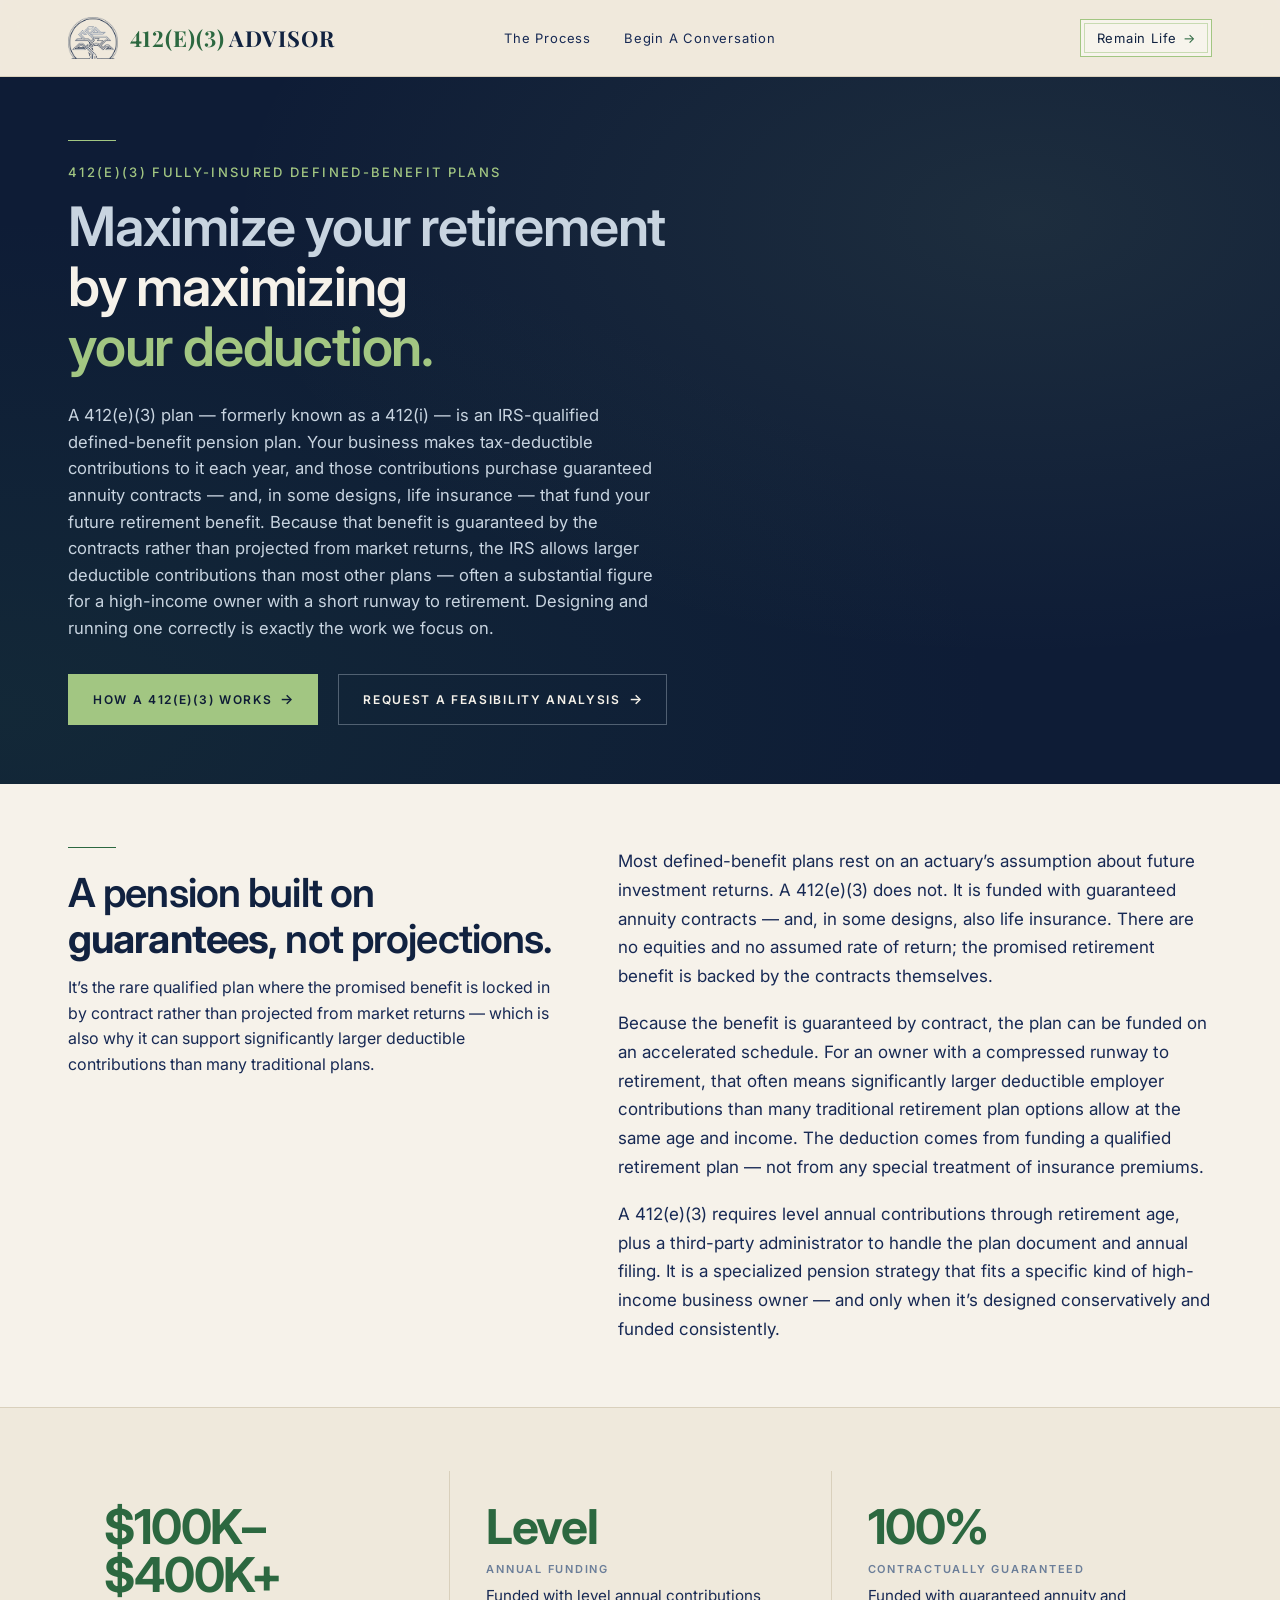
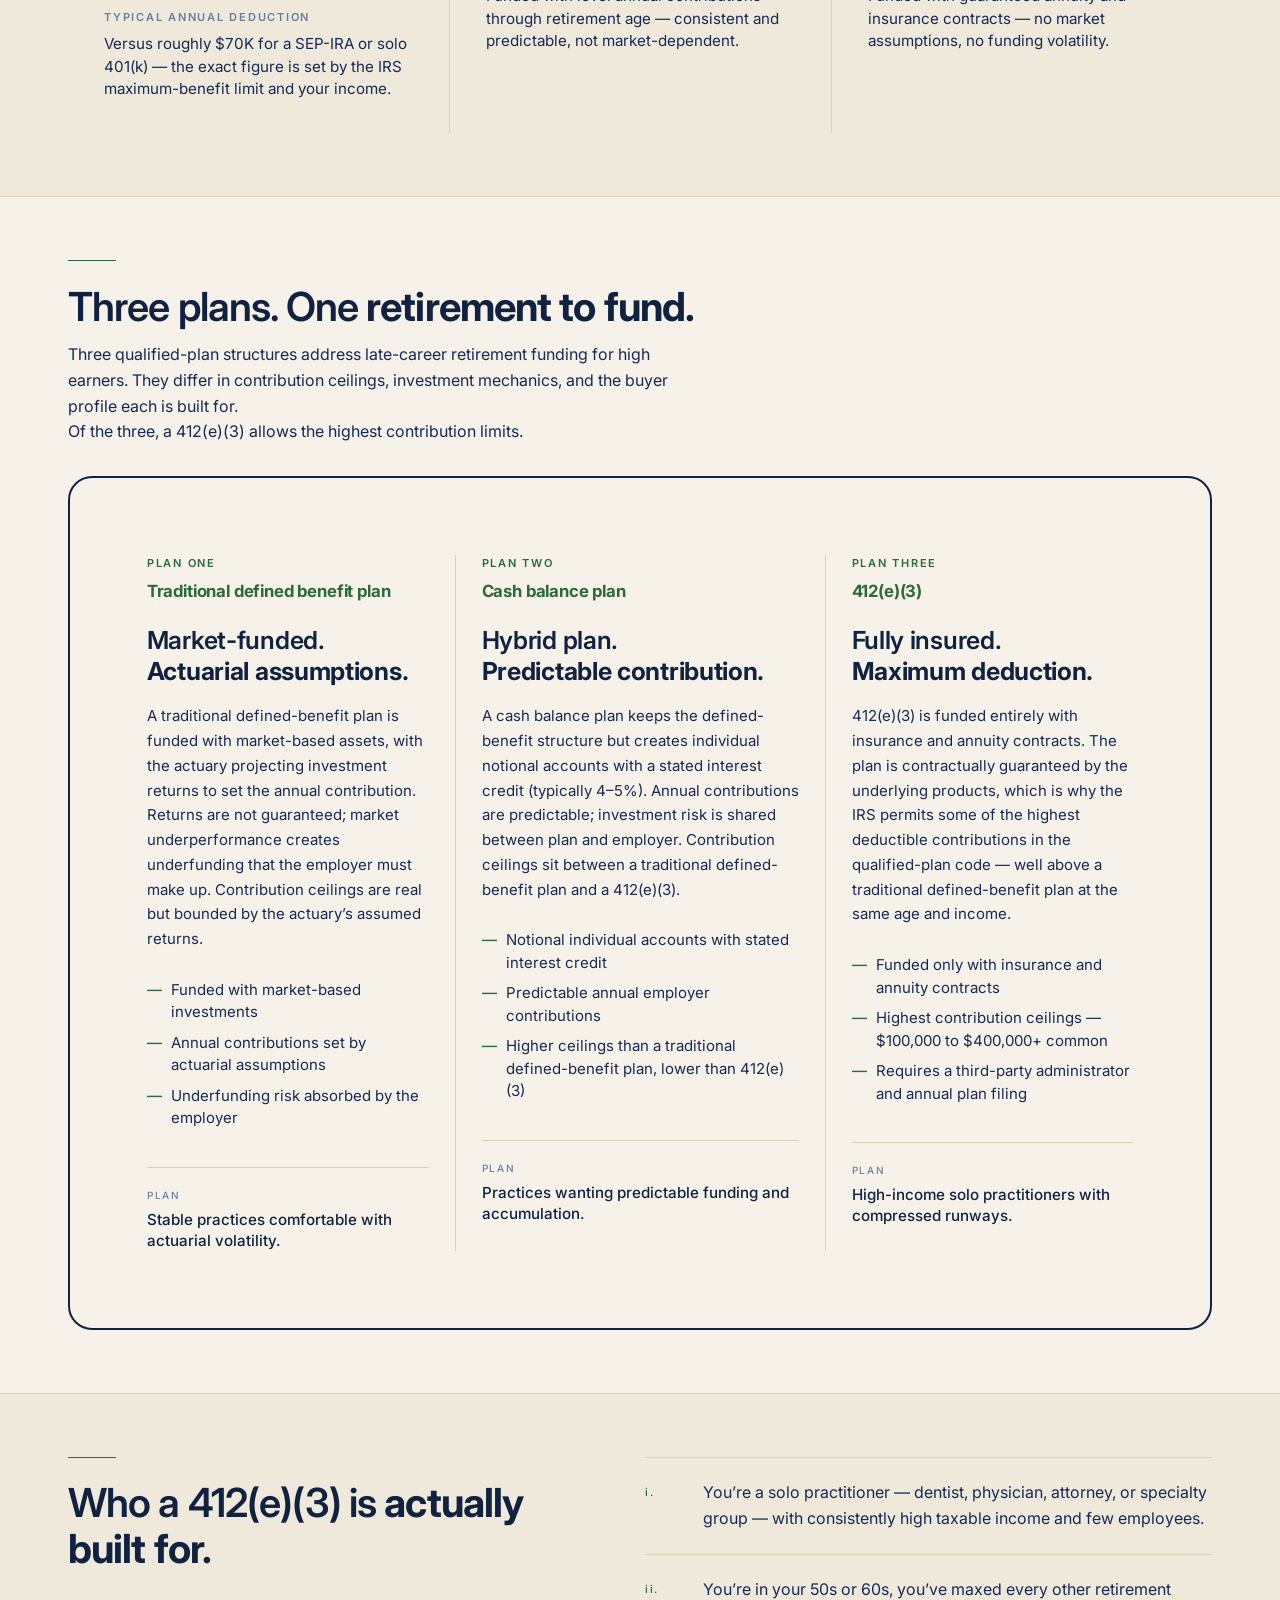
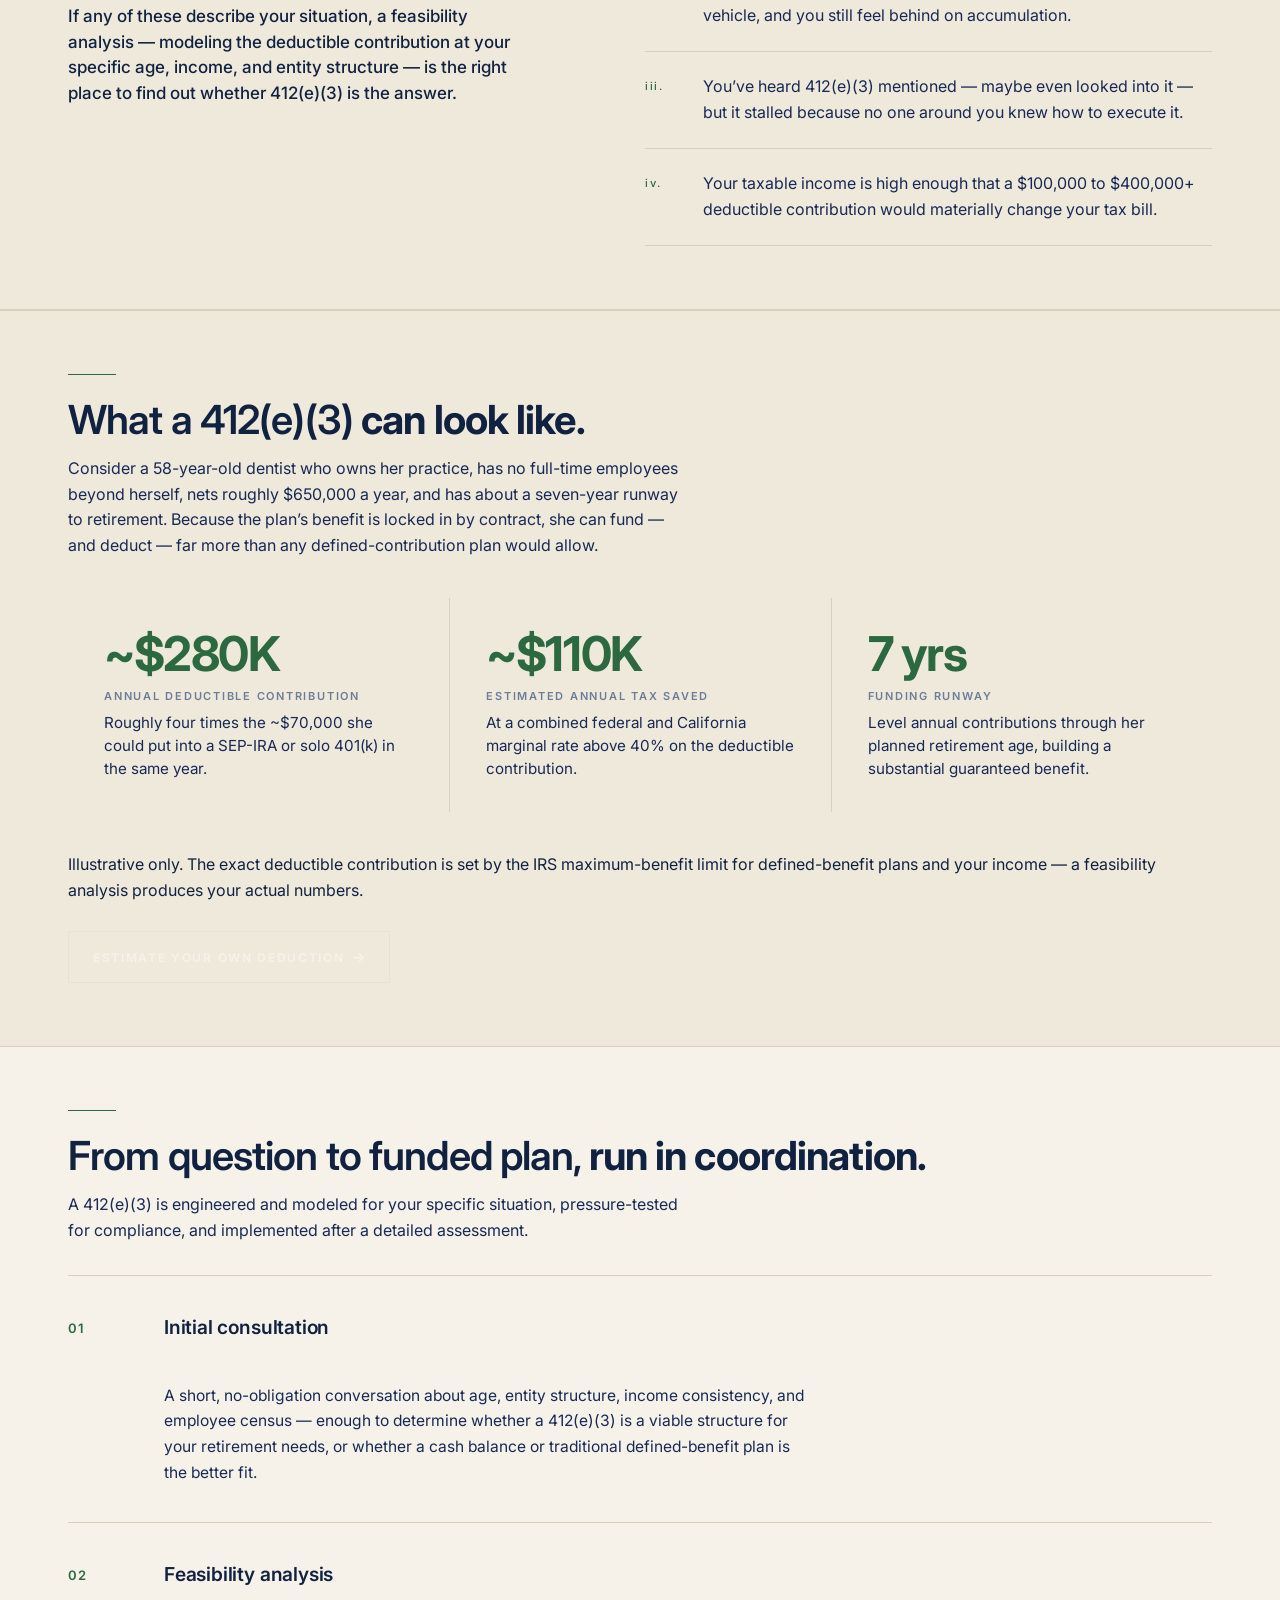
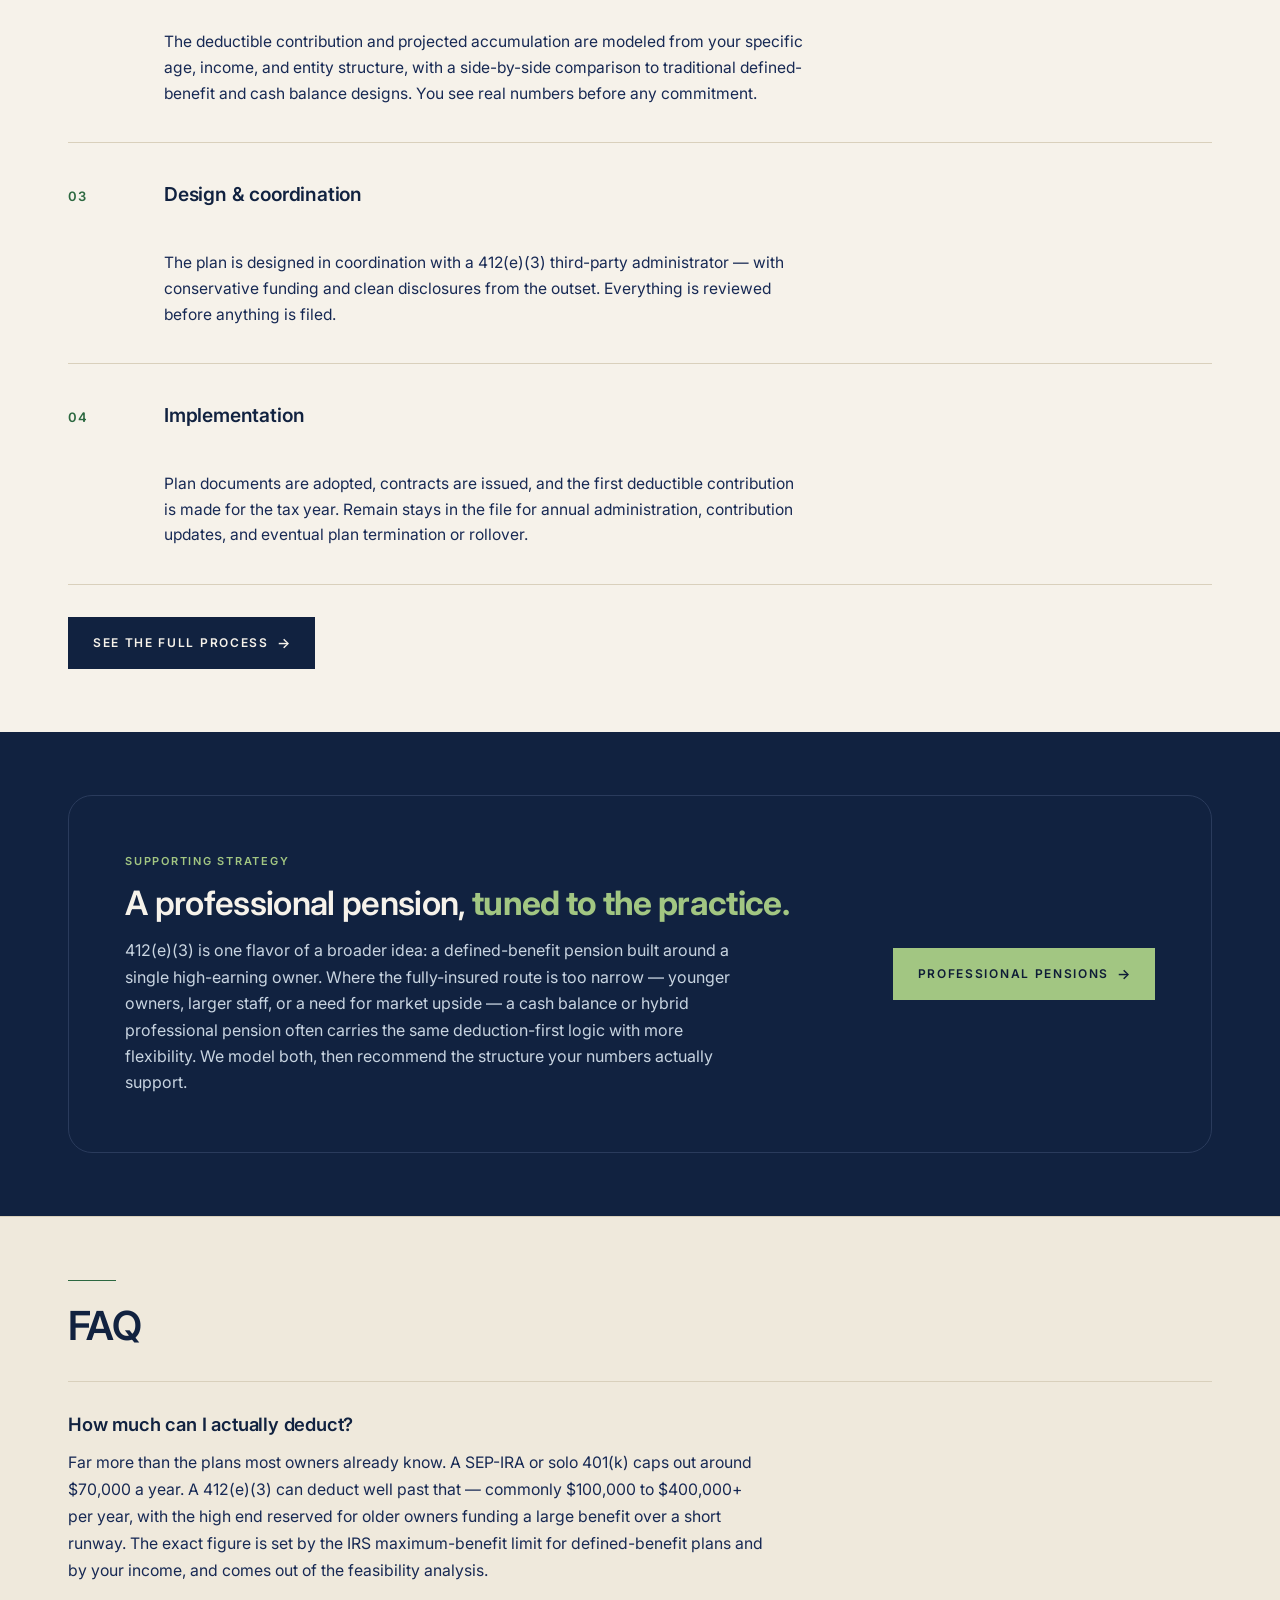
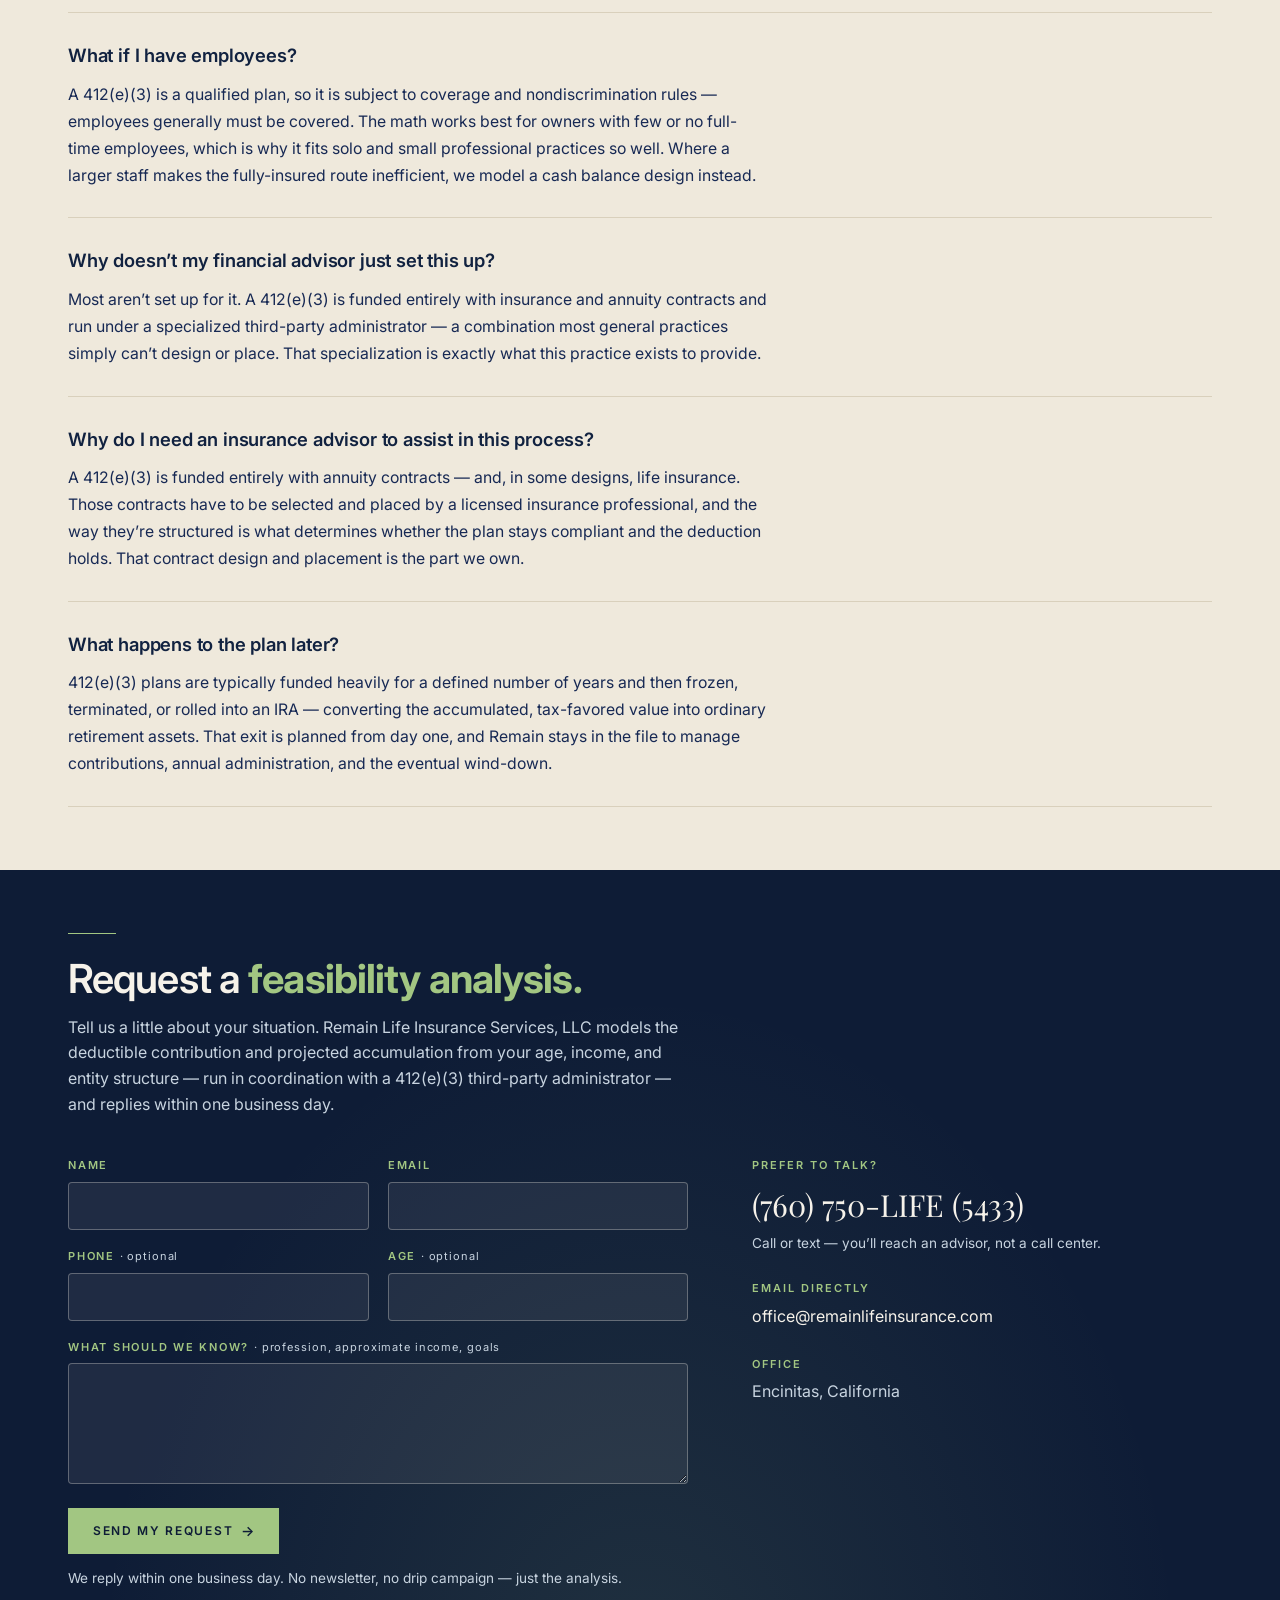
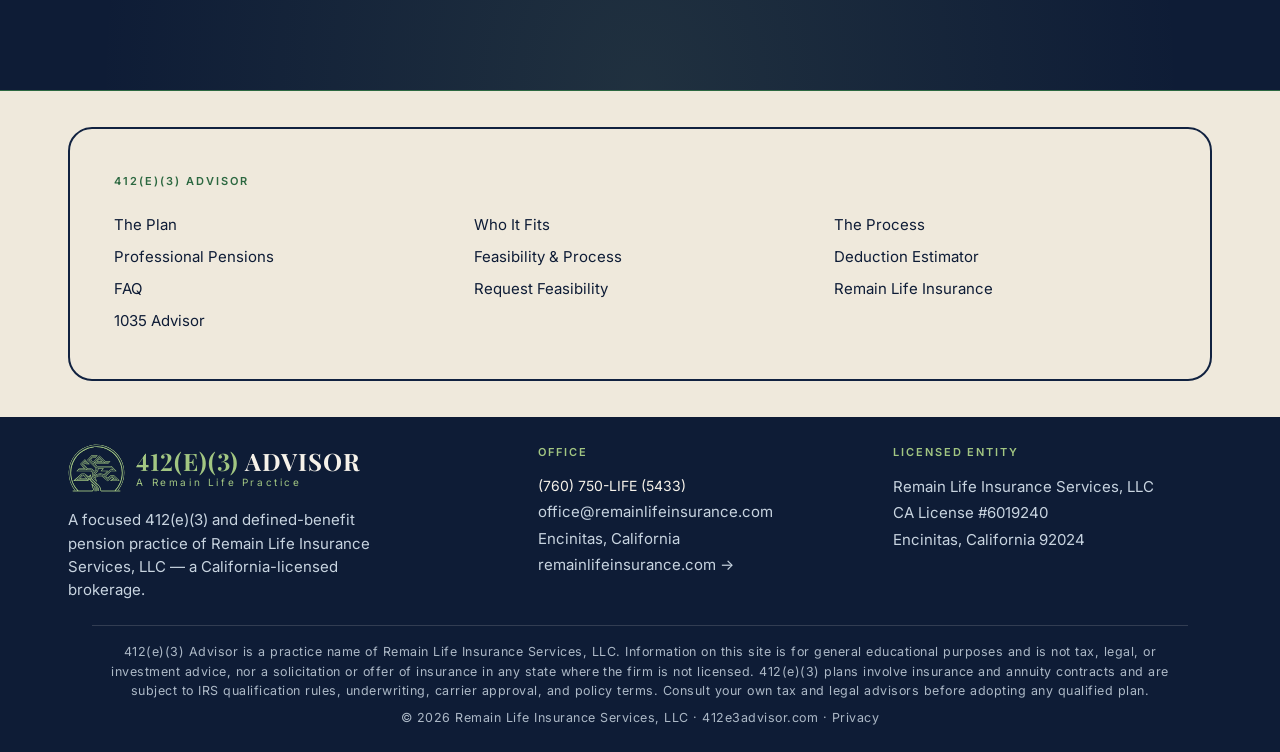
==== index.html @ acc933fc "Rebuild contact: real lead form, plain phone display, no more mailto maze - "Request a feasibility a" ====
<!doctype html>
<html lang="en">
<head>
<script>document.documentElement.classList.add('js');</script>
<meta charset="UTF-8" />
<meta name="viewport" content="width=device-width, initial-scale=1.0" />
<!-- Google tag (gtag.js) -->
<script async src="https://www.googletagmanager.com/gtag/js?id=G-G8LLZYV89B"></script>
<script>
  window.dataLayer = window.dataLayer || [];
  function gtag(){dataLayer.push(arguments);}
  gtag('js', new Date());
  gtag('config', 'G-G8LLZYV89B');
</script>

<link rel="icon" type="image/png" sizes="32x32" href="/favicon-32.png" />
<link rel="apple-touch-icon" sizes="180x180" href="/apple-touch-icon.png" />
<title>412(e)(3) Advisor &mdash; Fully-Insured Defined-Benefit Pension Plans</title>
<meta name="description" content="A 412(e)(3) is an IRS-qualified, fully-insured defined-benefit plan with some of the highest deductible contributions in the code — frequently $100,000 to $400,000+ a year for high-income solo practitioners, versus roughly $70,000 for a SEP or solo 401(k). A Remain Life practice." />
<link rel="canonical" href="https://412e3advisor.com/" />
<meta name="robots" content="index, follow" />
<meta property="og:type" content="website" />
<meta property="og:site_name" content="412(e)(3) Advisor" />
<meta property="og:title" content="412(e)(3) Advisor — Fully-Insured Defined-Benefit Pension Plans" />
<meta property="og:description" content="An IRS-qualified, fully-insured defined-benefit plan with some of the highest deductible contributions in the code. Feasibility analysis run directly by Remain Life." />
<meta property="og:url" content="https://412e3advisor.com/" />
<meta property="og:image" content="https://412e3advisor.com/og-image.png" />
<meta property="og:image:width" content="1200" />
<meta property="og:image:height" content="630" />
<meta property="og:image:alt" content="412(e)(3) Advisor — a fully-insured defined-benefit pension practice of Remain Life." />
<meta property="og:locale" content="en_US" />
<meta name="twitter:card" content="summary_large_image" />
<meta name="twitter:title" content="412(e)(3) Advisor — Fully-Insured Defined-Benefit Pension Plans" />
<meta name="twitter:description" content="Among the highest deductible contributions in the qualified-plan code. A 412(e)(3) feasibility analysis run directly by Remain Life." />
<meta name="twitter:image" content="https://412e3advisor.com/og-image.png" />
<meta name="twitter:image:alt" content="412(e)(3) Advisor — a fully-insured defined-benefit pension practice of Remain Life." />

<link rel="preconnect" href="https://fonts.googleapis.com" />
<link rel="preconnect" href="https://fonts.gstatic.com" crossorigin />
<link href="https://fonts.googleapis.com/css2?family=Cormorant+Garamond:ital,wght@0,400;0,500;0,600;1,400&family=Inter:wght@300;400;500;600;700&display=swap" rel="stylesheet" />

<script type="application/ld+json">
{
  "@context": "https://schema.org",
  "@type": "FinancialService",
  "name": "412(e)(3) Advisor — a practice of Remain Life Insurance Services, LLC",
  "description": "412(e)(3) fully-insured defined-benefit pension plan design, feasibility analysis, and implementation for high-income solo practitioners and closely-held businesses.",
  "url": "https://412e3advisor.com/",
  "telephone": "+1-760-750-5433",
  "areaServed": { "@type": "State", "name": "California" },
  "sameAs": ["https://remainlifeinsurance.com/"],
  "parentOrganization": {
    "@type": "Organization",
    "name": "Remain Life Insurance Services, LLC",
    "url": "https://remainlifeinsurance.com/"
  },
  "address": {
    "@type": "PostalAddress",
    "addressLocality": "Encinitas",
    "addressRegion": "CA",
    "postalCode": "92024",
    "addressCountry": "US"
  }
}
</script>
<script type="application/ld+json">
{
  "@context": "https://schema.org",
  "@type": "FAQPage",
  "mainEntity": [
    {
      "@type": "Question",
      "name": "What is a 412(e)(3) plan?",
      "acceptedAnswer": { "@type": "Answer", "text": "A 412(e)(3) is an IRS-qualified defined-benefit pension plan funded entirely with guaranteed life insurance and annuity contracts. Because the benefit is contractually guaranteed by the underlying products rather than projected from market returns, the IRS permits some of the highest deductible employer contributions in the qualified-plan code." }
    },
    {
      "@type": "Question",
      "name": "How much can I actually deduct?",
      "acceptedAnswer": { "@type": "Answer", "text": "Far more than the plans most owners already know. A SEP-IRA or solo 401(k) caps out around $70,000 a year. A 412(e)(3) can deduct well past that — commonly $100,000 to $400,000+ per year, with the high end reserved for older owners funding a large benefit over a short runway. The exact figure is set by the IRS maximum-benefit limit for defined-benefit plans and by your income, and comes out of the feasibility analysis." }
    },
    {
      "@type": "Question",
      "name": "What if I have employees?",
      "acceptedAnswer": { "@type": "Answer", "text": "A 412(e)(3) is a qualified plan, so it is subject to coverage and nondiscrimination rules — employees generally must be covered. The math works best for owners with few or no full-time employees, which is why it fits solo and small professional practices so well. Where a larger staff makes the fully-insured route inefficient, we model a cash balance design instead." }
    },
    {
      "@type": "Question",
      "name": "Why doesn't my financial advisor just set this up?",
      "acceptedAnswer": { "@type": "Answer", "text": "Most aren't set up for it. A 412(e)(3) is funded entirely with insurance and annuity contracts and run under a specialized third-party administrator — a combination most general practices simply can't design or place. That specialization is exactly what this practice exists to provide." }
    },
    {
      "@type": "Question",
      "name": "Why do I need an insurance advisor to assist in this process?",
      "acceptedAnswer": { "@type": "Answer", "text": "A 412(e)(3) is funded entirely with annuity contracts — and, in some designs, life insurance. Those contracts have to be selected and placed by a licensed insurance professional, and the way they're structured is what determines whether the plan stays compliant and the deduction holds. That contract design and placement is the part we own." }
    },
    {
      "@type": "Question",
      "name": "What happens to the plan later?",
      "acceptedAnswer": { "@type": "Answer", "text": "412(e)(3) plans are typically funded heavily for a defined number of years and then frozen, terminated, or rolled into an IRA — converting the accumulated, tax-favored value into ordinary retirement assets. That exit is planned from day one, and Remain stays in the file to manage contributions, annual administration, and the eventual wind-down." }
    },
    {
      "@type": "Question",
      "name": "Is a 412(e)(3) the same as the old 412(i) plan?",
      "acceptedAnswer": { "@type": "Answer", "text": "Yes — 412(e)(3) is the current code section for what was formerly 412(i). The structure is fully legitimate and IRS-sanctioned. The abuses of the early 2000s involved aggressive, poorly disclosed designs that the IRS later prohibited. A properly designed, conservatively funded 412(e)(3) with clean disclosures avoids all of that." }
    },
    {
      "@type": "Question",
      "name": "Who is a 412(e)(3) plan right for?",
      "acceptedAnswer": { "@type": "Answer", "text": "High-income solo practitioners and closely-held business owners — dentists, physicians, attorneys, specialty groups — typically in their 50s or 60s, with few or no employees, who have maxed other retirement vehicles and want the largest possible deductible contribution in a compressed runway to retirement." }
    }
  ]
}
</script>

<link rel="stylesheet" href="/assets/site.css" />
</head>

<body>

<!-- ──────────────────────── HEADER ──────────────────────── -->
<header class="site">
  <div class="container row">
    <a href="/" class="wordmark-small" aria-label="412(e)(3) Advisor — home">
      <img class="wm-mark" src="/logo-mark.png" alt="" />
      <span class="wm-text">
        <span class="wm-name"><span class="wm-num">412(e)(3)</span> <span class="wm-word">Advisor</span></span>
      </span>
    </a>
    <nav class="primary" aria-label="Primary">
      <a href="/how-it-works">The Process</a>
      <a href="#contact" class="cta">Begin A Conversation</a>
    </nav>
    <a href="https://remainlifeinsurance.com" class="nav-assess"><span class="na-label">Remain&nbsp;Life</span><span class="na-arrow" aria-hidden="true">&rarr;</span></a>
  </div>
</header>

<main id="top">

<!-- ──────────────────────── HERO BAND ──────────────────────── -->
<section class="hero-band">
  <div class="container">
    <div class="label-row">
      <hr class="rule-gold" />
    </div>

    <h1 class="display tri-color">
      <span class="h1-kicker">412(e)(3) Fully-Insured Defined-Benefit Plans</span>
      <span class="line-1">Maximize your retirement</span>
      <span class="line-2">by maximizing</span>
      <span class="line-3">your deduction.</span>
    </h1>

    <p class="lede">
      A 412(e)(3) plan &mdash; formerly known as a 412(i) &mdash; is an IRS-qualified defined-benefit pension plan. Your business makes tax-deductible contributions to it each year, and those contributions purchase guaranteed annuity contracts &mdash; and, in some designs, life insurance &mdash; that fund your future retirement benefit. Because that benefit is guaranteed by the contracts rather than projected from market returns, the IRS allows larger deductible contributions than most other plans &mdash; often a substantial figure for a high-income owner with a short runway to retirement. Designing and running one correctly is exactly the work we focus on.
    </p>

    <div class="hero-actions">
      <a href="#what" class="btn">
        <span>How A 412(e)(3) Works</span>
        <span class="arrow">&rarr;</span>
      </a>
      <a href="#contact" class="btn btn-ghost">
        <span>Request A Feasibility Analysis</span>
        <span class="arrow">&rarr;</span>
      </a>
    </div>
  </div>
</section>

<!-- ──────────────────────── WHAT IT IS ──────────────────────── -->
<section class="define" id="what">
  <div class="container">
    <div class="section-head reveal" style="margin-bottom:0;">
      <hr class="rule-gold" />
      <h2 class="display">A pension built on <em>guarantees,</em> not projections.</h2>
      <p class="sub">It&rsquo;s the rare qualified plan where the promised benefit is locked in by contract rather than projected from market returns &mdash; which is also why it can support significantly larger deductible contributions than many traditional plans.</p>
    </div>

    <div class="prose reveal">
      <p>Most defined-benefit plans rest on an actuary&rsquo;s assumption about future investment returns. A 412(e)(3) does not. It is funded with guaranteed annuity contracts &mdash; and, in some designs, also life insurance. There are no equities and no assumed rate of return; the promised retirement benefit is backed by the contracts themselves.</p>
      <p>Because the benefit is guaranteed by contract, the plan can be funded on an accelerated schedule. For an owner with a compressed runway to retirement, that often means significantly larger deductible employer contributions than many traditional retirement plan options allow at the same age and income. The deduction comes from funding a qualified retirement plan &mdash; not from any special treatment of insurance premiums.</p>
      <p>A 412(e)(3) requires level annual contributions through retirement age, plus a third-party administrator to handle the plan document and annual filing. It is a specialized pension strategy that fits a specific kind of high-income business owner &mdash; and only when it&rsquo;s designed conservatively and funded consistently.</p>
    </div>
  </div>
</section>

<!-- ──────────────────────── METRICS ──────────────────────── -->
<section class="metrics">
  <div class="container">
    <div class="metrics-grid reveal">
      <div class="metric">
        <p class="figure">$100K&ndash;$400K+</p>
        <p class="k">Typical annual deduction</p>
        <p class="v">Versus roughly $70K for a SEP-IRA or solo 401(k) &mdash; the exact figure is set by the IRS maximum-benefit limit and your income.</p>
      </div>
      <div class="metric">
        <p class="figure">Level</p>
        <p class="k">Annual funding</p>
        <p class="v">Funded with level annual contributions through retirement age &mdash; consistent and predictable, not market-dependent.</p>
      </div>
      <div class="metric">
        <p class="figure">100%</p>
        <p class="k">Contractually guaranteed</p>
        <p class="v">Funded with guaranteed annuity and insurance contracts &mdash; no market assumptions, no funding volatility.</p>
      </div>
    </div>
  </div>
</section>

<!-- ──────────────────────── THREE PLANS ──────────────────────── -->
<section class="paths">
  <div class="container">
    <div class="section-head reveal">
      <hr class="rule-gold" />
      <h2 class="display">Three plans. One <em>retirement to fund.</em></h2>
      <p class="sub">Three qualified-plan structures address late-career retirement funding for high earners. They differ in contribution ceilings, investment mechanics, and the buyer profile each is built for.</p>
      <p class="sub">Of the three, a 412(e)(3) allows the highest contribution limits.</p>
    </div>

    <div class="paths-box three-col reveal">

      <div class="path-col">
        <span class="path-label">Plan One<br><span class="plan-name">Traditional defined benefit plan</span></span>
        <h3>Market-funded.<br><em>Actuarial assumptions.</em></h3>
        <p class="body">
          A traditional defined-benefit plan is funded with market-based assets, with the actuary projecting investment returns to set the annual contribution. Returns are not guaranteed; market underperformance creates underfunding that the employer must make up. Contribution ceilings are real but bounded by the actuary&rsquo;s assumed returns.
        </p>
        <ul>
          <li>Funded with market-based investments</li>
          <li>Annual contributions set by actuarial assumptions</li>
          <li>Underfunding risk absorbed by the employer</li>
        </ul>
        <div class="best-for">
          <span class="k">Plan</span>
          <span class="v">Stable practices comfortable with actuarial volatility.</span>
        </div>
      </div>

      <div class="path-col">
        <span class="path-label">Plan Two<br><span class="plan-name">Cash balance plan</span></span>
        <h3>Hybrid plan.<br><em>Predictable contribution.</em></h3>
        <p class="body">
          A cash balance plan keeps the defined-benefit structure but creates individual notional accounts with a stated interest credit (typically 4&ndash;5%). Annual contributions are predictable; investment risk is shared between plan and employer. Contribution ceilings sit between a traditional defined-benefit plan and a 412(e)(3).
        </p>
        <ul>
          <li>Notional individual accounts with stated interest credit</li>
          <li>Predictable annual employer contributions</li>
          <li>Higher ceilings than a traditional defined-benefit plan, lower than 412(e)(3)</li>
        </ul>
        <div class="best-for">
          <span class="k">Plan</span>
          <span class="v">Practices wanting predictable funding and accumulation.</span>
        </div>
      </div>

      <div class="path-col feature">
        <span class="path-label">Plan Three<br><span class="plan-name">412(e)(3)</span></span>
        <h3>Fully insured.<br><em>Maximum deduction.</em></h3>
        <p class="body">
          412(e)(3) is funded entirely with insurance and annuity contracts. The plan is contractually guaranteed by the underlying products, which is why the IRS permits some of the highest deductible contributions in the qualified-plan code &mdash; well above a traditional defined-benefit plan at the same age and income.
        </p>
        <ul>
          <li>Funded only with insurance and annuity contracts</li>
          <li>Highest contribution ceilings &mdash; $100,000 to $400,000+ common</li>
          <li>Requires a third-party administrator and annual plan filing</li>
        </ul>
        <div class="best-for">
          <span class="k">Plan</span>
          <span class="v">High-income solo practitioners with compressed runways.</span>
        </div>
      </div>

    </div>
  </div>
</section>

<!-- ──────────────────────── WHO IT FITS ──────────────────────── -->
<section class="scenario" id="fit">
  <div class="container">
    <div class="section-head reveal" style="margin-bottom:0;">
      <hr class="rule-gold" />
      <h2 class="display">Who a 412(e)(3) is <em>actually built for.</em></h2>
      <p class="closing">
        If any of these describe your situation, a feasibility analysis &mdash; modeling the deductible contribution at your specific age, income, and entity structure &mdash; is the right place to find out whether 412(e)(3) is the answer.
      </p>
    </div>

    <ol class="scenario-list reveal">
      <li>
        <span class="num">i.</span>
        <span>You&rsquo;re a solo practitioner &mdash; dentist, physician, attorney, or specialty group &mdash; with consistently high taxable income and few employees.</span>
      </li>
      <li>
        <span class="num">ii.</span>
        <span>You&rsquo;re in your 50s or 60s, you&rsquo;ve maxed every other retirement vehicle, and you still feel behind on accumulation.</span>
      </li>
      <li>
        <span class="num">iii.</span>
        <span>You&rsquo;ve heard 412(e)(3) mentioned &mdash; maybe even looked into it &mdash; but it stalled because no one around you knew how to execute it.</span>
      </li>
      <li>
        <span class="num">iv.</span>
        <span>Your taxable income is high enough that a $100,000 to $400,000+ deductible contribution would materially change your tax bill.</span>
      </li>
    </ol>
  </div>
</section>

<!-- ──────────────────────── WORKED EXAMPLE ──────────────────────── -->
<section class="metrics" id="example">
  <div class="container">
    <div class="section-head reveal" style="margin-bottom:2.5rem;">
      <hr class="rule-gold" />
      <h2 class="display">What a 412(e)(3) <em>can look like.</em></h2>
      <p class="sub">Consider a 58-year-old dentist who owns her practice, has no full-time employees beyond herself, nets roughly $650,000 a year, and has about a seven-year runway to retirement. Because the plan&rsquo;s benefit is locked in by contract, she can fund &mdash; and deduct &mdash; far more than any defined-contribution plan would allow.</p>
    </div>

    <div class="metrics-grid reveal">
      <div class="metric">
        <p class="figure">~$280K</p>
        <p class="k">Annual deductible contribution</p>
        <p class="v">Roughly four times the ~$70,000 she could put into a SEP-IRA or solo 401(k) in the same year.</p>
      </div>
      <div class="metric">
        <p class="figure">~$110K</p>
        <p class="k">Estimated annual tax saved</p>
        <p class="v">At a combined federal and California marginal rate above 40% on the deductible contribution.</p>
      </div>
      <div class="metric">
        <p class="figure">7 yrs</p>
        <p class="k">Funding runway</p>
        <p class="v">Level annual contributions through her planned retirement age, building a substantial guaranteed benefit.</p>
      </div>
    </div>

    <p class="closing reveal" style="margin-top:2.5rem;">
      Illustrative only. The exact deductible contribution is set by the IRS maximum-benefit limit for defined-benefit plans and your income &mdash; a feasibility analysis produces your actual numbers.
    </p>
    <div class="actions reveal" style="margin-top:1.75rem;">
      <a href="/deduction-estimator" class="btn btn-ghost"><span>Estimate Your Own Deduction</span><span class="arrow">&rarr;</span></a>
    </div>
  </div>
</section>

<!-- ──────────────────────── PROCESS ──────────────────────── -->
<section class="process" id="process">
  <div class="container">
    <div class="section-head reveal">
      <hr class="rule-gold" />
      <h2 class="display">From question to funded plan, <em>run in coordination.</em></h2>
      <p class="sub">A 412(e)(3) is engineered and modeled for your specific situation, pressure-tested for compliance, and implemented after a detailed assessment.</p>
    </div>

    <ol class="steps reveal">
      <li>
        <h3>Initial consultation</h3>
        <p>A short, no-obligation conversation about age, entity structure, income consistency, and employee census &mdash; enough to determine whether a 412(e)(3) is a viable structure for your retirement needs, or whether a cash balance or traditional defined-benefit plan is the better fit.</p>
      </li>
      <li>
        <h3>Feasibility analysis</h3>
        <p>The deductible contribution and projected accumulation are modeled from your specific age, income, and entity structure, with a side-by-side comparison to traditional defined-benefit and cash balance designs. You see real numbers before any commitment.</p>
      </li>
      <li>
        <h3>Design &amp; coordination</h3>
        <p>The plan is designed in coordination with a 412(e)(3) third-party administrator &mdash; with conservative funding and clean disclosures from the outset. Everything is reviewed before anything is filed.</p>
      </li>
      <li>
        <h3>Implementation</h3>
        <p>Plan documents are adopted, contracts are issued, and the first deductible contribution is made for the tax year. Remain stays in the file for annual administration, contribution updates, and eventual plan termination or rollover.</p>
      </li>
    </ol>

    <div class="reveal" style="margin-top:2rem;">
      <a href="/how-it-works" class="btn btn-dark">
        <span>See the full process</span>
        <span class="arrow">&rarr;</span>
      </a>
    </div>
  </div>
</section>

<!-- ──────────────────────── PROFESSIONAL PENSION CALLOUT ──────────────────────── -->
<section class="callout">
  <div class="container">
    <div class="frame reveal">
      <div>
        <p class="path-label">Supporting strategy</p>
        <h2>A professional pension, <em>tuned to the practice.</em></h2>
        <p>412(e)(3) is one flavor of a broader idea: a defined-benefit pension built around a single high-earning owner. Where the fully-insured route is too narrow &mdash; younger owners, larger staff, or a need for market upside &mdash; a cash balance or hybrid professional pension often carries the same deduction-first logic with more flexibility. We model both, then recommend the structure your numbers actually support.</p>
      </div>
      <div>
        <a href="/professional-pension" class="btn">
          <span>Professional pensions</span>
          <span class="arrow">&rarr;</span>
        </a>
      </div>
    </div>
  </div>
</section>

<!-- ──────────────────────── FAQ ──────────────────────── -->
<section class="faq" id="faq">
  <div class="container">
    <div class="section-head reveal">
      <hr class="rule-gold" />
      <h2 class="display">FAQ</h2>
    </div>

    <div class="faq-list reveal">
      <div class="faq-item">
        <h3>How much can I actually deduct?</h3>
        <p>Far more than the plans most owners already know. A SEP-IRA or solo 401(k) caps out around $70,000 a year. A 412(e)(3) can deduct well past that &mdash; commonly $100,000 to $400,000+ per year, with the high end reserved for older owners funding a large benefit over a short runway. The exact figure is set by the IRS maximum-benefit limit for defined-benefit plans and by your income, and comes out of the feasibility analysis.</p>
      </div>
      <div class="faq-item">
        <h3>What if I have employees?</h3>
        <p>A 412(e)(3) is a qualified plan, so it is subject to coverage and nondiscrimination rules &mdash; employees generally must be covered. The math works best for owners with few or no full-time employees, which is why it fits solo and small professional practices so well. Where a larger staff makes the fully-insured route inefficient, we model a cash balance design instead.</p>
      </div>
      <div class="faq-item">
        <h3>Why doesn&rsquo;t my financial advisor just set this up?</h3>
        <p>Most aren&rsquo;t set up for it. A 412(e)(3) is funded entirely with insurance and annuity contracts and run under a specialized third-party administrator &mdash; a combination most general practices simply can&rsquo;t design or place. That specialization is exactly what this practice exists to provide.</p>
      </div>
      <div class="faq-item">
        <h3>Why do I need an insurance advisor to assist in this process?</h3>
        <p>A 412(e)(3) is funded entirely with annuity contracts &mdash; and, in some designs, life insurance. Those contracts have to be selected and placed by a licensed insurance professional, and the way they&rsquo;re structured is what determines whether the plan stays compliant and the deduction holds. That contract design and placement is the part we own.</p>
      </div>
      <div class="faq-item">
        <h3>What happens to the plan later?</h3>
        <p>412(e)(3) plans are typically funded heavily for a defined number of years and then frozen, terminated, or rolled into an IRA &mdash; converting the accumulated, tax-favored value into ordinary retirement assets. That exit is planned from day one, and Remain stays in the file to manage contributions, annual administration, and the eventual wind-down.</p>
      </div>
    </div>
  </div>
</section>

<!-- ──────────────────────── HANDOFF ─ CONTACT ──────────────────────── -->
<section class="handoff" id="contact">
  <div class="container">
    <div class="section-head reveal">
      <hr class="rule-gold" />
      <h2 class="display">Request a <em>feasibility analysis.</em></h2>
      <p class="sub">
        Tell us a little about your situation. Remain Life Insurance Services, LLC models the deductible contribution and projected accumulation from your age, income, and entity structure &mdash; run in coordination with a 412(e)(3) third-party administrator &mdash; and replies within one business day.
      </p>
    </div>

    <div class="contact-grid reveal">
      <form class="lead-form" id="lead-form" novalidate>
        <div class="lf-row two">
          <label>Name
            <input type="text" name="name" autocomplete="name" required /></label>
          <label>Email
            <input type="email" name="email" autocomplete="email" required /></label>
        </div>
        <div class="lf-row two">
          <label>Phone <span class="opt">&middot; optional</span>
            <input type="tel" name="phone" autocomplete="tel" /></label>
          <label>Age <span class="opt">&middot; optional</span>
            <input type="text" name="age" inputmode="numeric" /></label>
        </div>
        <label>What should we know? <span class="opt">&middot; profession, approximate income, goals</span>
          <textarea name="message" rows="4"></textarea></label>
        <button type="submit" class="btn"><span>Send my request</span> <span class="arrow">&rarr;</span></button>
        <p class="lf-note">We reply within one business day. No newsletter, no drip campaign &mdash; just the analysis.</p>
        <p class="lf-status" role="status" aria-live="polite"></p>
      </form>

      <aside class="contact-direct">
        <h3>Prefer to talk?</h3>
        <p class="cd-num"><a href="tel:+17607505433">(760) 750-LIFE (5433)</a></p>
        <p class="cd-sub">Call or text &mdash; you&rsquo;ll reach an advisor, not a call center.</p>
        <h3>Email directly</h3>
        <p><a href="mailto:office@remainlifeinsurance.com">office@remainlifeinsurance.com</a></p>
        <h3>Office</h3>
        <p>Encinitas, California</p>
      </aside>
    </div>
  </div>
</section>

</main>

<!-- ──────────────────────── FOOTER ──────────────────────── -->
<footer class="site">

  <div class="footer-top">
    <div class="container">
      <div class="footer-practice-frame">
        <h4 class="footer-section-label">412(e)(3) Advisor</h4>
        <nav class="footer-practice-grid" aria-label="Footer navigation">
          <a href="#what">The Plan</a>
          <a href="#fit">Who It Fits</a>
          <a href="#process">The Process</a>
          <a href="/professional-pension">Professional Pensions</a>
          <a href="/how-it-works">Feasibility &amp; Process</a>
          <a href="/deduction-estimator">Deduction Estimator</a>
          <a href="#faq">FAQ</a>
          <a href="#contact">Request Feasibility</a>
          <a href="https://remainlifeinsurance.com">Remain Life Insurance</a>
          <a href="https://1035advisor.com">1035 Advisor</a>
        </nav>
      </div>
    </div>
  </div>

  <div class="footer-bottom">
    <div class="container">
      <div class="footer-info-grid">
        <div class="brand-col">
          <div class="wordmark-foot">
            <img class="wm-mark" src="/logo-mark-green.svg" alt="" />
            <span class="wm-text">
              <span class="wm-name"><span class="wm-num">412(e)(3)</span> <span class="wm-word">Advisor</span></span>
              <span class="sub">A Remain Life Practice</span>
            </span>
          </div>
          <p>A focused 412(e)(3) and defined-benefit pension practice of Remain Life Insurance Services, LLC &mdash; a California-licensed brokerage.</p>
        </div>

        <div class="info-col">
          <h4>Office</h4>
          <div class="stack">
            <a href="tel:+17607505433">(760) 750-LIFE (5433)</a>
            <a href="mailto:office@remainlifeinsurance.com">office@remainlifeinsurance.com</a>
            <p>Encinitas, California</p>
            <a href="https://remainlifeinsurance.com">remainlifeinsurance.com &rarr;</a>
          </div>
        </div>

        <div class="info-col">
          <h4>Licensed Entity</h4>
          <div class="stack">
            <p>Remain Life Insurance Services, LLC</p>
            <p>CA License #6019240</p>
            <p>Encinitas, California 92024</p>
          </div>
        </div>
      </div>

      <div class="legal">
        <p>412(e)(3) Advisor is a practice name of Remain Life Insurance Services, LLC. Information on this site is for general educational purposes and is not tax, legal, or investment advice, nor a solicitation or offer of insurance in any state where the firm is not licensed. 412(e)(3) plans involve insurance and annuity contracts and are subject to IRS qualification rules, underwriting, carrier approval, and policy terms. Consult your own tax and legal advisors before adopting any qualified plan.</p>
        <p>&copy; <span id="year">2026</span> Remain Life Insurance Services, LLC &middot; 412e3advisor.com &middot; <a href="https://remainlifeinsurance.com/privacy" style="color: inherit;">Privacy</a></p>
      </div>
    </div>
  </div>
</footer>

<script>
  document.getElementById('year').textContent = new Date().getFullYear();

  if ('IntersectionObserver' in window) {
    const io = new IntersectionObserver((entries) => {
      for (const entry of entries) {
        if (entry.isIntersecting) { entry.target.classList.add('in'); io.unobserve(entry.target); }
      }
    }, { threshold: 0.12, rootMargin: '0px 0px -40px 0px' });
    document.querySelectorAll('.reveal').forEach(el => io.observe(el));
  } else {
    document.querySelectorAll('.reveal').forEach(el => el.classList.add('in'));
  }
</script>

<script>
(function () {
  // GA4 conversion events: call/text/email taps
  if (typeof gtag !== 'function') return;
  document.addEventListener('click', function (e) {
    var a = e.target && e.target.closest && e.target.closest('a[href^="tel:"], a[href^="sms:"], a[href^="mailto:"]');
    if (!a) return;
    var h = a.getAttribute('href') || '';
    var name = h.indexOf('tel:') === 0 ? 'call_click' : h.indexOf('sms:') === 0 ? 'text_click' : 'email_click';
    gtag('event', name, { link_url: h.split('?')[0], page_path: location.pathname });
  });
})();
</script>
<script>
(function () {
  // Desktop: show phone numbers as plain text (no app launching, no gimmicks).
  var desktop = window.matchMedia('(hover: hover) and (pointer: fine)').matches && !('ontouchstart' in window);
  if (desktop) {
    document.querySelectorAll('a[href^="tel:"]').forEach(function (a) {
      var s = document.createElement('span');
      s.textContent = a.textContent;
      s.style.cssText = 'color:inherit;';
      a.replaceWith(s);
    });
  }
  // Lead form: in-page submit, no mail app required.
  var form = document.getElementById('lead-form');
  if (!form) return;
  form.addEventListener('submit', function (e) {
    e.preventDefault();
    var status = form.querySelector('.lf-status');
    var btn = form.querySelector('button');
    var data = {};
    ['name', 'email', 'phone', 'age', 'message'].forEach(function (k) {
      data[k] = (form.querySelector('[name="' + k + '"]') || {}).value || '';
    });
    if (!data.name || !data.email) {
      status.textContent = 'Please add your name and email so we can reply.';
      return;
    }
    data._subject = 'Feasibility request \u2014 412e3advisor.com';
    data._template = 'table';
    btn.disabled = true;
    status.textContent = 'Sending\u2026';
    fetch('https://formsubmit.co/ajax/office@remainlifeinsurance.com', {
      method: 'POST',
      headers: { 'Content-Type': 'application/json', 'Accept': 'application/json' },
      body: JSON.stringify(data)
    }).then(function (r) { return r.json(); }).then(function () {
      form.querySelectorAll('input, textarea').forEach(function (el) { el.value = ''; });
      status.textContent = 'Thank you \u2014 your request is in. We\u2019ll reply within one business day.';
      btn.disabled = false;
      if (typeof gtag === 'function') {
        gtag('event', 'feasibility_request', { page_path: location.pathname });
      }
    }).catch(function () {
      status.textContent = 'Something went wrong \u2014 please email office@remainlifeinsurance.com directly.';
      btn.disabled = false;
    });
  });
})();
</script>
</body>
</html>
---- assets/site.css ----
/* ============================================================================
   412(e)(3) Advisor — shared stylesheet
   A practice of Remain Life Insurance Services, LLC
   Built on the Remain design chassis; gold accents reskinned to forest + grass.
   ========================================================================== */

@import url('https://fonts.googleapis.com/css2?family=Playfair+Display:wght@700&display=swap');

:root {
  --navy-deep: #0E1C36;
  --navy:      #112240;
  --navy-mid:  #172954;
  --navy-soft: #2A3B5C;
  --fog:       #6B7E99;
  --fog-light: #A4B0C2;
  --mist:      #C8D4E0;

  --paper:      #F6F2EA;
  --paper-soft: #EFE9DC;
  --paper-line: #D9D0BC;

  /* Green accent family — forest + grass — in place of the Remain gold.
     Variable names retained from the Remain chassis to keep the proven
     stylesheet intact; values hold the two greens of this practice. */
  --gold:      #2C6840;  /* forest green  — accents on light backgrounds */
  --gold-soft: #A2C682;  /* grass green   — accents on dark backgrounds  */

  --serif:  'Cormorant Garamond', 'Garamond', 'Times New Roman', serif;
  --sans:   'Inter', -apple-system, BlinkMacSystemFont, 'Segoe UI', sans-serif;
  --label:  'Inter', sans-serif;

  --max: 1240px;
  --pad: clamp(1.5rem, 4vw, 3rem);
}

*, *::before, *::after { box-sizing: border-box; }
html { scroll-behavior: smooth; }

body {
  margin: 0;
  background: var(--paper);
  color: var(--navy);
  font-family: var(--sans);
  font-weight: 400;
  font-size: 16px;
  line-height: 1.6;
  -webkit-font-smoothing: antialiased;
  -moz-osx-font-smoothing: grayscale;
  text-rendering: optimizeLegibility;
}

::selection { background: var(--navy); color: var(--paper); }
a { color: inherit; text-decoration: none; }

.display { font-family: var(--sans); font-weight: 600; line-height: 1.1; letter-spacing: -0.022em; }
.display em { font-style: normal; font-weight: 700; }

.rule-gold { border: 0; height: 1px; width: 48px; background: var(--gold); margin: 0 0 1.4rem; }

.container { max-width: var(--max); margin-inline: auto; padding-inline: var(--pad); }

.label { font-family: var(--label); font-size: 11px; font-weight: 500; letter-spacing: 0.18em; text-transform: uppercase; color: var(--fog); }

/* ── Header ─────────────────────────────────────────────────────────── */
header.site {
  position: sticky; top: 0; z-index: 50;
  background: rgba(239, 233, 220, 0.92);
  backdrop-filter: saturate(180%) blur(14px);
  -webkit-backdrop-filter: saturate(180%) blur(14px);
  border-bottom: 1px solid var(--paper-line);
}
header.site .row { display: grid; grid-template-columns: 1fr auto 1fr; align-items: center; height: 76px; }
header.site .row .wordmark-small { justify-self: start; }
header.site .row nav.primary { justify-self: center; }
header.site .row .nav-assess { justify-self: end; }
.wordmark-small { display: flex; align-items: center; gap: 0.7rem; }
.wordmark-small .wm-mark { height: 42px; width: auto; display: block; flex: 0 0 auto; }
.wordmark-small .wm-text { display: flex; flex-direction: column; line-height: 1; gap: 4px; }
.wordmark-small .wm-name { font-family: 'Playfair Display', var(--serif); font-weight: 700; font-size: 22px; letter-spacing: 0.04em; color: var(--navy); text-transform: uppercase; line-height: 1; font-variant-numeric: lining-nums tabular-nums; font-feature-settings: "lnum" 1, "tnum" 1; }
.wm-name .wm-num { color: var(--gold); }
.wm-name .wm-word { color: var(--navy); }
.wordmark-small .sub { font-family: var(--label); font-size: 10px; font-weight: 500; letter-spacing: 0.22em; color: var(--fog); line-height: 1; }

nav.primary { display: flex; gap: clamp(1.2rem, 2.6vw, 2.1rem); align-items: center; }
nav.primary > a, nav.primary .dropdown-trigger {
  font-family: var(--sans); font-size: 13px; letter-spacing: 0.06em; color: var(--navy-mid);
  transition: color 220ms ease; background: none; border: 0; padding: 0.3rem 0; cursor: pointer;
}
nav.primary > a:hover, nav.primary .dropdown-trigger:hover { color: var(--gold); }
nav.primary .cta:hover { color: var(--gold); }
header.site .nav-assess {
  position: relative; display: inline-flex; align-items: center; gap: 0.45em;
  font-family: var(--sans); font-size: 13px; letter-spacing: 0.06em;
  color: var(--navy); padding: 0.5rem 0.95rem;
  border: 1px solid var(--gold-soft); background: rgba(255,255,255,0.45);
  transition: color 220ms ease, border-color 220ms ease, background 220ms ease;
}
header.site .nav-assess::after { content: ""; position: absolute; inset: 3px; border: 1px solid rgba(162,198,130,0.55); pointer-events: none; transition: border-color 220ms ease; }
header.site .nav-assess:hover { color: var(--gold); border-color: var(--gold); background: #fff; }
header.site .nav-assess:hover::after { border-color: var(--gold); }
header.site .nav-assess .na-arrow { color: var(--gold); }

@media (max-width: 860px) { header.site .row nav.primary { display: none; } }
@media (max-width: 760px) {
  header.site .nav-assess { font-size: 11px; letter-spacing: 0.03em; padding: 0.4rem 0.6rem; }
  header.site .nav-assess::after { inset: 2px; }
  .wordmark-small .wm-text .sub { display: none; }
  header.site .row { height: 64px; }
  .wordmark-small .wm-mark { height: 34px; }
  .wordmark-small .wm-name { font-size: 16px; letter-spacing: 0.03em; }
}

/* ── Hero band (navy) ───────────────────────────────────────────────── */
.hero-band { background: var(--navy-deep); color: var(--paper); padding: clamp(3rem, 7vh, 5rem) 0 clamp(3rem, 6.5vh, 4.5rem); position: relative; overflow: hidden; }
.hero-band::before {
  content: ""; position: absolute; inset: 0;
  background:
    radial-gradient(ellipse at 80% 20%, rgba(162, 198, 130, 0.10), transparent 55%),
    radial-gradient(ellipse at 0% 90%, rgba(44, 104, 64, 0.16), transparent 55%);
  pointer-events: none;
}
.hero-band .container { position: relative; }
.hero-band .crumb { display: flex; align-items: center; gap: 0.7rem; font-family: var(--label); font-size: 11px; letter-spacing: 0.28em; color: var(--fog-light); text-transform: uppercase; margin-bottom: 2.2rem; }
.hero-band .crumb a { color: var(--fog-light); transition: color 220ms ease; }
.hero-band .crumb a:hover { color: var(--gold-soft); }
.hero-band .crumb .sep { color: var(--gold-soft); opacity: 0.5; }
.hero-band .label-row { display: flex; align-items: center; gap: 1rem; margin-bottom: 1.5rem; }
.hero-band .label-row .rule-gold { background: var(--gold-soft); margin: 0; }
.hero-band .label-row .label { color: var(--gold-soft); }
.hero-band h1 { font-family: var(--sans); font-weight: 600; font-size: clamp(2rem, 4.6vw, 3.4rem); line-height: 1.1; letter-spacing: -0.022em; margin: 0 0 1.6rem; color: var(--paper); max-width: 28ch; }
.hero-band h1 em { font-style: normal; font-weight: 700; color: var(--gold-soft); }
.hero-band h1.tri-color { max-width: none; }
.hero-band h1.tri-color span { display: block; font-weight: 600; }
.hero-band h1.tri-color .h1-kicker { font-family: var(--label); font-size: clamp(11px, 1.1vw, 13px); font-weight: 500; letter-spacing: 0.18em; text-transform: uppercase; color: var(--gold-soft); margin-bottom: 1.1rem; }
.hero-band h1.tri-color .line-1 { color: var(--mist); }
.hero-band h1.tri-color .line-2 { color: var(--paper); }
.hero-band h1.tri-color .line-3 { color: var(--gold-soft); }
.hero-band .lede { color: var(--mist); font-size: clamp(1rem, 1.3vw, 1.1rem); line-height: 1.6; max-width: 60ch; margin: 0; font-weight: 400; }
.hero-actions { display: flex; flex-wrap: wrap; gap: 1rem 1.25rem; margin-top: 2rem; align-items: center; }

/* ── Section base ───────────────────────────────────────────────────── */
section { padding: clamp(3rem, 7vh, 5rem) 0; }
.section-head { margin-bottom: clamp(1.75rem, 3.5vh, 2.5rem); }
.section-head h2 { font-family: var(--sans); font-weight: 600; font-size: clamp(1.75rem, 3.6vw, 2.5rem); line-height: 1.15; letter-spacing: -0.022em; margin: 0 0 0.8rem; color: var(--navy); }
.section-head h2 em { font-style: normal; font-weight: 700; }
.section-head .sub { color: var(--navy-mid); font-size: 1rem; max-width: 62ch; margin: 0; font-weight: 400; }

/* ── Definition / prose split ───────────────────────────────────────── */
.define .container { display: grid; grid-template-columns: 1fr; gap: clamp(2rem, 5vw, 4rem); }
@media (min-width: 880px) { .define .container { grid-template-columns: 0.9fr 1.1fr; align-items: start; } }
.define .prose p { color: var(--navy-mid); font-size: 1.0625rem; line-height: 1.7; margin: 0 0 1.1rem; }
.define .prose p:last-child { margin-bottom: 0; }
.define .prose strong { color: var(--navy); font-weight: 600; }

/* ── Metrics band ───────────────────────────────────────────────────── */
.metrics { background: var(--paper-soft); border-top: 1px solid var(--paper-line); border-bottom: 1px solid var(--paper-line); }
.metrics-grid { display: grid; grid-template-columns: 1fr; gap: 0; }
@media (min-width: 720px) { .metrics-grid { grid-template-columns: repeat(3, 1fr); } }
.metric { padding: clamp(1.25rem, 3vw, 2rem) clamp(1rem, 3vw, 2.25rem); }
@media (min-width: 720px) { .metric + .metric { border-left: 1px solid var(--paper-line); } }
@media (max-width: 719px) { .metric + .metric { border-top: 1px solid var(--paper-line); } }
.metric .figure { font-family: var(--sans); font-weight: 700; font-size: clamp(2.2rem, 5vw, 3rem); line-height: 1; letter-spacing: -0.03em; color: var(--gold); margin: 0 0 0.6rem; }
.metric .k { font-family: var(--label); font-size: 11px; font-weight: 600; letter-spacing: 0.16em; text-transform: uppercase; color: var(--fog); margin: 0 0 0.4rem; }
.metric .v { color: var(--navy-mid); font-size: 0.95rem; line-height: 1.5; margin: 0; }

/* ── Two/three-path box ─────────────────────────────────────────────── */
.paths { background: var(--paper); }
.paths-box { border: 2px solid var(--navy); border-radius: 24px; padding: clamp(3rem, 6vw, 5.5rem); display: grid; grid-template-columns: 1fr; gap: clamp(2rem, 4vw, 3rem); position: relative; }
@media (min-width: 880px) {
  .paths-box { grid-template-columns: 1fr 1fr; gap: 0; }
  .paths-box.three-col { grid-template-columns: 1fr 1.2fr 1fr; }
  .paths-box.three-col .path-col { padding: 0 clamp(1rem, 2vw, 1.75rem); }
  .paths-box.three-col .path-col:first-child { padding-left: 0; }
  .paths-box.three-col .path-col:last-child { padding-right: 0; }
  .paths-box.three-col .path-col:nth-child(2) { border-left: 1px solid var(--paper-line); }
}
.path-col { display: flex; flex-direction: column; gap: 1.1rem; padding: 0; }
@media (min-width: 880px) {
  .path-col { padding: 0 clamp(1.5rem, 3vw, 2.75rem); }
  .path-col:first-child { padding-left: 0; }
  .path-col:last-child { padding-right: 0; border-left: 1px solid var(--paper-line); }
}
@media (max-width: 879px) {
  .path-col + .path-col { border-top: 1px solid var(--paper-line); padding-top: 2rem; margin-top: 0.5rem; }
}
.path-col .path-label { font-family: var(--label); font-size: 11px; font-weight: 600; letter-spacing: 0.16em; text-transform: uppercase; color: var(--gold); margin-bottom: 0.4rem; }
.path-col .path-label .plan-name { display: block; margin-top: 0.5rem; font-family: var(--sans); font-size: 1.05rem; font-weight: 700; letter-spacing: -0.01em; text-transform: none; color: var(--gold); line-height: 1.2; }
.path-col h3 { font-family: var(--sans); font-weight: 600; font-size: clamp(1.25rem, 2vw, 1.55rem); line-height: 1.25; letter-spacing: -0.012em; color: var(--navy); margin: 0; }
.path-col h3 em { font-style: normal; font-weight: 700; }
.path-col .body { color: var(--navy-mid); line-height: 1.65; font-size: 0.9375rem; margin: 0; }
.path-col ul { list-style: none; padding: 0; margin: 0.6rem 0 0.4rem; display: flex; flex-direction: column; gap: 0.5rem; }
.path-col ul li { position: relative; padding-left: 1.5rem; color: var(--navy-mid); line-height: 1.5; font-size: 0.9375rem; }
.path-col ul li::before { content: "—"; position: absolute; left: 0; top: 0; color: var(--gold); font-weight: 500; }
.path-col .best-for { margin-top: 0.8rem; padding-top: 1.2rem; border-top: 1px solid var(--paper-line); display: flex; flex-direction: column; gap: 0.35rem; }
.path-col .best-for .k { font-family: var(--label); font-size: 10px; font-weight: 500; letter-spacing: 0.18em; text-transform: uppercase; color: var(--fog); }
.path-col .best-for .v { font-family: var(--sans); font-weight: 500; font-size: 0.95rem; color: var(--navy); line-height: 1.4; }

/* ── Scenario / fit list ────────────────────────────────────────────── */
.scenario { background: var(--paper-soft); border-top: 1px solid var(--paper-line); border-bottom: 1px solid var(--paper-line); }
.scenario .container { display: grid; grid-template-columns: 1fr; gap: clamp(2rem, 5vw, 4rem); }
@media (min-width: 880px) { .scenario .container { grid-template-columns: 0.95fr 1.05fr; align-items: start; } }
.scenario-list { list-style: none; padding: 0; margin: 0; display: flex; flex-direction: column; }
.scenario-list li { display: grid; grid-template-columns: 36px 1fr; gap: 1.4rem; padding: 1.4rem 0; border-top: 1px solid var(--paper-line); color: var(--navy-mid); font-size: 1rem; line-height: 1.6; }
.scenario-list li:last-child { border-bottom: 1px solid var(--paper-line); }
.scenario-list li .num { font-family: var(--label); font-size: 11px; font-weight: 500; letter-spacing: 0.14em; color: var(--gold); padding-top: 0.25rem; }
.scenario .closing { font-family: var(--sans); font-weight: 500; color: var(--navy); font-size: 1.0625rem; line-height: 1.5; margin-top: 2rem; max-width: 42ch; }

/* ── Process steps ──────────────────────────────────────────────────── */
.process { background: var(--paper); }
.steps { list-style: none; counter-reset: step; padding: 0; margin: 0; display: grid; gap: 0; }
.steps li { counter-increment: step; display: grid; grid-template-columns: 64px 1fr; gap: clamp(1.25rem, 3vw, 2rem); padding: clamp(1.5rem, 3.5vw, 2.25rem) 0; border-top: 1px solid var(--paper-line); align-items: start; }
.steps li:last-child { border-bottom: 1px solid var(--paper-line); }
.steps li::before { content: counter(step, decimal-leading-zero); font-family: var(--label); font-weight: 600; font-size: 13px; letter-spacing: 0.1em; color: var(--gold); padding-top: 0.4rem; }
.steps li h3 { grid-column: 2; font-family: var(--sans); font-weight: 600; font-size: 1.2rem; letter-spacing: -0.01em; color: var(--navy); margin: 0 0 0.5rem; }
.steps li p { grid-column: 2; color: var(--navy-mid); font-size: 0.975rem; line-height: 1.65; margin: 0; max-width: 64ch; }
.inline-link { color: var(--gold); text-decoration: underline; text-underline-offset: 2px; transition: opacity 200ms ease; }
.inline-link:hover { opacity: 0.7; }

/* ── Supporting topic callout ───────────────────────────────────────── */
.callout { background: var(--navy); color: var(--paper); }
.callout .frame { border: 1px solid var(--navy-soft); border-radius: 24px; padding: clamp(2rem, 5vw, 3.5rem); display: grid; grid-template-columns: 1fr; gap: 1.5rem; align-items: center; }
@media (min-width: 820px) { .callout .frame { grid-template-columns: 1.4fr auto; gap: 2.5rem; } }
.callout .path-label { font-family: var(--label); font-size: 11px; font-weight: 600; letter-spacing: 0.16em; text-transform: uppercase; color: var(--gold-soft); margin: 0 0 0.8rem; }
.callout h2 { font-family: var(--sans); font-weight: 600; font-size: clamp(1.5rem, 3vw, 2.1rem); line-height: 1.2; letter-spacing: -0.02em; margin: 0 0 0.9rem; color: var(--paper); }
.callout h2 em { font-style: normal; font-weight: 700; color: var(--gold-soft); }
.callout p { color: var(--mist); font-size: 1rem; line-height: 1.65; margin: 0; max-width: 62ch; }

/* ── FAQ ────────────────────────────────────────────────────────────── */
.faq { background: var(--paper-soft); border-top: 1px solid var(--paper-line); }
.faq-list { display: flex; flex-direction: column; }
.faq-item { border-top: 1px solid var(--paper-line); padding: clamp(1.25rem, 3vw, 1.75rem) 0; }
.faq-item:last-child { border-bottom: 1px solid var(--paper-line); }
.faq-item h3 { font-family: var(--sans); font-weight: 600; font-size: 1.15rem; letter-spacing: -0.01em; color: var(--navy); margin: 0 0 0.7rem; }
.faq-item p { color: var(--navy-mid); font-size: 0.9875rem; line-height: 1.7; margin: 0; max-width: 70ch; }
.faq-item p + p { margin-top: 0.8rem; }

/* ── Credibility ────────────────────────────────────────────────────── */
.why .container { display: grid; grid-template-columns: 1fr; gap: clamp(2rem, 5vw, 3.5rem); }
@media (min-width: 880px) { .why .container { grid-template-columns: 0.85fr 1.15fr; align-items: start; } }
.why .points { display: grid; gap: 1.4rem; }
.why .point h3 { font-family: var(--sans); font-weight: 600; font-size: 1.1rem; color: var(--navy); margin: 0 0 0.4rem; }
.why .point p { color: var(--navy-mid); font-size: 0.975rem; line-height: 1.65; margin: 0; }

/* ── Handoff / contact (navy) ───────────────────────────────────────── */
.handoff { background: var(--navy-deep); color: var(--paper); position: relative; overflow: hidden; border-bottom: 1px solid var(--gold); }
.handoff::before { content: ""; position: absolute; inset: 0; background: radial-gradient(ellipse at 50% 100%, rgba(162, 198, 130, 0.12), transparent 60%); pointer-events: none; }
.handoff .container { position: relative; }
.handoff .section-head h2 { color: var(--paper); }
.handoff .section-head h2 em { color: var(--gold-soft); }
.handoff .section-head .rule-gold { background: var(--gold-soft); }
.handoff .section-head .sub { color: var(--mist); max-width: 62ch; }
.handoff .closing-line { color: var(--paper); font-weight: 500; margin-top: 1rem; }
.handoff .actions { display: flex; flex-wrap: wrap; gap: 1rem 1.5rem; margin-top: 2rem; align-items: center; }
.contact-rows { display: grid; grid-template-columns: 1fr; gap: 1.5rem 3rem; margin-top: 2.5rem; }
@media (min-width: 680px) { .contact-rows { grid-template-columns: repeat(3, auto); justify-content: start; } }
.contact-rows .c-k { font-family: var(--label); font-size: 10px; font-weight: 600; letter-spacing: 0.18em; text-transform: uppercase; color: var(--gold-soft); margin: 0 0 0.4rem; }
.contact-rows a, .contact-rows p { color: var(--paper); font-size: 1rem; margin: 0; transition: color 220ms ease; }
.contact-rows a:hover { color: var(--gold-soft); }

.external-link { text-decoration: none; border-bottom: 1px solid currentColor; transition: opacity 220ms ease; }
.external-link:hover { opacity: 0.7; }

.btn { display: inline-flex; align-items: center; gap: 0.5rem; padding: 0.85rem 1.5rem; font-family: var(--label); font-size: 12px; font-weight: 600; letter-spacing: 0.14em; text-transform: uppercase; border: 1px solid var(--gold-soft); background: var(--gold-soft); color: var(--navy-deep); transition: all 240ms ease; cursor: pointer; }
.btn:hover { background: var(--gold); border-color: var(--gold); color: var(--paper); }
.btn .arrow { transition: transform 240ms ease; font-size: 14px; letter-spacing: 0; }
.btn:hover .arrow { transform: translateX(4px); }
.btn-ghost { background: transparent; color: var(--paper); border-color: rgba(200, 212, 224, 0.35); }
.btn-ghost:hover { background: rgba(200, 212, 224, 0.08); color: var(--gold-soft); border-color: var(--gold-soft); }
.btn-dark { background: var(--navy); border-color: var(--navy); color: var(--paper); }
.btn-dark:hover { background: var(--navy-deep); border-color: var(--gold); color: var(--gold-soft); }

/* ── Footer ─────────────────────────────────────────────────────────── */
footer.site { color: var(--navy-deep); font-size: 0.875rem; }
.footer-top { background: var(--paper-soft); padding: clamp(2rem, 4vh, 3rem) 0; }
.footer-practice-frame { border: 2px solid var(--navy); border-radius: 24px; padding: clamp(2rem, 4vw, 2.75rem); }
.footer-section-label { font-family: var(--label); font-size: 11px; font-weight: 600; letter-spacing: 0.18em; text-transform: uppercase; color: var(--gold); margin: 0 0 1.2rem; }
.footer-practice-grid { display: grid; grid-template-columns: 1fr; gap: 0.2rem 1.75rem; }
@media (min-width: 600px) { .footer-practice-grid { grid-template-columns: repeat(2, 1fr); } }
@media (min-width: 900px) { .footer-practice-grid { grid-template-columns: repeat(3, 1fr); } }
.footer-practice-grid a { font-family: var(--sans); font-size: 0.9375rem; font-weight: 400; color: var(--navy-deep); line-height: 1.4; transition: color 220ms ease; padding: 0.25rem 0; display: block; }
.footer-practice-grid a:hover { color: var(--gold); }
.footer-practice-grid a.current { color: var(--gold); font-weight: 500; }

.footer-bottom { background: var(--navy-deep); padding: clamp(1.5rem, 3vh, 2rem) 0 1.5rem; color: var(--paper); }
.footer-info-grid { display: grid; grid-template-columns: 1fr; gap: 2rem; margin-bottom: 1.5rem; }
@media (min-width: 800px) { .footer-info-grid { grid-template-columns: 1.4fr 1fr 1.1fr; gap: 4rem; } }
.footer-bottom .wordmark-foot { display: flex; align-items: center; gap: 0.7rem; margin-bottom: 0.4rem; }
.footer-bottom .wordmark-foot .wm-mark { height: 48px; width: auto; display: block; flex: 0 0 auto; }
.footer-bottom .wordmark-foot .wm-text { display: flex; flex-direction: column; gap: 4px; line-height: 1; }
.footer-bottom .wordmark-foot .wm-name .wm-num { color: var(--gold-soft); }
.footer-bottom .wordmark-foot .wm-name { font-family: 'Playfair Display', var(--serif); font-size: 1.5rem; letter-spacing: 0.04em; color: var(--navy-deep); text-transform: uppercase; font-weight: 700; line-height: 1; font-variant-numeric: lining-nums tabular-nums; font-feature-settings: "lnum" 1, "tnum" 1; }
.footer-bottom .wordmark-foot .wm-name .wm-word { color: var(--paper); }
.footer-bottom .wordmark-foot .sub { font-family: var(--label); font-size: 10px; letter-spacing: 0.26em; color: var(--gold-soft); font-weight: 400; line-height: 1; }
.brand-col p { max-width: 38ch; margin: 1rem 0 0; line-height: 1.55; color: var(--mist); font-size: 0.9375rem; }
.info-col h4 { font-family: var(--label); font-size: 11px; font-weight: 600; letter-spacing: 0.18em; text-transform: uppercase; color: var(--gold-soft); margin: 0 0 0.8rem; }
.info-col .stack { display: flex; flex-direction: column; gap: 0.2rem; }
.info-col p, .info-col a { color: var(--mist); line-height: 1.55; margin: 0; font-size: 0.9375rem; transition: color 220ms ease; }
.info-col a:hover { color: var(--gold-soft); }
.footer-bottom .legal { border-top: 1px solid rgba(244, 241, 233, 0.18); margin-inline: clamp(0.5rem, 2vw, 1.5rem); padding-top: 1rem; text-align: center; color: var(--mist); font-size: 0.78rem; line-height: 1.55; letter-spacing: 0.04em; opacity: 0.85; }
.footer-bottom .legal p { margin: 0 0 0.5rem; max-width: none; }
.footer-bottom .legal p:last-child { margin-bottom: 0; }

/* ── Generic prose page (subpages) ──────────────────────────────────── */
.page { background: var(--paper); }
.page .container { max-width: 820px; }
.page h2 { font-family: var(--sans); font-weight: 600; font-size: clamp(1.5rem, 3vw, 2.1rem); line-height: 1.2; letter-spacing: -0.02em; color: var(--navy); margin: 2.5rem 0 1rem; }
.page h2:first-of-type { margin-top: 0; }
.page h3 { font-family: var(--sans); font-weight: 600; font-size: 1.2rem; color: var(--navy); margin: 1.8rem 0 0.6rem; }
.page p { color: var(--navy-mid); font-size: 1.0625rem; line-height: 1.75; margin: 0 0 1.1rem; }
.page p strong { color: var(--navy); font-weight: 600; }
.page ul { margin: 0 0 1.4rem; padding-left: 0; list-style: none; }
.page ul li { position: relative; padding-left: 1.6rem; margin-bottom: 0.6rem; color: var(--navy-mid); line-height: 1.6; }
.page ul li::before { content: "—"; position: absolute; left: 0; color: var(--gold); font-weight: 500; }

@media (prefers-reduced-motion: no-preference) {
  .js .reveal { opacity: 0; transform: translateY(12px); transition: opacity 800ms cubic-bezier(.2,.6,.2,1), transform 800ms cubic-bezier(.2,.6,.2,1); }
  .js .reveal.in { opacity: 1; transform: translateY(0); }
}

/* ── Lead form contact ─────────────────────────────────────────────── */
.contact-grid { display: grid; grid-template-columns: 1fr; gap: 3rem; margin-top: 2.5rem; }
@media (min-width: 880px) { .contact-grid { grid-template-columns: 1.35fr 1fr; gap: 4rem; } }
.lead-form label { display: block; font-family: var(--label); font-size: 11px; font-weight: 600;
  letter-spacing: 0.16em; text-transform: uppercase; color: var(--gold-soft); margin-bottom: 1.1rem; }
.lead-form .opt { color: var(--mist); font-weight: 400; letter-spacing: 0.08em; text-transform: none; }
.lead-form input, .lead-form textarea { display: block; width: 100%; margin-top: 0.45rem;
  background: rgba(244,241,233,0.07); border: 1px solid rgba(244,241,233,0.3); border-radius: 4px;
  color: var(--paper); font: 400 1rem/1.5 var(--sans); padding: 0.7rem 0.9rem; outline: none;
  transition: border-color 200ms ease; box-sizing: border-box; }
.lead-form input:focus, .lead-form textarea:focus { border-color: var(--gold-soft); }
.lead-form .lf-row.two { display: grid; grid-template-columns: 1fr; gap: 0 1.2rem; }
@media (min-width: 640px) { .lead-form .lf-row.two { grid-template-columns: 1fr 1fr; } }
.lead-form button.btn { margin-top: 0.4rem; cursor: pointer; }
.lead-form .lf-note { font-size: 0.85rem; color: var(--mist); margin: 0.9rem 0 0; line-height: 1.6; }
.lead-form .lf-status { font-size: 1rem; color: var(--gold-soft); margin: 0.9rem 0 0; min-height: 1.4em; font-weight: 500; }
.contact-direct h3 { font-family: var(--label); font-size: 11px; font-weight: 600; letter-spacing: 0.18em;
  text-transform: uppercase; color: var(--gold-soft); margin: 0 0 0.4rem; }
.contact-direct h3 + p { margin: 0 0 1.6rem; }
.contact-direct .cd-num { font-family: 'Playfair Display', var(--serif); font-size: clamp(1.5rem, 2.6vw, 1.9rem);
  color: var(--paper); margin: 0 0 0.2rem; }
.contact-direct .cd-num a { color: inherit; text-decoration: none; }
.contact-direct .cd-sub { font-size: 0.85rem; color: var(--mist); margin: 0 0 1.6rem; }
.contact-direct a { color: var(--paper); }
.contact-direct a:hover { color: var(--gold-soft); }
.contact-direct p { color: var(--mist); }
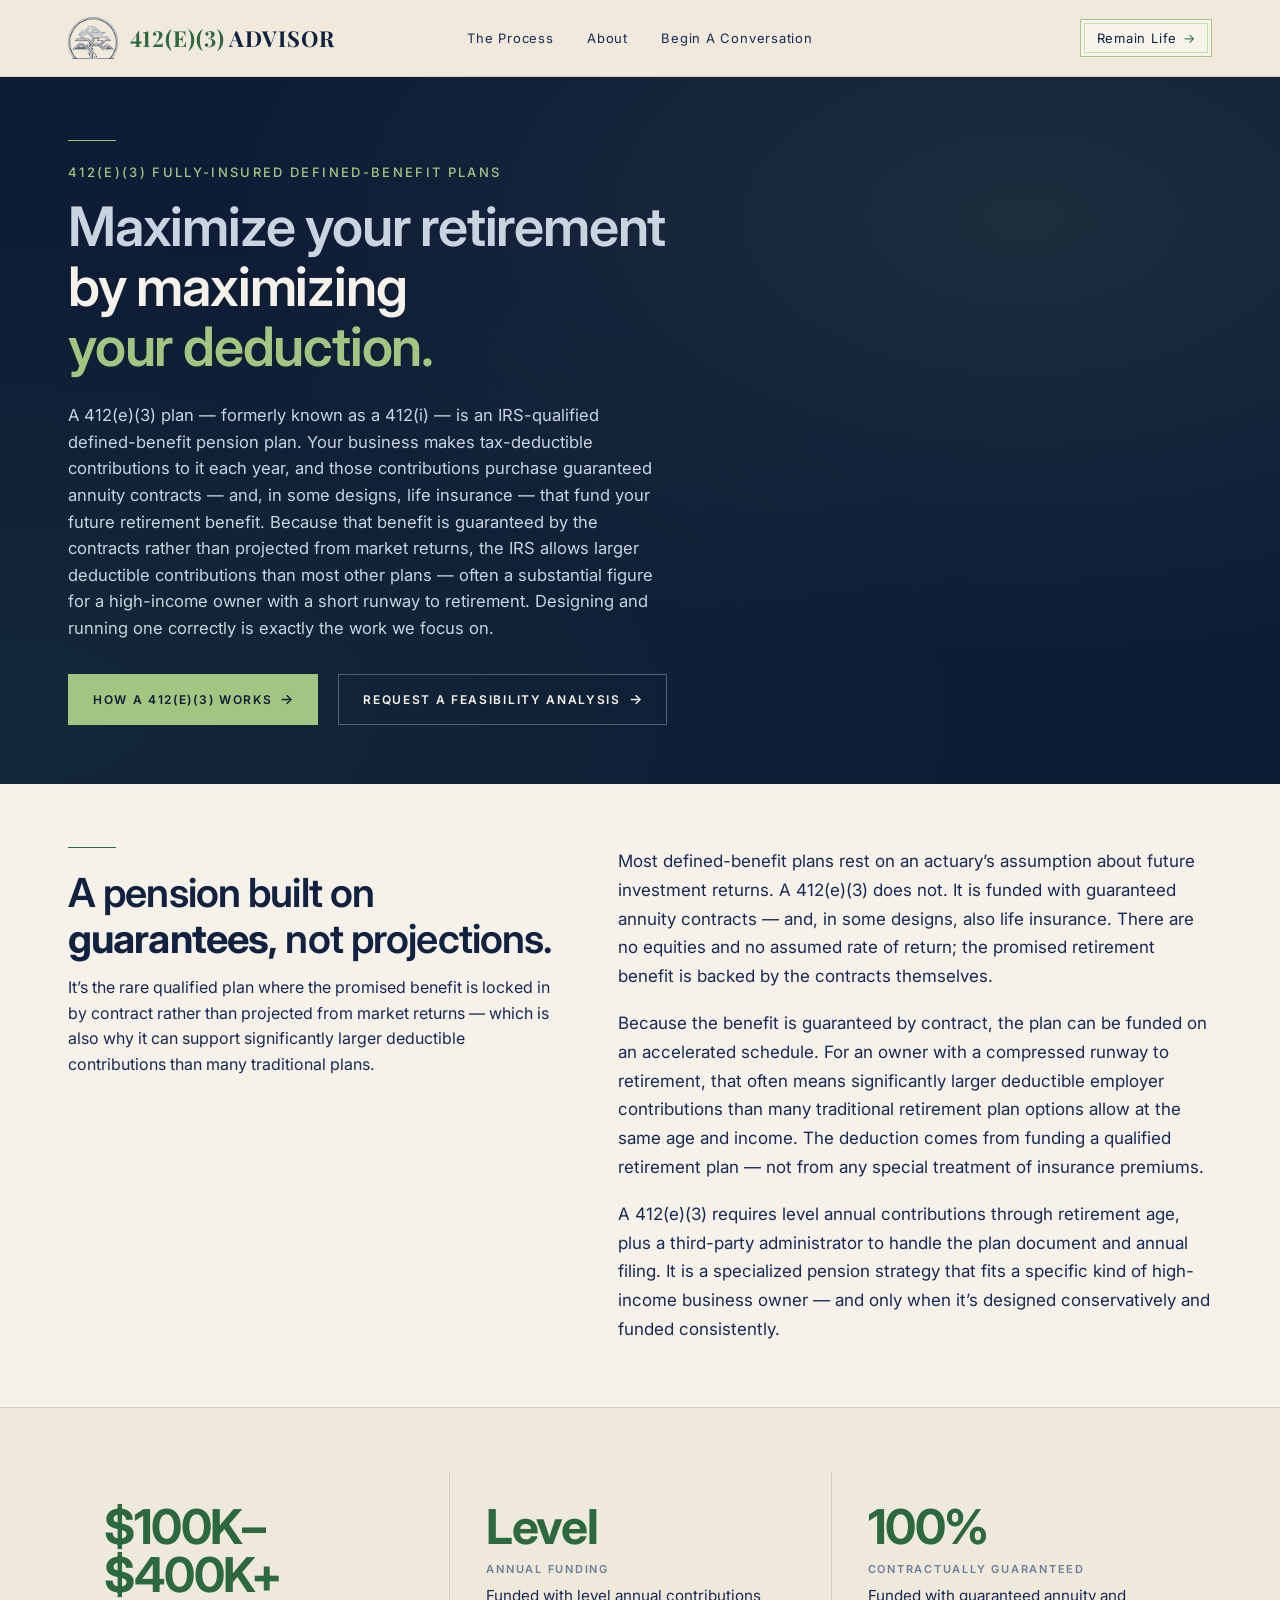
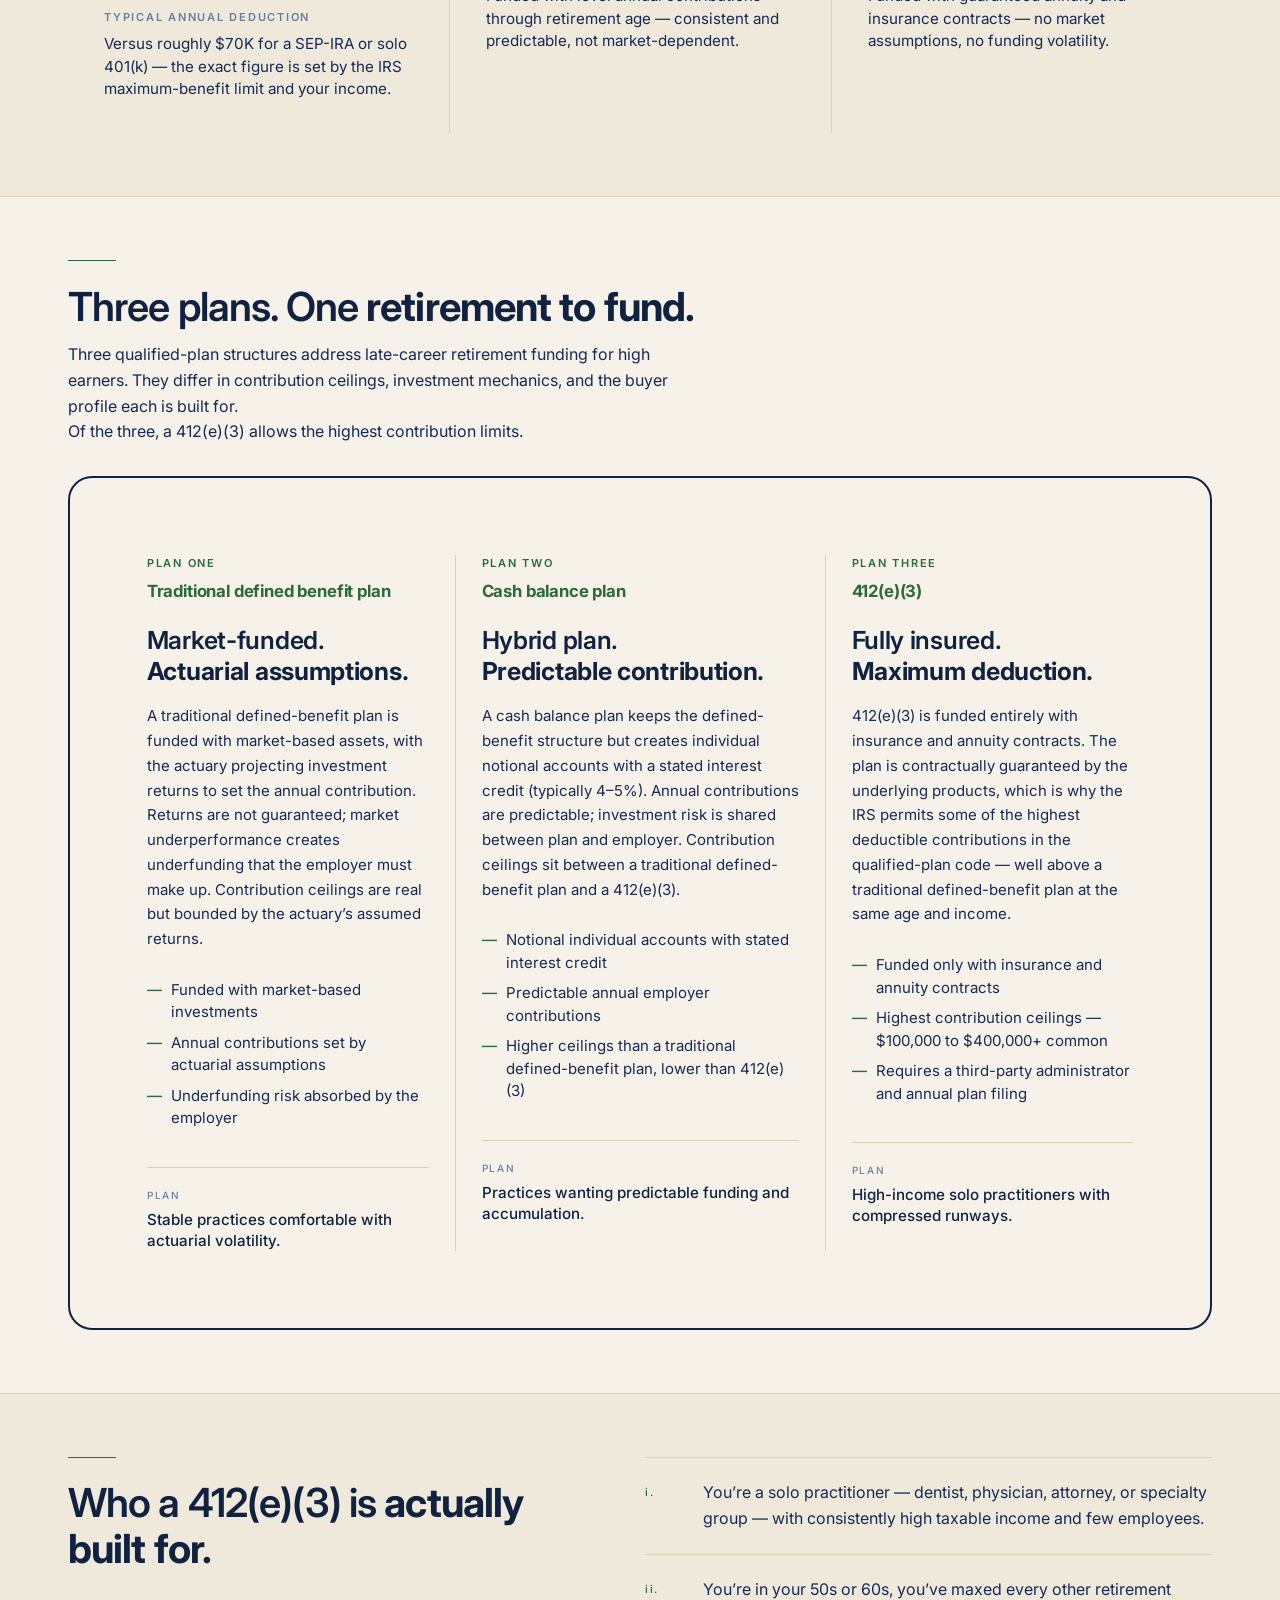
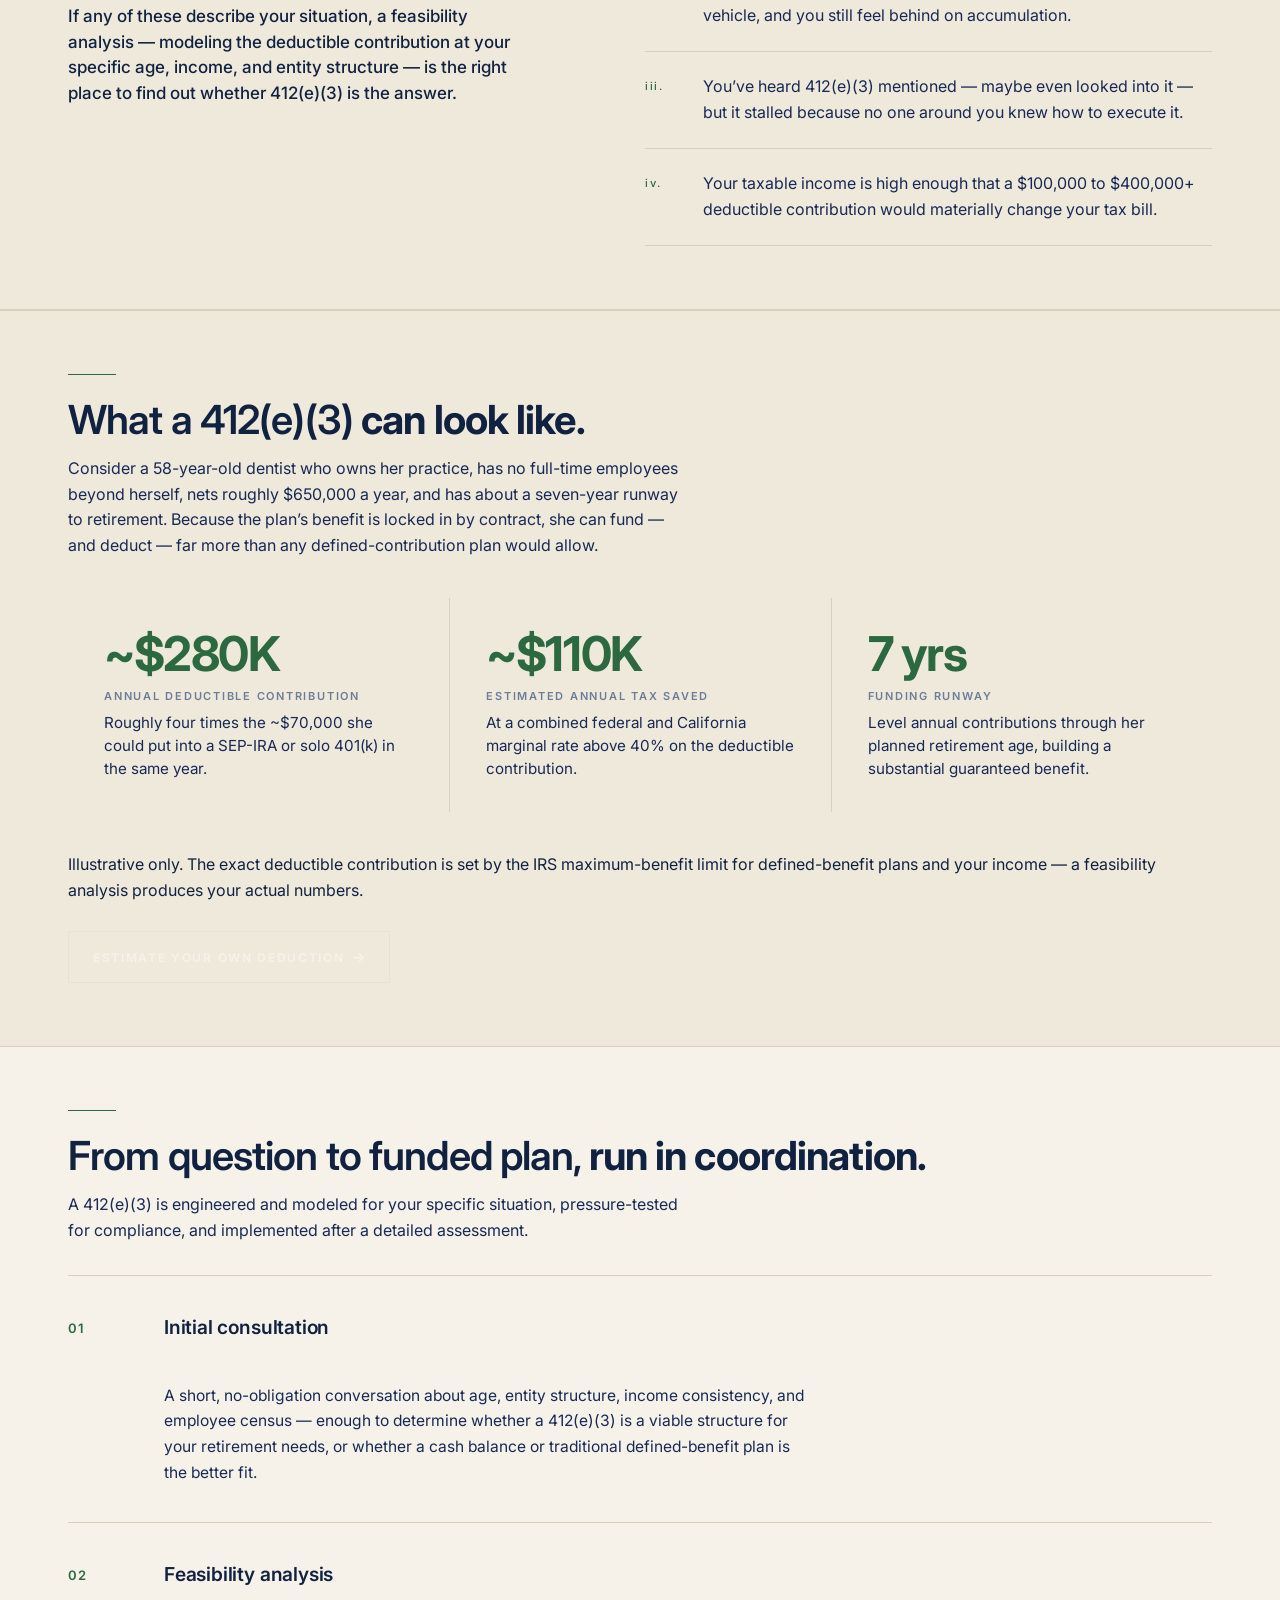
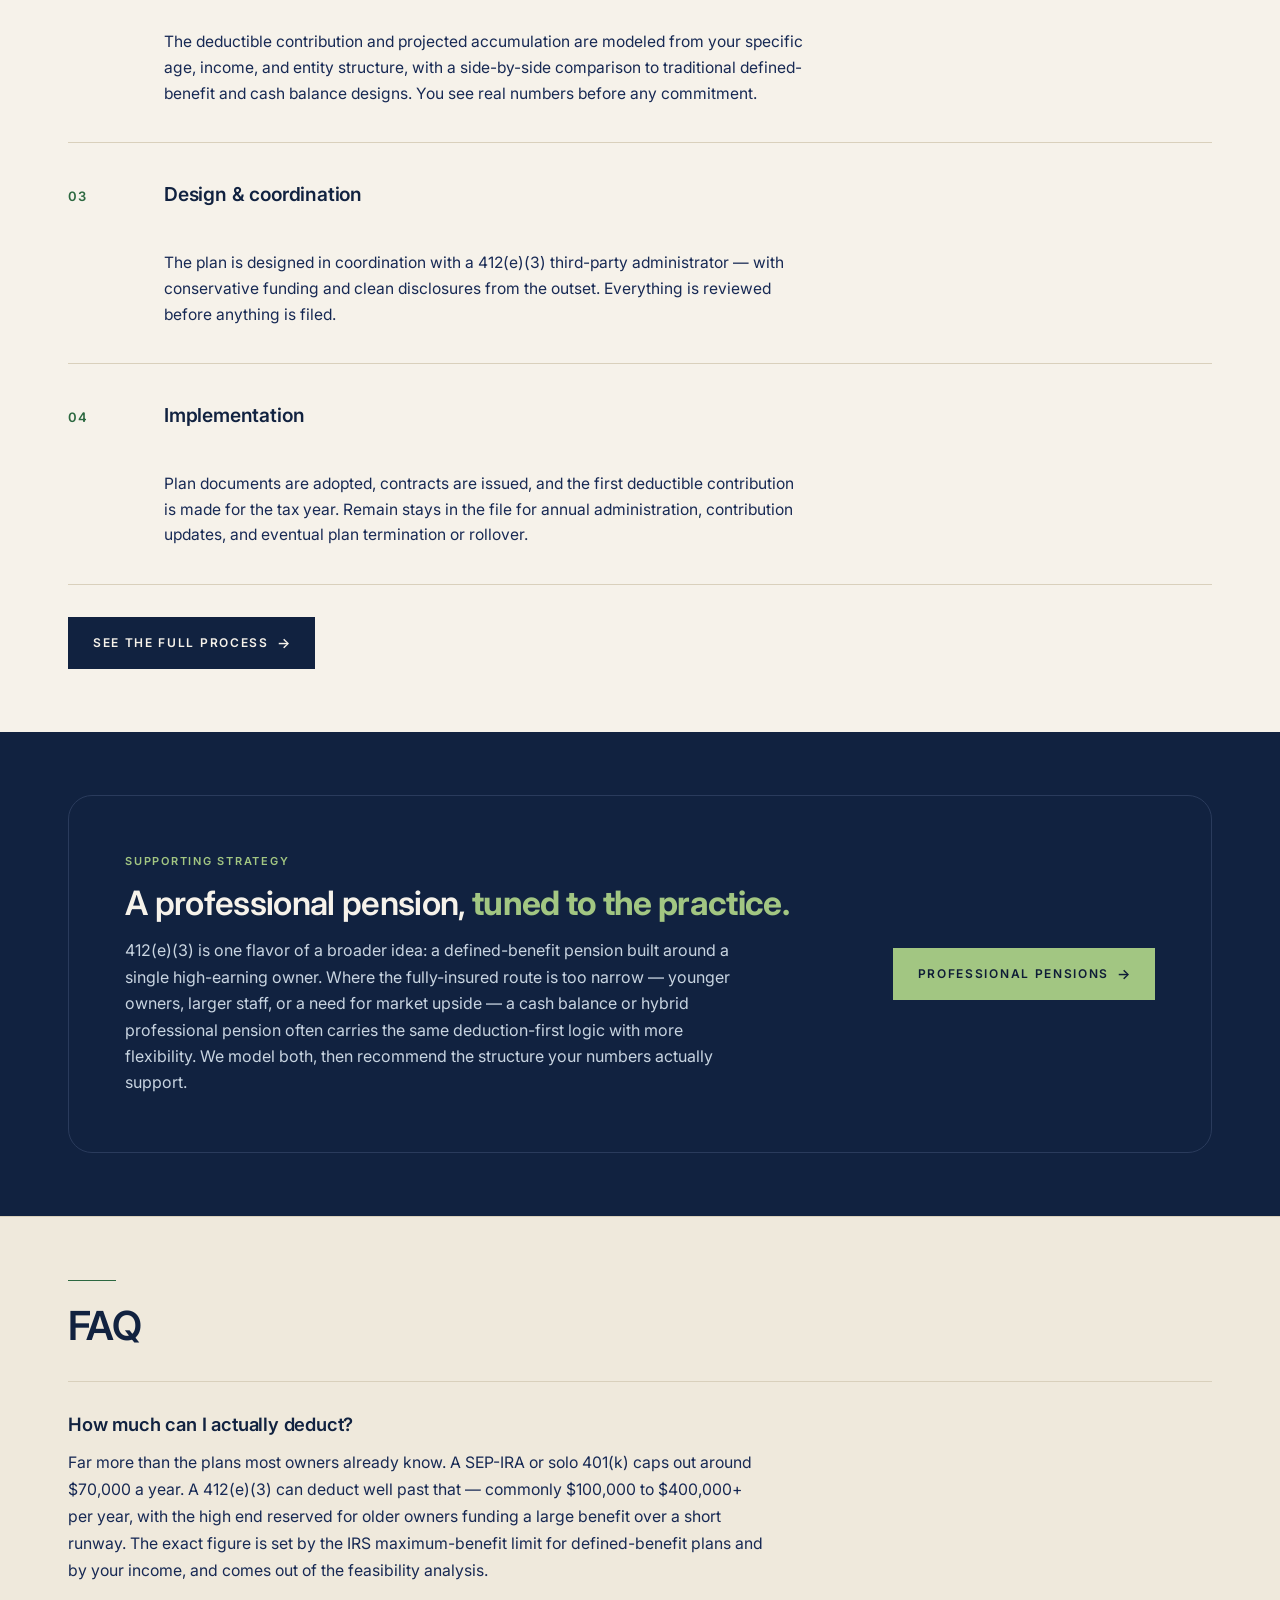
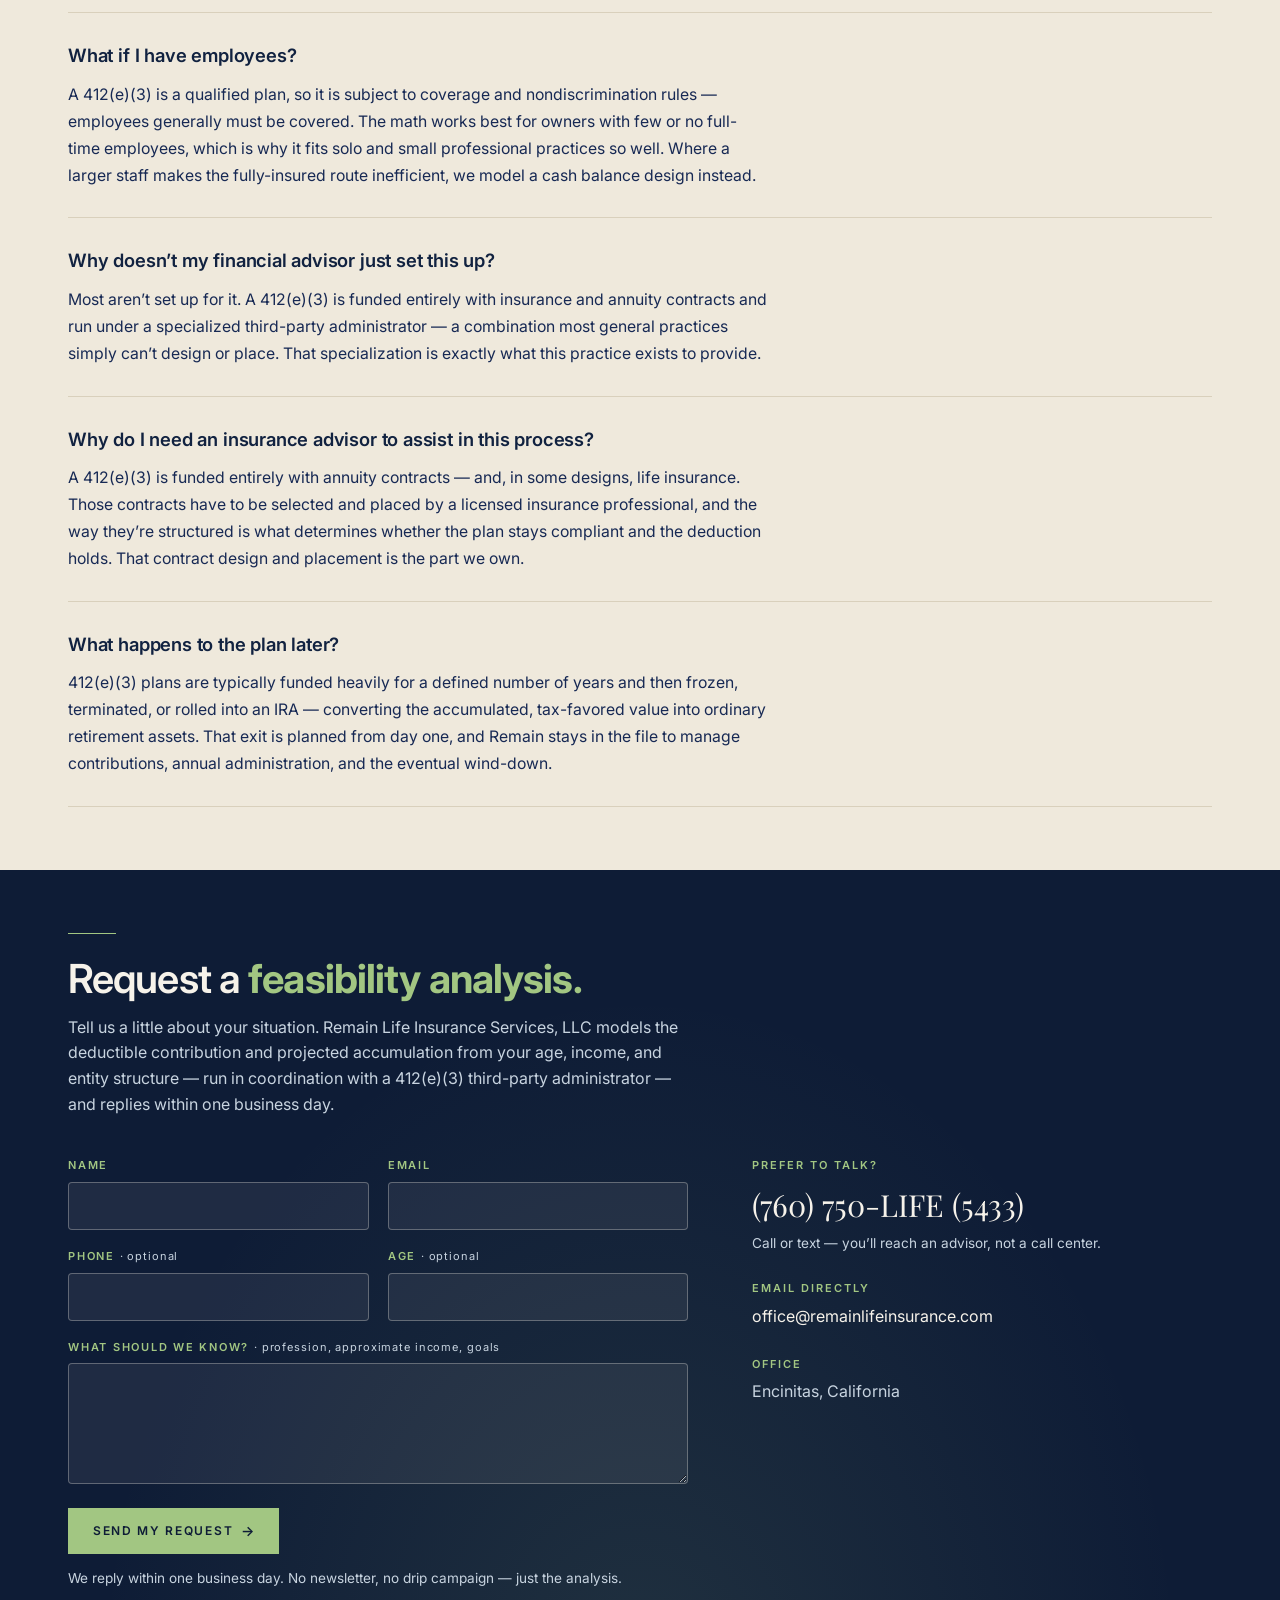
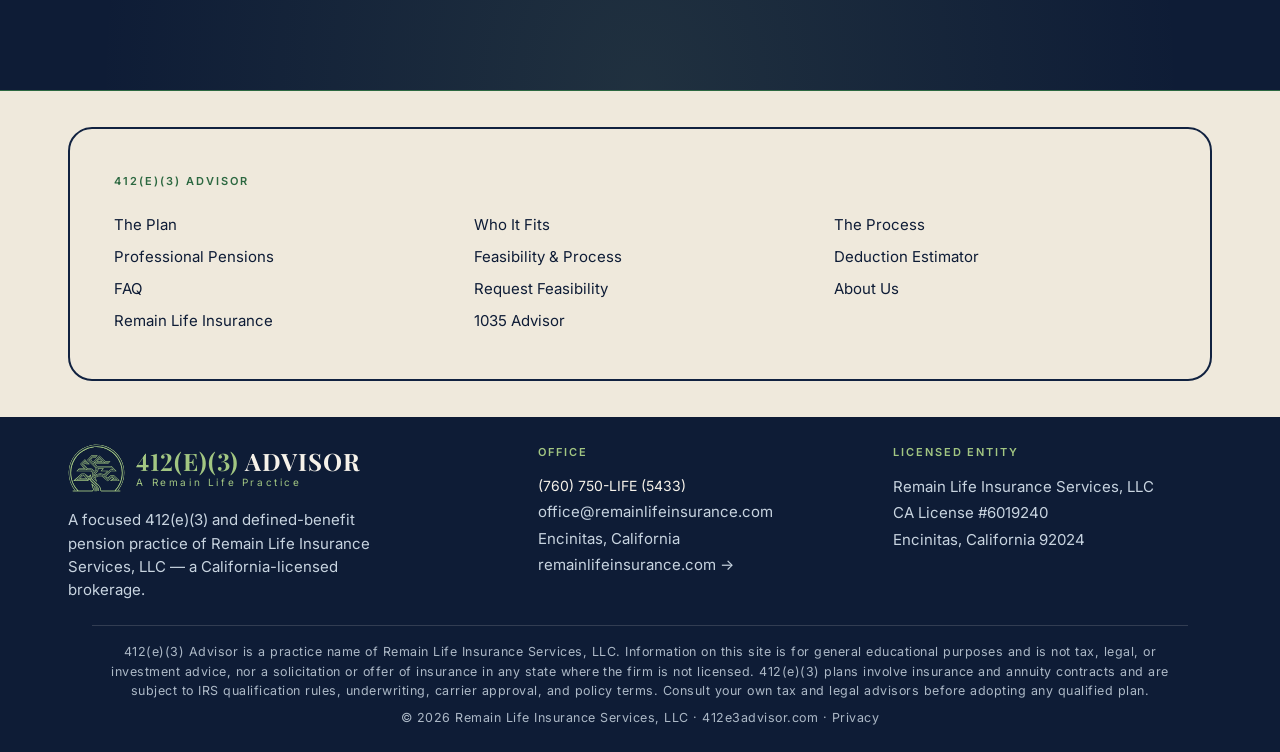
==== commit 058a9ddd: "Add About page (adapted from Remain bio); estimator now feeds the lead form - /about: approved found" ====
--- a/index.html
+++ b/index.html
@@ -112,7 +112,7 @@
 }
 </script>
 
-<link rel="stylesheet" href="/assets/site.css" />
+<link rel="stylesheet" href="/assets/site.css?v=844a607a" />
 </head>
 
 <body>
@@ -128,6 +128,7 @@
     </a>
     <nav class="primary" aria-label="Primary">
       <a href="/how-it-works">The Process</a>
+      <a href="/about">About</a>
       <a href="#contact" class="cta">Begin A Conversation</a>
     </nav>
     <a href="https://remainlifeinsurance.com" class="nav-assess"><span class="na-label">Remain&nbsp;Life</span><span class="na-arrow" aria-hidden="true">&rarr;</span></a>
@@ -494,6 +495,7 @@
           <a href="/deduction-estimator">Deduction Estimator</a>
           <a href="#faq">FAQ</a>
           <a href="#contact">Request Feasibility</a>
+          <a href="/about">About Us</a>
           <a href="https://remainlifeinsurance.com">Remain Life Insurance</a>
           <a href="https://1035advisor.com">1035 Advisor</a>
         </nav>
--- a/assets/site.css
+++ b/assets/site.css
@@ -343,3 +343,23 @@
 .contact-direct a { color: var(--paper); }
 .contact-direct a:hover { color: var(--gold-soft); }
 .contact-direct p { color: var(--mist); }
+
+/* ── About page ─────────────────────────────────────────────────────── */
+.about-section { padding: clamp(3rem, 7vh, 5rem) 0; }
+.about-prose { max-width: 66ch; margin-top: 2.2rem; }
+.about-prose p { font-size: 1rem; line-height: 1.75; color: var(--navy-mid); }
+.about-prose a { color: var(--gold); }
+.carrier-names { margin: 2.2rem 0 0; padding: 1.8rem 0;
+  border-top: 1px solid var(--paper-line); border-bottom: 1px solid var(--paper-line);
+  font-family: 'Playfair Display', var(--serif); font-size: clamp(1.3rem, 2.1vw, 1.6rem);
+  line-height: 1.9; color: var(--navy); text-align: center; }
+.carrier-names .nm { white-space: nowrap; }
+.carrier-names .sep { color: var(--gold); margin: 0 0.7rem; }
+.about-pull { font-family: 'Playfair Display', var(--serif); font-style: italic; font-weight: 500;
+  font-size: clamp(1.3rem, 2.2vw, 1.6rem); line-height: 1.55; color: var(--navy);
+  text-align: center; max-width: 46ch; margin: 2.4rem auto 0; }
+.about-pull strong { color: var(--gold); font-weight: 500; }
+
+/* ── Estimator result CTA ───────────────────────────────────────────── */
+.est-cta { margin-top: 1.8rem; padding-top: 1.6rem; border-top: 1px solid var(--paper-line); }
+.est-cta .est-cta-note { font-size: 0.85rem; color: var(--navy-mid); margin: 0.8rem 0 0; }
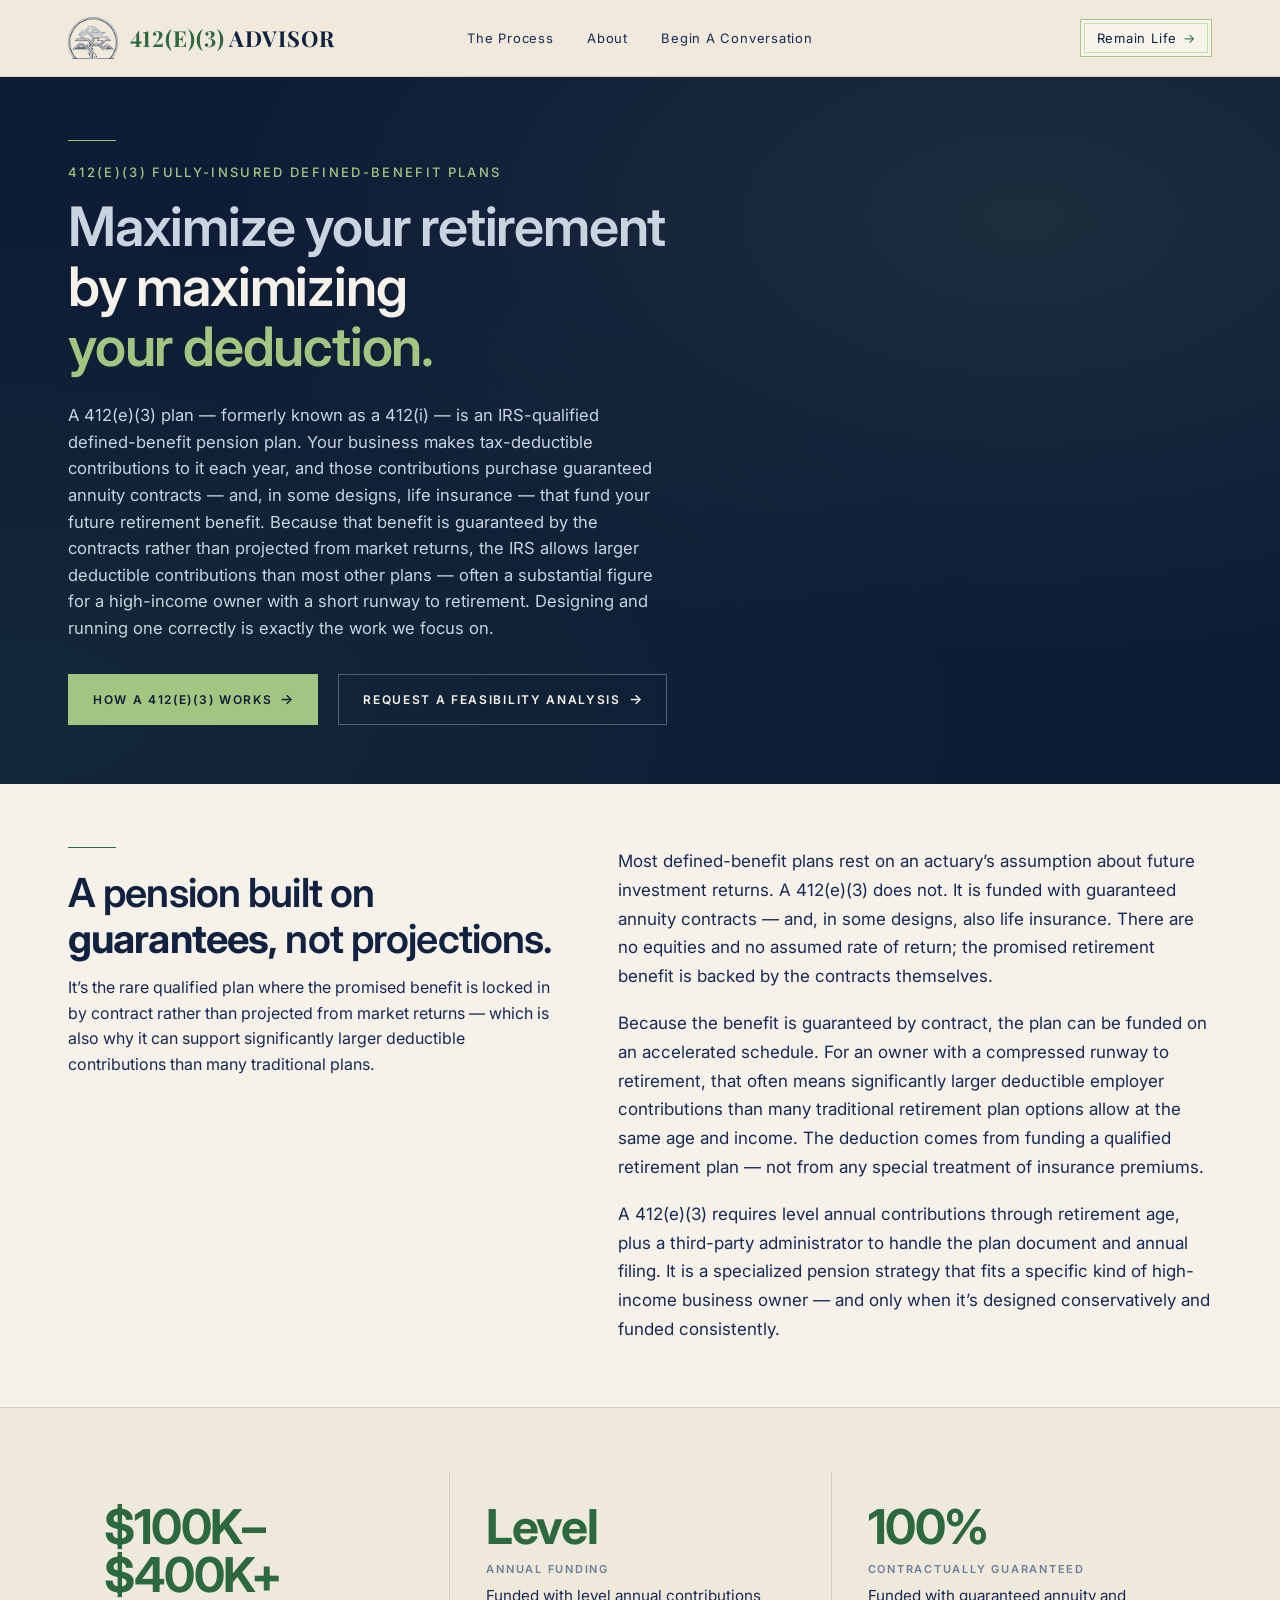
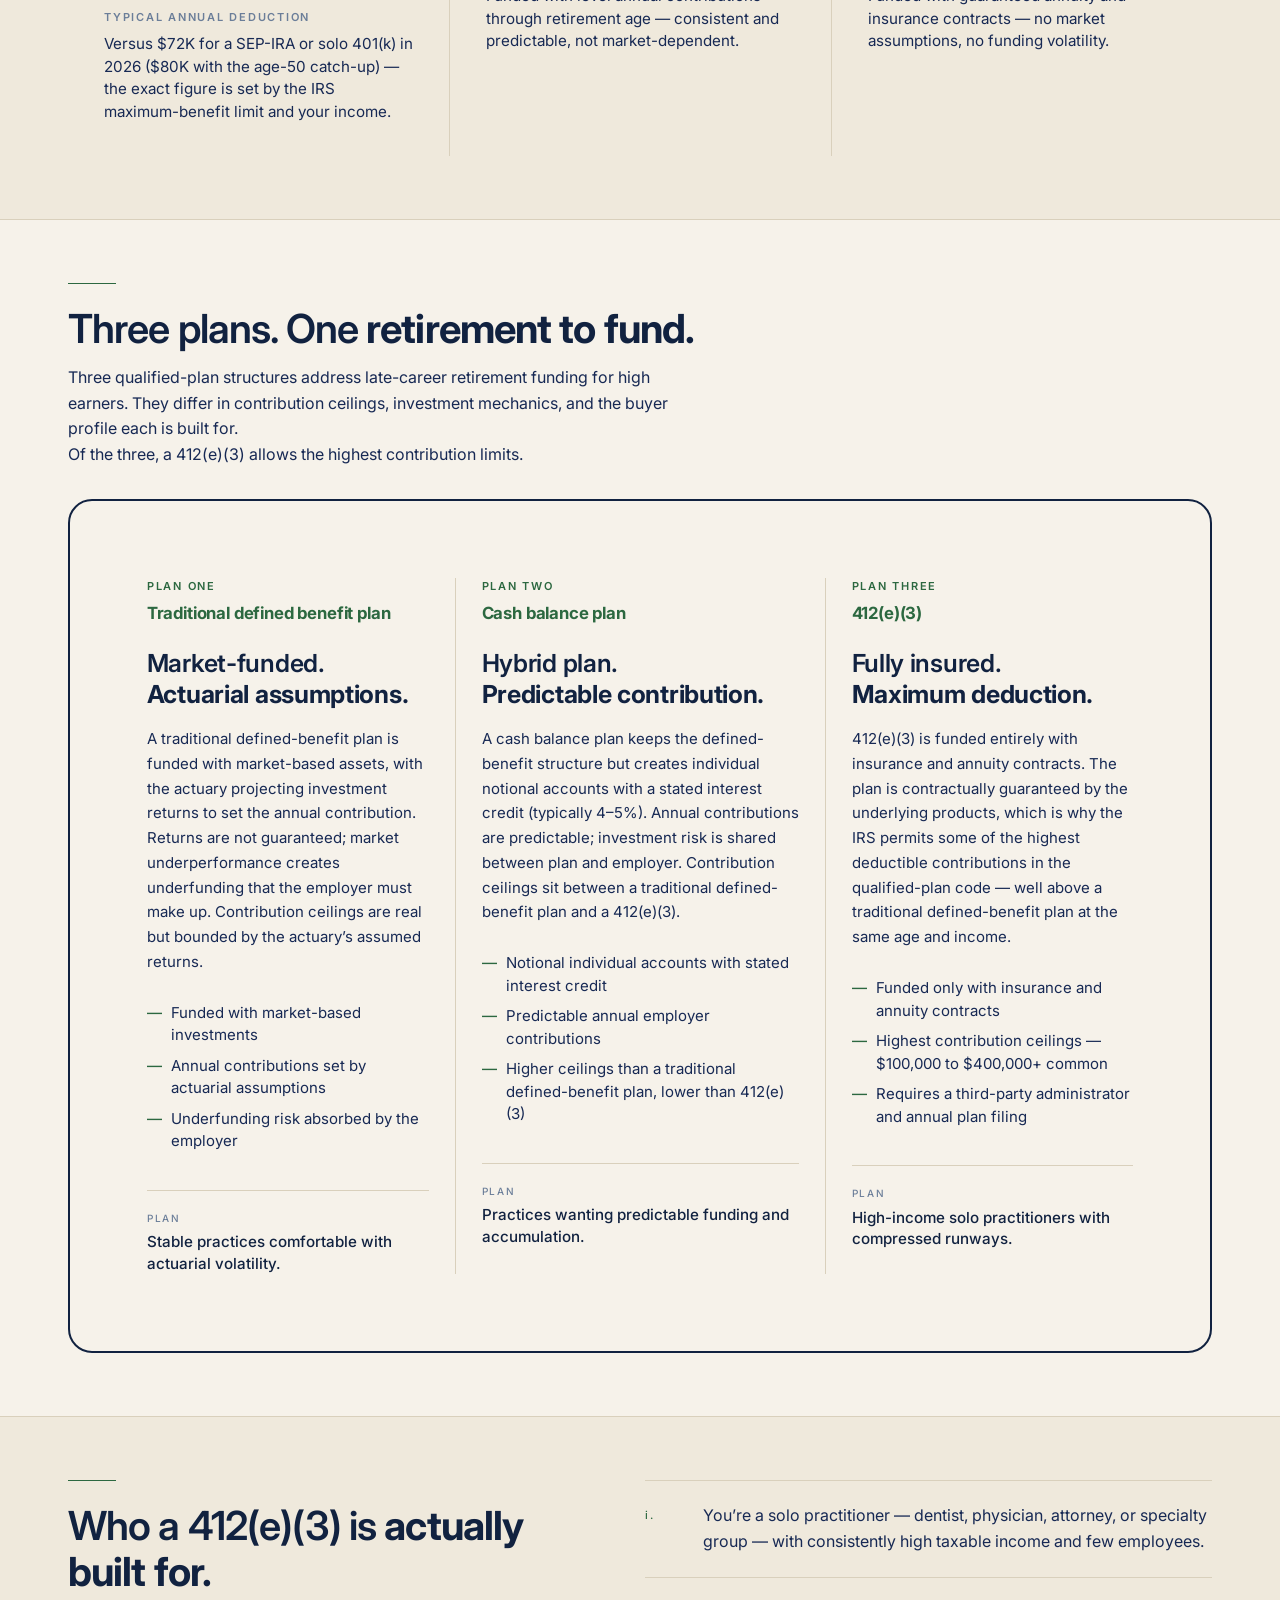
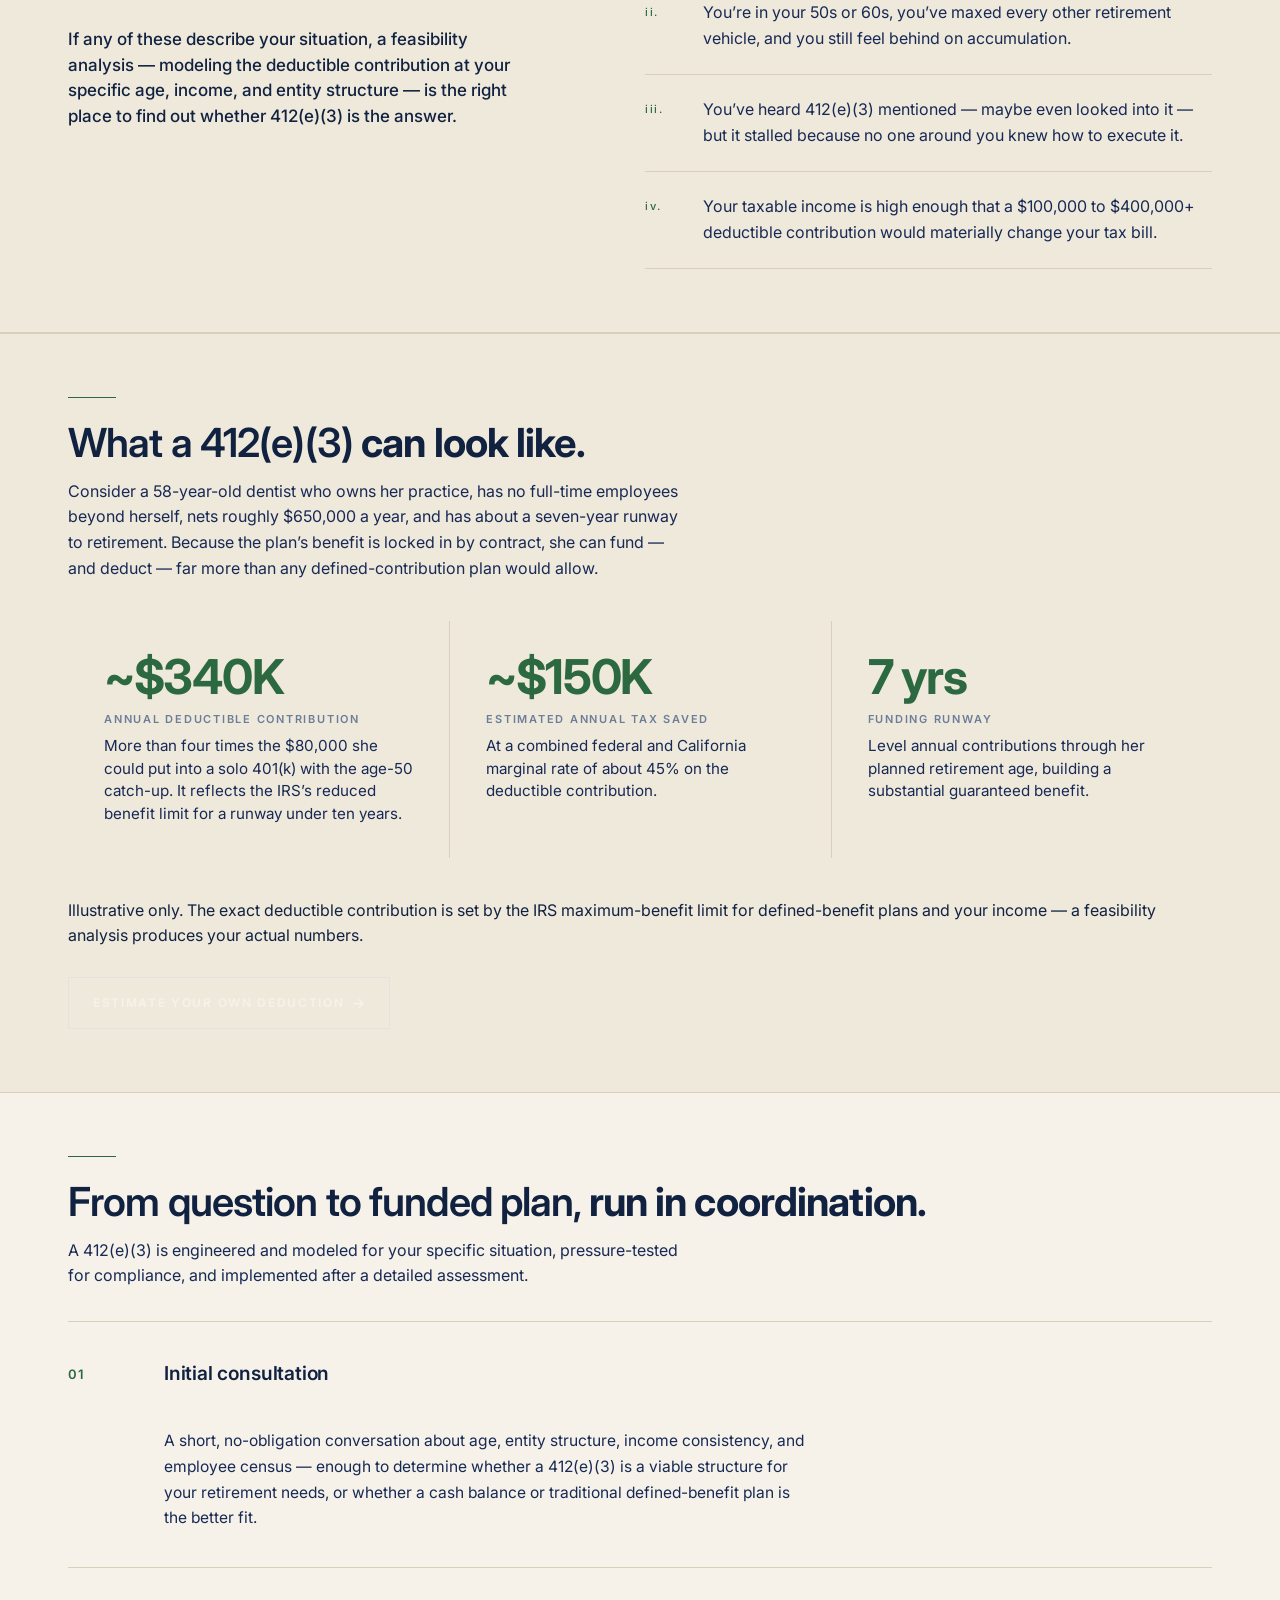
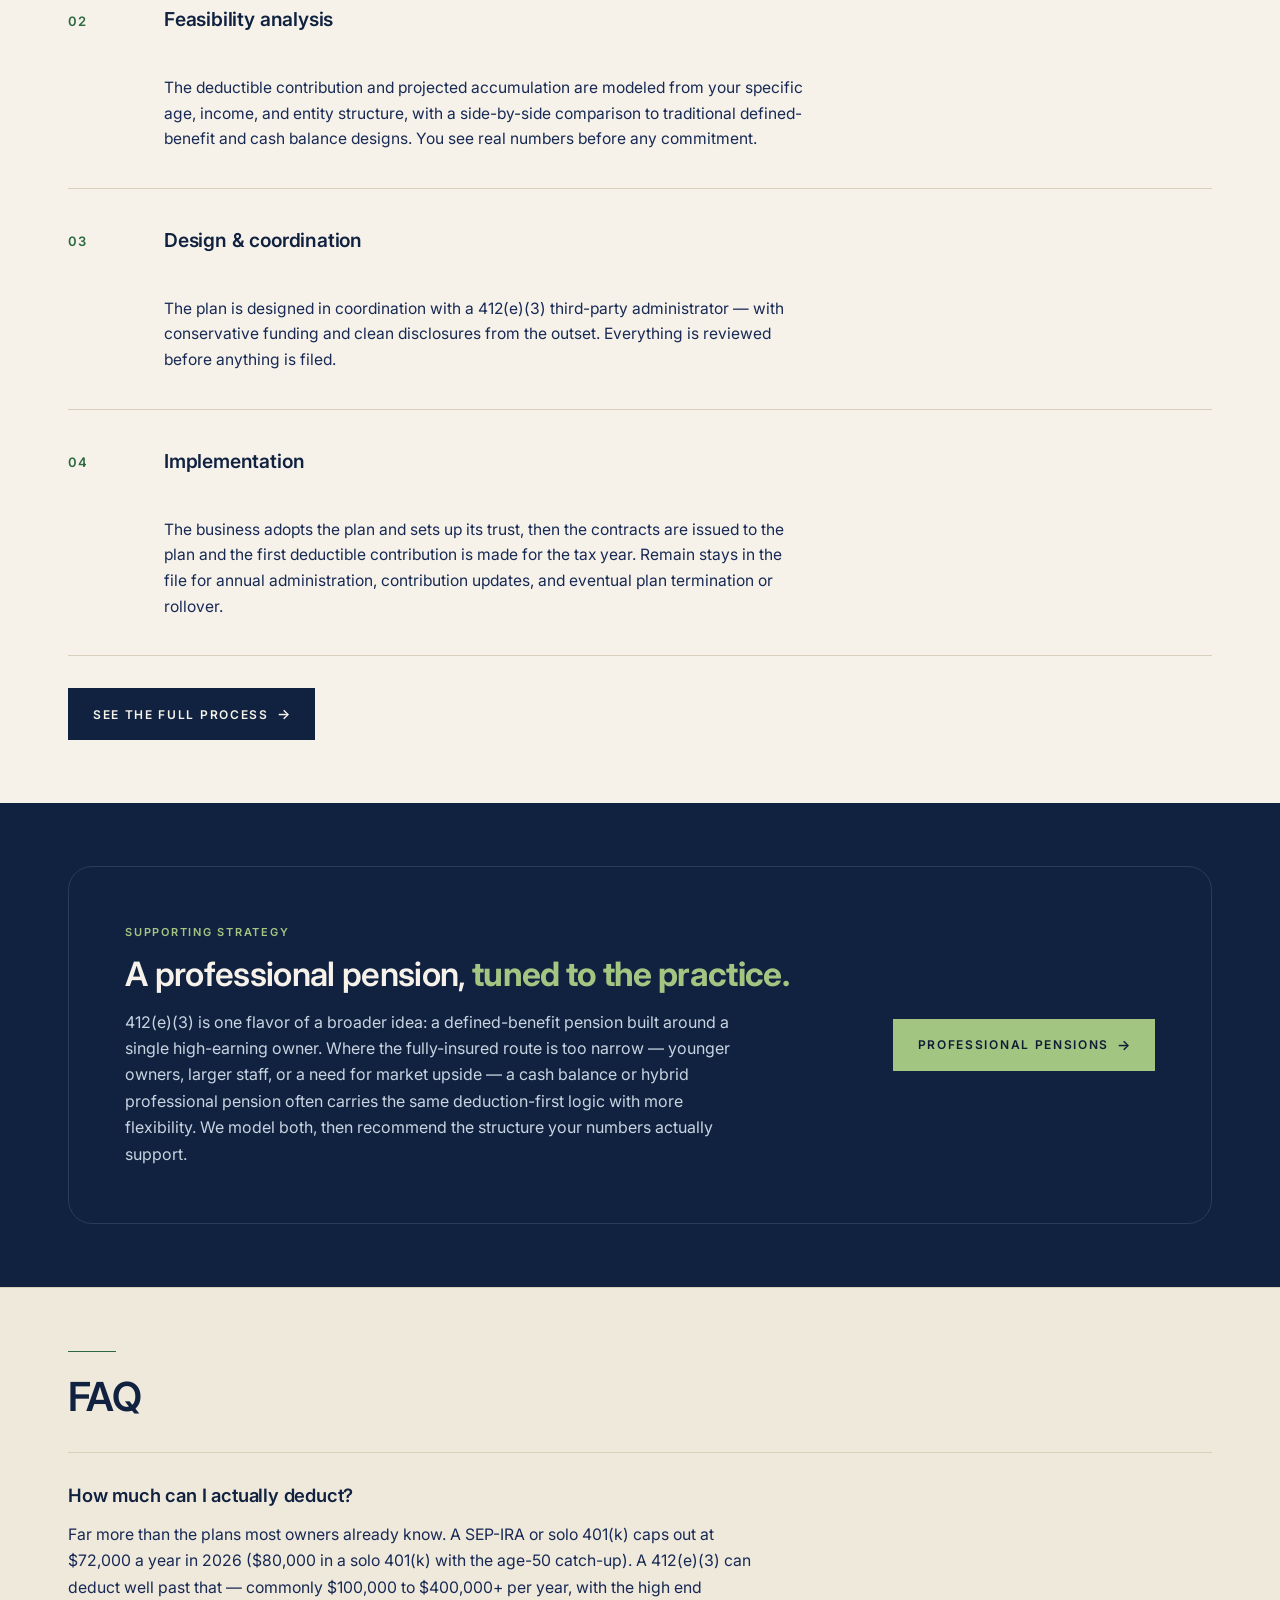
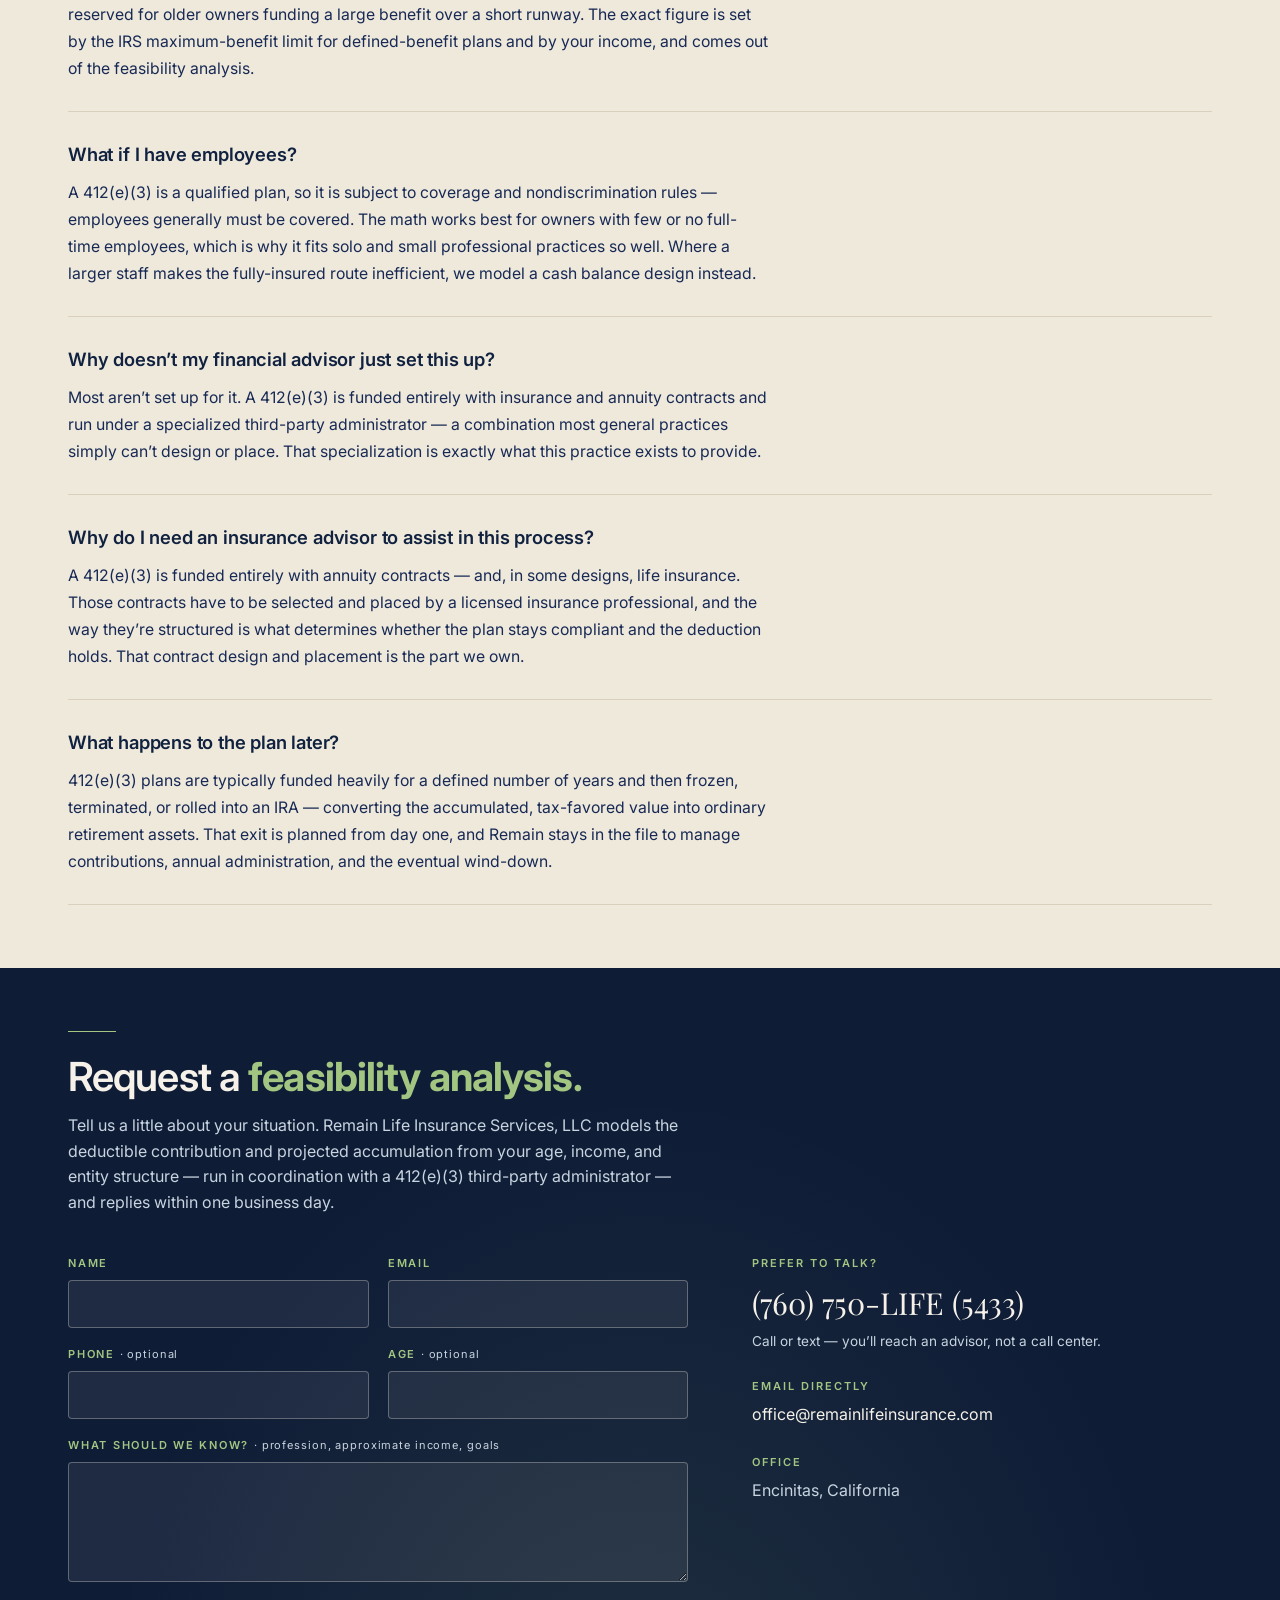
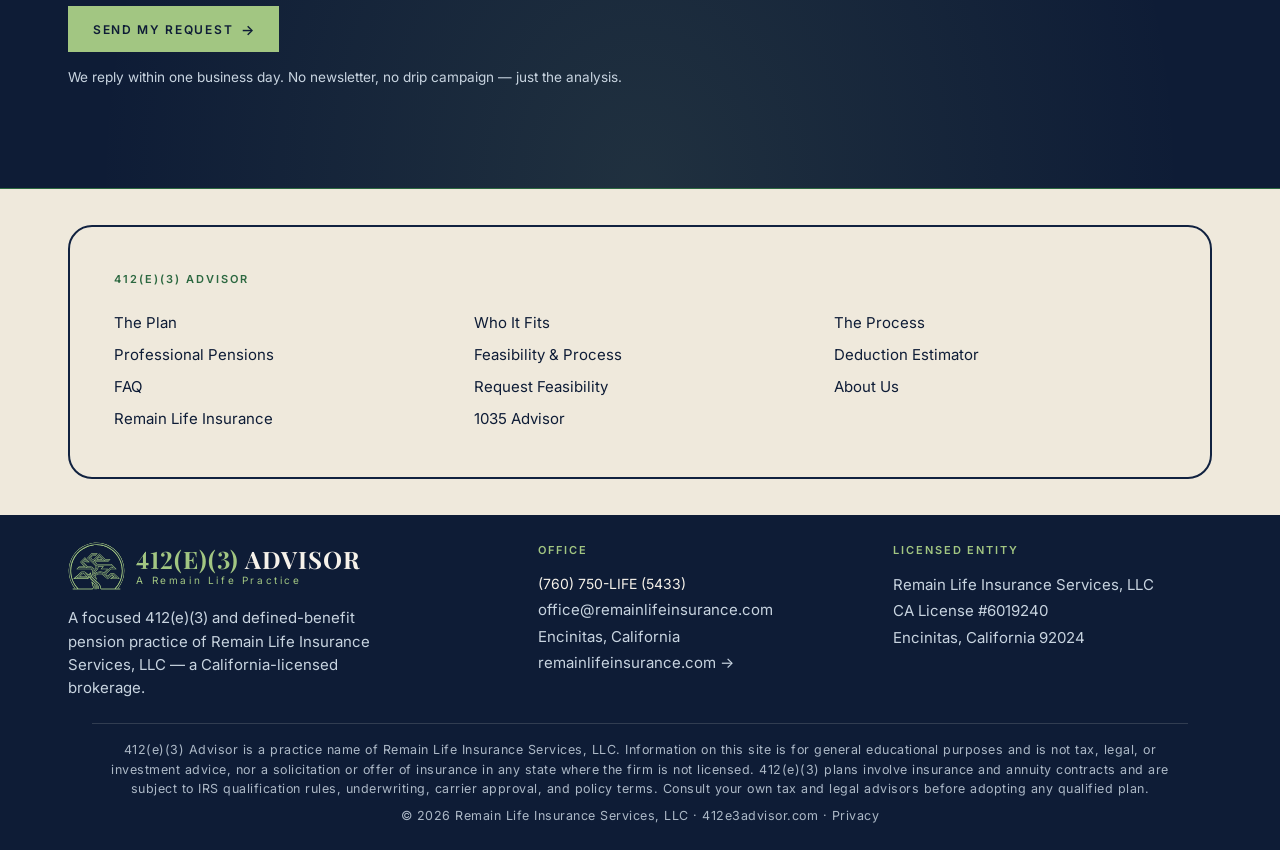
==== commit e1d258fc: "Rename index_1.html to index.html" ====
--- a/index.html
+++ b/index.html
@@ -11,12 +11,13 @@
   function gtag(){dataLayer.push(arguments);}
   gtag('js', new Date());
   gtag('config', 'G-G8LLZYV89B');
+  gtag('config', 'AW-18242442326');
 </script>
 
 <link rel="icon" type="image/png" sizes="32x32" href="/favicon-32.png" />
 <link rel="apple-touch-icon" sizes="180x180" href="/apple-touch-icon.png" />
 <title>412(e)(3) Advisor &mdash; Fully-Insured Defined-Benefit Pension Plans</title>
-<meta name="description" content="A 412(e)(3) is an IRS-qualified, fully-insured defined-benefit plan with some of the highest deductible contributions in the code — frequently $100,000 to $400,000+ a year for high-income solo practitioners, versus roughly $70,000 for a SEP or solo 401(k). A Remain Life practice." />
+<meta name="description" content="A 412(e)(3) is an IRS-qualified, fully-insured defined-benefit plan with some of the highest deductible contributions in the code — frequently $100,000 to $400,000+ a year for high-income solo practitioners, versus $72,000 for a SEP or solo 401(k) in 2026. A Remain Life practice." />
 <link rel="canonical" href="https://412e3advisor.com/" />
 <meta name="robots" content="index, follow" />
 <meta property="og:type" content="website" />
@@ -76,7 +77,7 @@
     {
       "@type": "Question",
       "name": "How much can I actually deduct?",
-      "acceptedAnswer": { "@type": "Answer", "text": "Far more than the plans most owners already know. A SEP-IRA or solo 401(k) caps out around $70,000 a year. A 412(e)(3) can deduct well past that — commonly $100,000 to $400,000+ per year, with the high end reserved for older owners funding a large benefit over a short runway. The exact figure is set by the IRS maximum-benefit limit for defined-benefit plans and by your income, and comes out of the feasibility analysis." }
+      "acceptedAnswer": { "@type": "Answer", "text": "Far more than the plans most owners already know. A SEP-IRA or solo 401(k) caps out at $72,000 a year in 2026 ($80,000 in a solo 401(k) with the age-50 catch-up). A 412(e)(3) can deduct well past that — commonly $100,000 to $400,000+ per year, with the high end reserved for older owners funding a large benefit over a short runway. The exact figure is set by the IRS maximum-benefit limit for defined-benefit plans and by your income, and comes out of the feasibility analysis." }
     },
     {
       "@type": "Question",
@@ -192,7 +193,7 @@
       <div class="metric">
         <p class="figure">$100K&ndash;$400K+</p>
         <p class="k">Typical annual deduction</p>
-        <p class="v">Versus roughly $70K for a SEP-IRA or solo 401(k) &mdash; the exact figure is set by the IRS maximum-benefit limit and your income.</p>
+        <p class="v">Versus $72K for a SEP-IRA or solo 401(k) in 2026 ($80K with the age-50 catch-up) &mdash; the exact figure is set by the IRS maximum-benefit limit and your income.</p>
       </div>
       <div class="metric">
         <p class="figure">Level</p>
@@ -318,14 +319,14 @@
 
     <div class="metrics-grid reveal">
       <div class="metric">
-        <p class="figure">~$280K</p>
+        <p class="figure">~$340K</p>
         <p class="k">Annual deductible contribution</p>
-        <p class="v">Roughly four times the ~$70,000 she could put into a SEP-IRA or solo 401(k) in the same year.</p>
+        <p class="v">More than four times the $80,000 she could put into a solo 401(k) with the age-50 catch-up. It reflects the IRS&rsquo;s reduced benefit limit for a runway under ten years.</p>
       </div>
       <div class="metric">
-        <p class="figure">~$110K</p>
+        <p class="figure">~$150K</p>
         <p class="k">Estimated annual tax saved</p>
-        <p class="v">At a combined federal and California marginal rate above 40% on the deductible contribution.</p>
+        <p class="v">At a combined federal and California marginal rate of about 45% on the deductible contribution.</p>
       </div>
       <div class="metric">
         <p class="figure">7 yrs</p>
@@ -367,7 +368,7 @@
       </li>
       <li>
         <h3>Implementation</h3>
-        <p>Plan documents are adopted, contracts are issued, and the first deductible contribution is made for the tax year. Remain stays in the file for annual administration, contribution updates, and eventual plan termination or rollover.</p>
+        <p>The business adopts the plan and sets up its trust, then the contracts are issued to the plan and the first deductible contribution is made for the tax year. Remain stays in the file for annual administration, contribution updates, and eventual plan termination or rollover.</p>
       </li>
     </ol>
 
@@ -410,7 +411,7 @@
     <div class="faq-list reveal">
       <div class="faq-item">
         <h3>How much can I actually deduct?</h3>
-        <p>Far more than the plans most owners already know. A SEP-IRA or solo 401(k) caps out around $70,000 a year. A 412(e)(3) can deduct well past that &mdash; commonly $100,000 to $400,000+ per year, with the high end reserved for older owners funding a large benefit over a short runway. The exact figure is set by the IRS maximum-benefit limit for defined-benefit plans and by your income, and comes out of the feasibility analysis.</p>
+        <p>Far more than the plans most owners already know. A SEP-IRA or solo 401(k) caps out at $72,000 a year in 2026 ($80,000 in a solo 401(k) with the age-50 catch-up). A 412(e)(3) can deduct well past that &mdash; commonly $100,000 to $400,000+ per year, with the high end reserved for older owners funding a large benefit over a short runway. The exact figure is set by the IRS maximum-benefit limit for defined-benefit plans and by your income, and comes out of the feasibility analysis.</p>
       </div>
       <div class="faq-item">
         <h3>What if I have employees?</h3>
@@ -604,7 +605,7 @@
     data._template = 'table';
     btn.disabled = true;
     status.textContent = 'Sending\u2026';
-    fetch('https://formsubmit.co/ajax/office@remainlifeinsurance.com', {
+    fetch('https://formsubmit.co/ajax/1a27fe8b7f97be1c8f9723604e0c9b80', {
       method: 'POST',
       headers: { 'Content-Type': 'application/json', 'Accept': 'application/json' },
       body: JSON.stringify(data)
@@ -614,6 +615,7 @@
       btn.disabled = false;
       if (typeof gtag === 'function') {
         gtag('event', 'feasibility_request', { page_path: location.pathname });
+        gtag('event', 'ads_conversion_About_Us_1', {});
       }
     }).catch(function () {
       status.textContent = 'Something went wrong \u2014 please email office@remainlifeinsurance.com directly.';
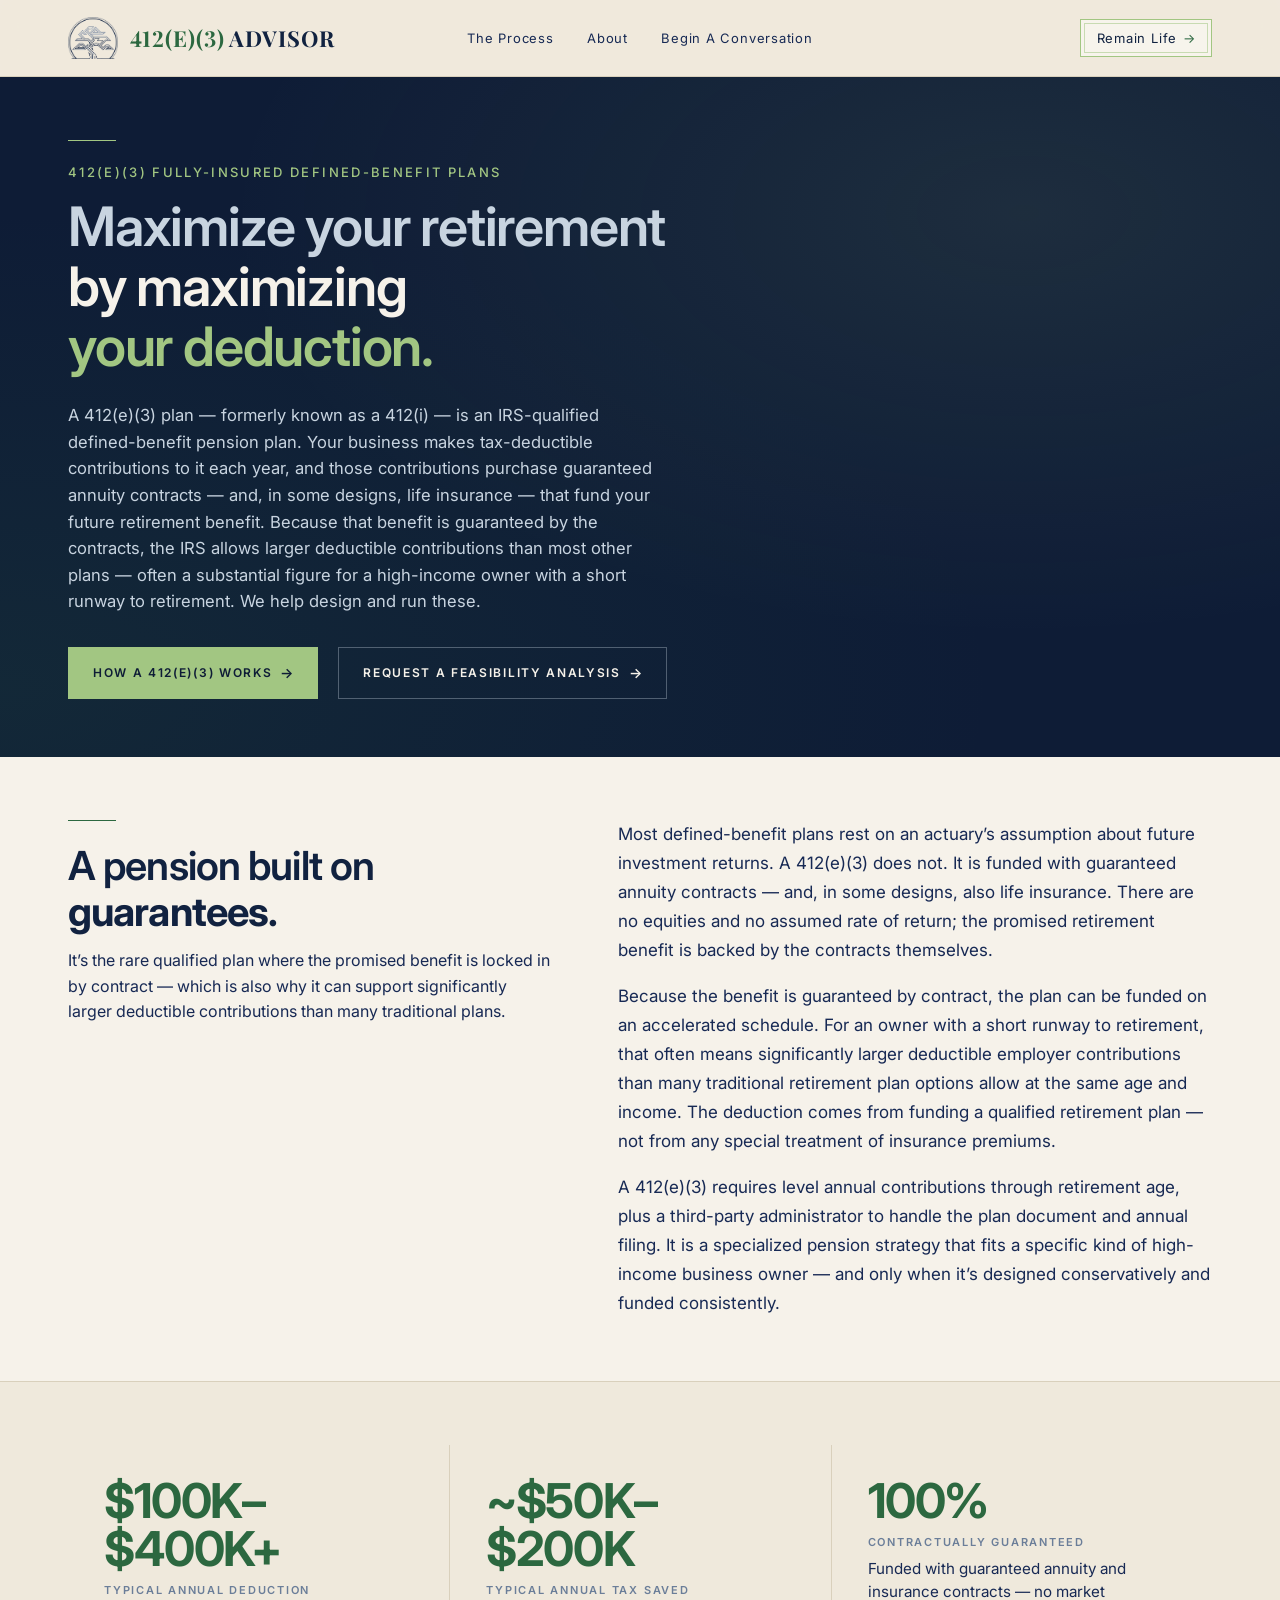
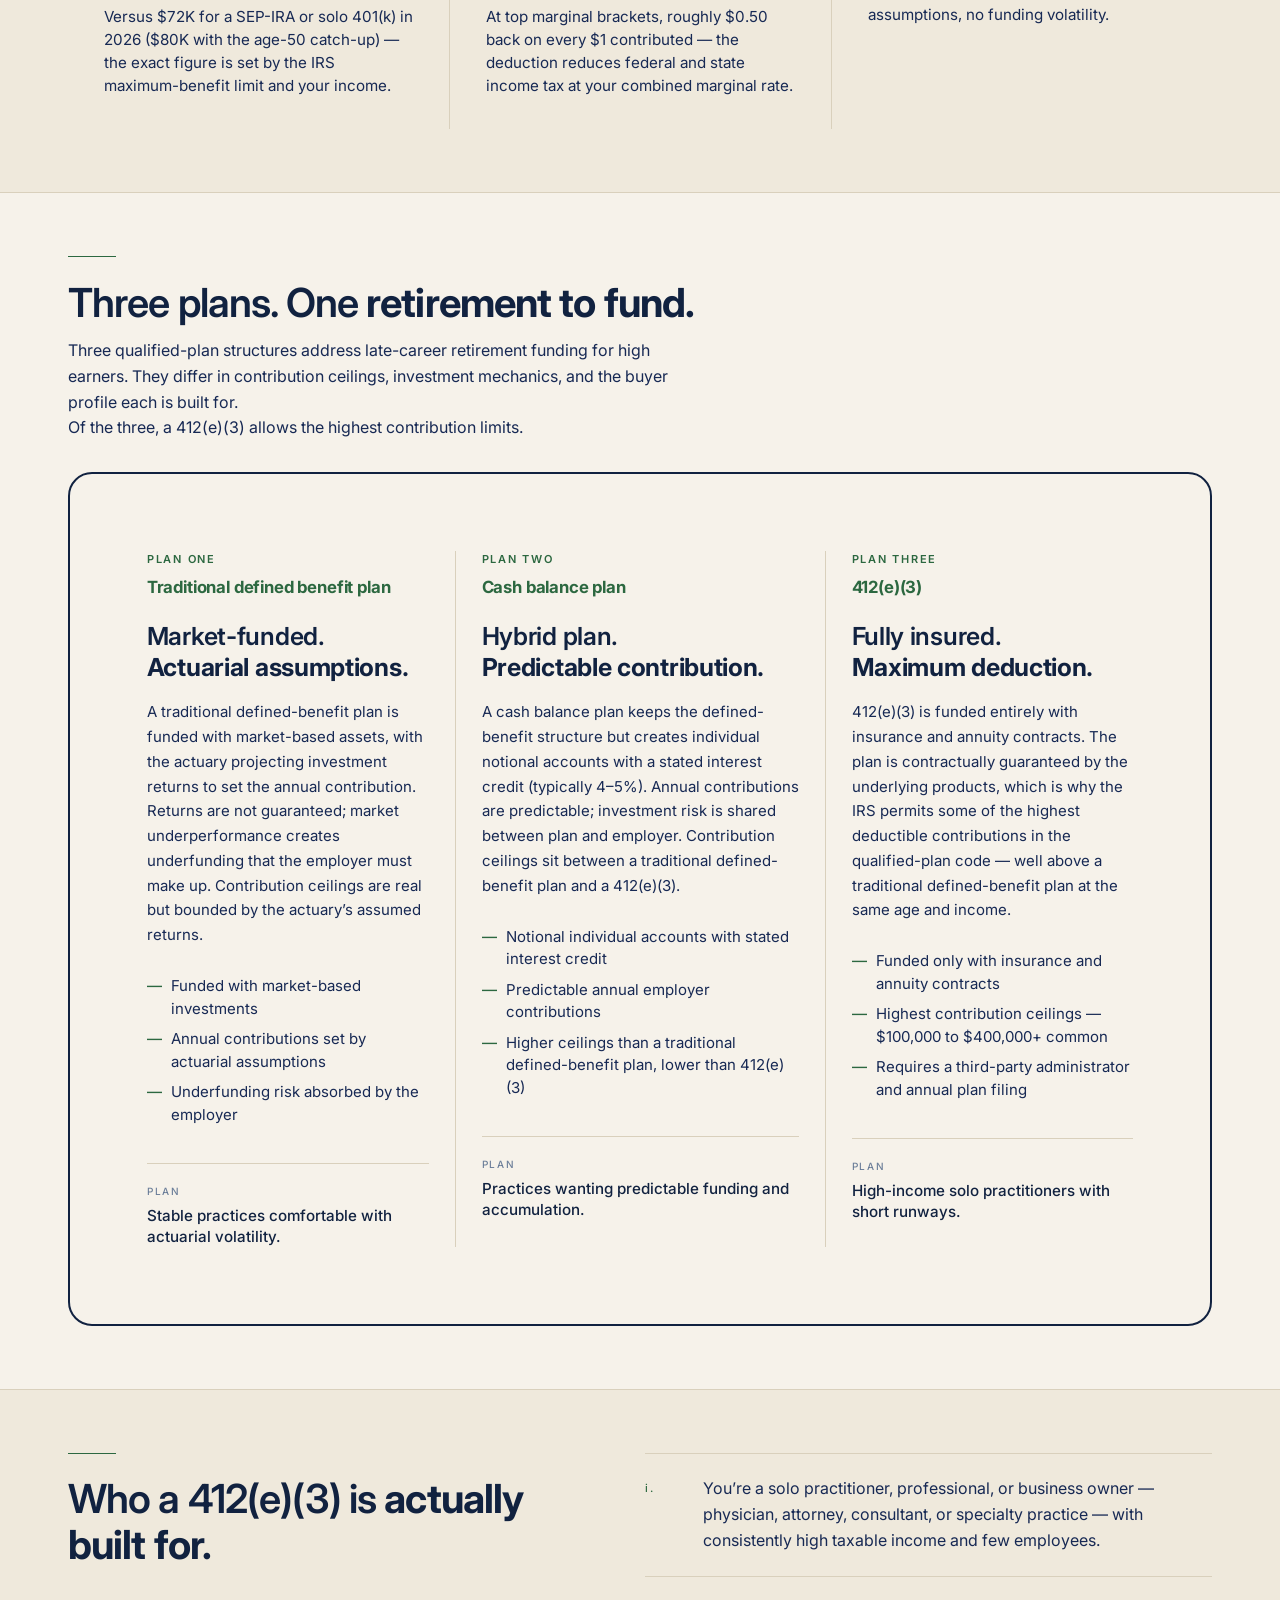
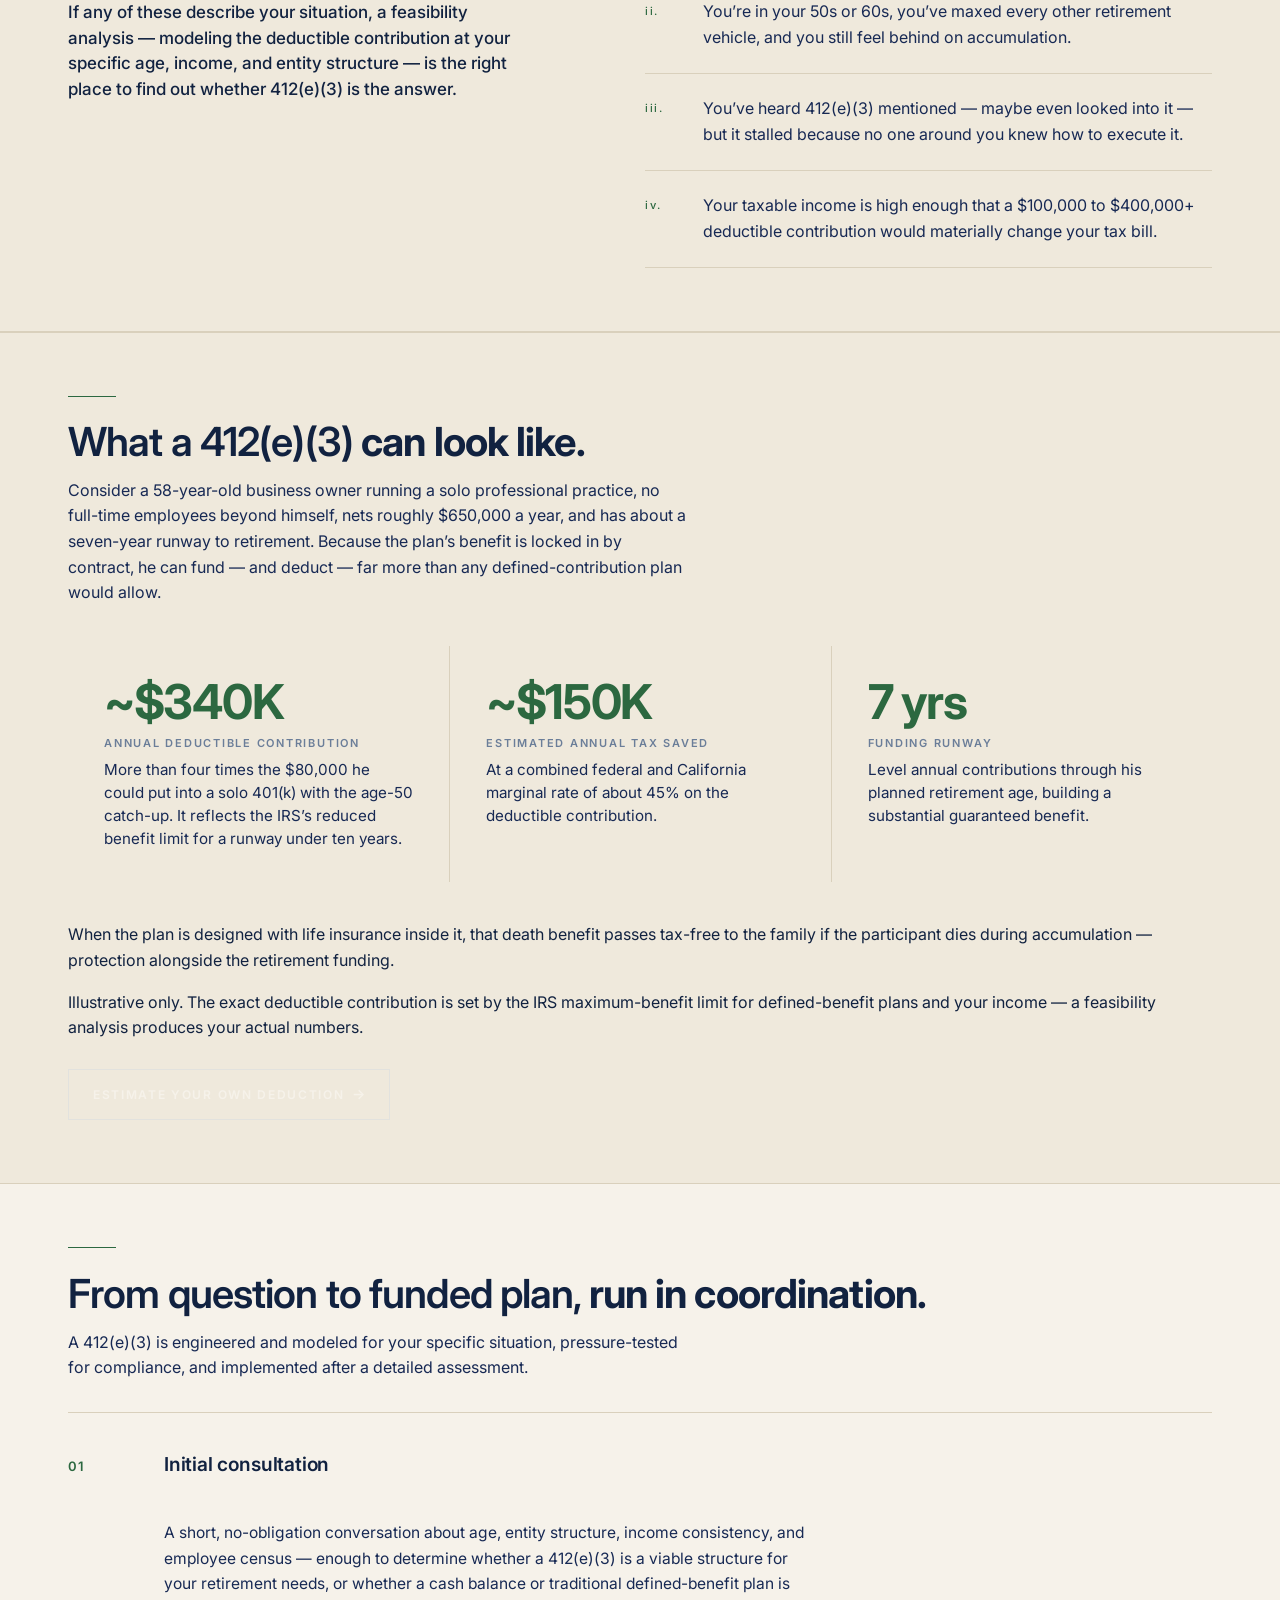
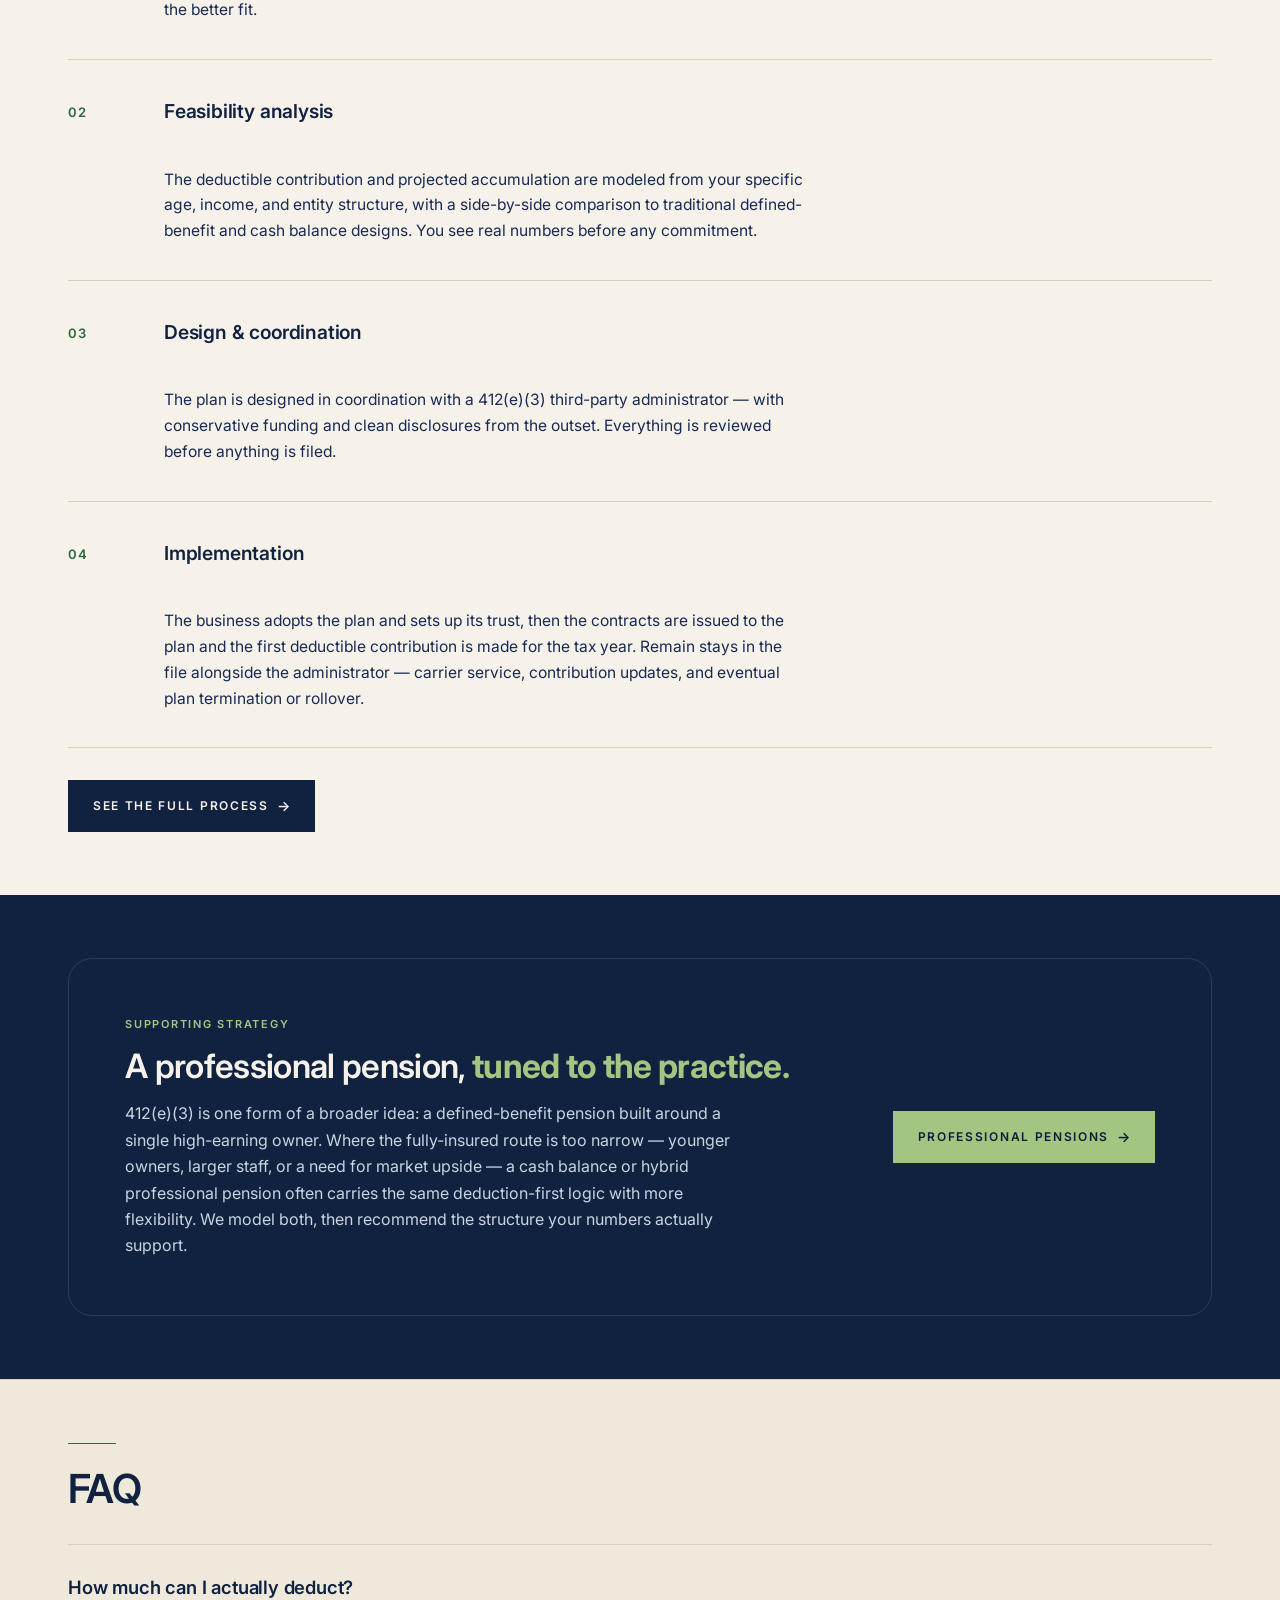
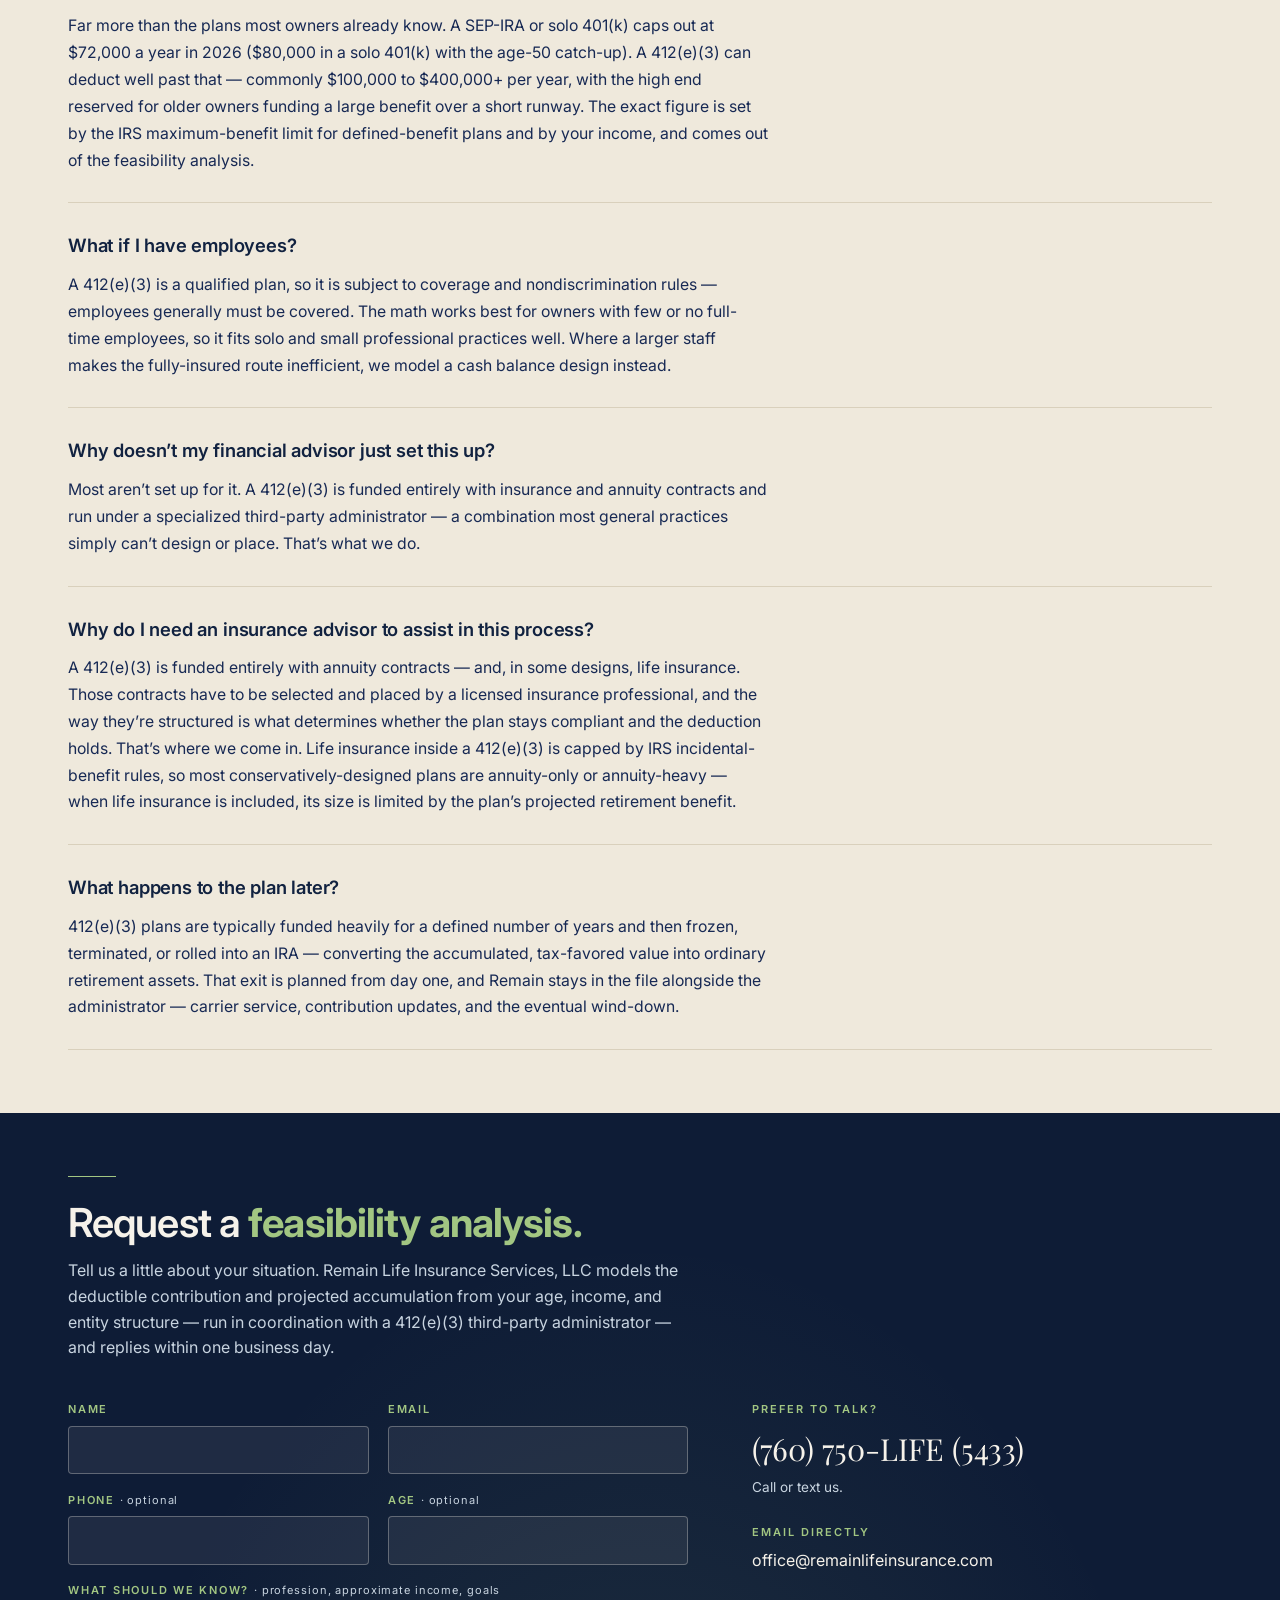
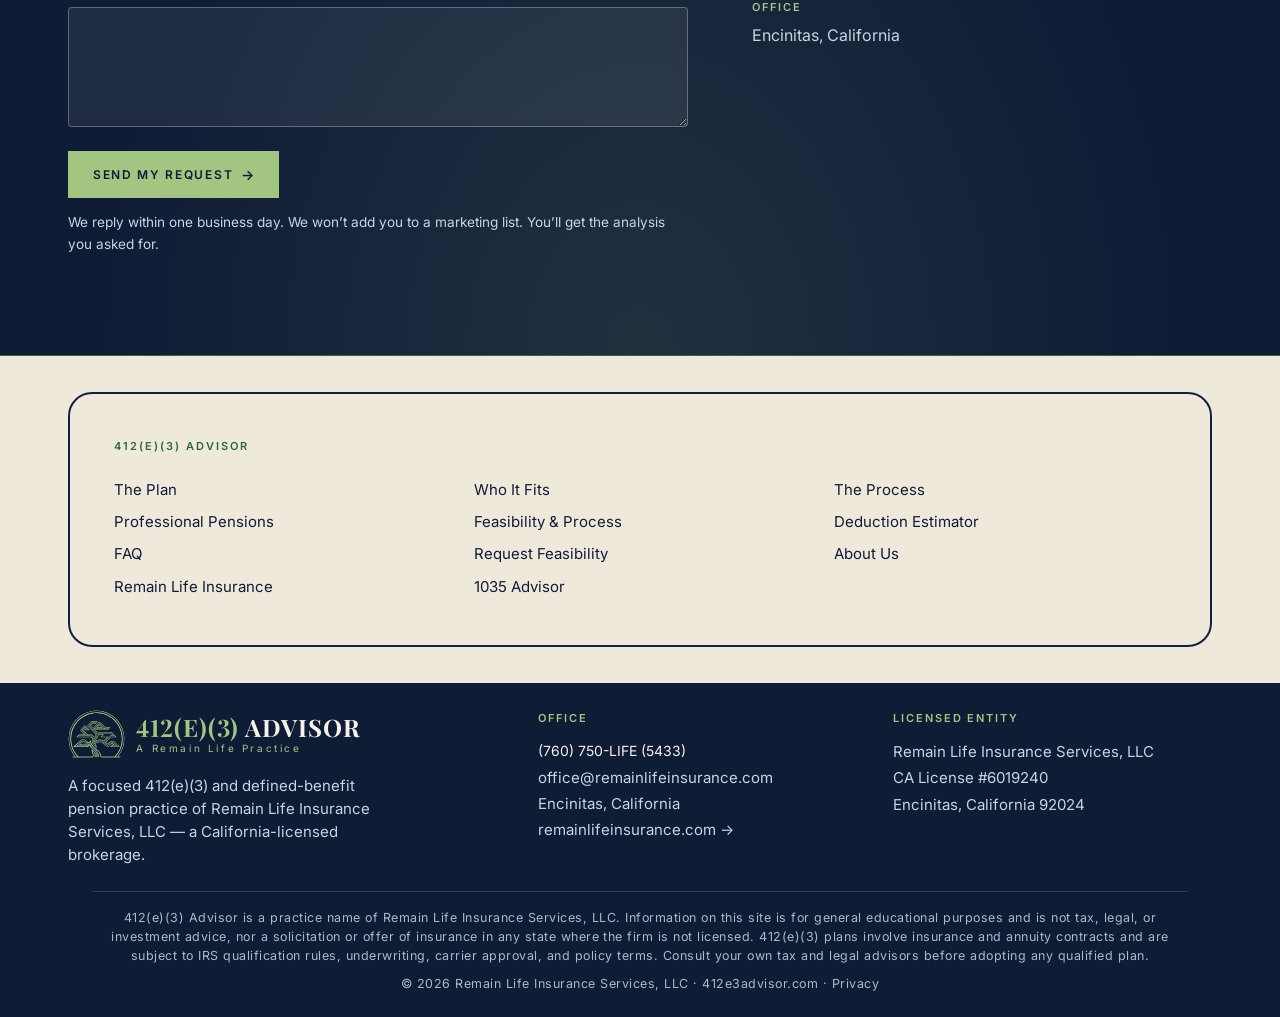
==== commit 4de9c8a5: "Add files via upload" ====
--- a/index.html
+++ b/index.html
@@ -72,7 +72,7 @@
     {
       "@type": "Question",
       "name": "What is a 412(e)(3) plan?",
-      "acceptedAnswer": { "@type": "Answer", "text": "A 412(e)(3) is an IRS-qualified defined-benefit pension plan funded entirely with guaranteed life insurance and annuity contracts. Because the benefit is contractually guaranteed by the underlying products rather than projected from market returns, the IRS permits some of the highest deductible employer contributions in the qualified-plan code." }
+      "acceptedAnswer": { "@type": "Answer", "text": "A 412(e)(3) is an IRS-qualified defined-benefit pension plan funded entirely with guaranteed life insurance and annuity contracts. Because the benefit is contractually guaranteed by the underlying products, the IRS permits some of the highest deductible employer contributions in the qualified-plan code." }
     },
     {
       "@type": "Question",
@@ -82,22 +82,22 @@
     {
       "@type": "Question",
       "name": "What if I have employees?",
-      "acceptedAnswer": { "@type": "Answer", "text": "A 412(e)(3) is a qualified plan, so it is subject to coverage and nondiscrimination rules — employees generally must be covered. The math works best for owners with few or no full-time employees, which is why it fits solo and small professional practices so well. Where a larger staff makes the fully-insured route inefficient, we model a cash balance design instead." }
+      "acceptedAnswer": { "@type": "Answer", "text": "A 412(e)(3) is a qualified plan, so it is subject to coverage and nondiscrimination rules — employees generally must be covered. The math works best for owners with few or no full-time employees, so it fits solo and small professional practices well. Where a larger staff makes the fully-insured route inefficient, we model a cash balance design instead." }
     },
     {
       "@type": "Question",
       "name": "Why doesn't my financial advisor just set this up?",
-      "acceptedAnswer": { "@type": "Answer", "text": "Most aren't set up for it. A 412(e)(3) is funded entirely with insurance and annuity contracts and run under a specialized third-party administrator — a combination most general practices simply can't design or place. That specialization is exactly what this practice exists to provide." }
+      "acceptedAnswer": { "@type": "Answer", "text": "Most aren't set up for it. A 412(e)(3) is funded entirely with insurance and annuity contracts and run under a specialized third-party administrator — a combination most general practices simply can't design or place. That's what we do." }
     },
     {
       "@type": "Question",
       "name": "Why do I need an insurance advisor to assist in this process?",
-      "acceptedAnswer": { "@type": "Answer", "text": "A 412(e)(3) is funded entirely with annuity contracts — and, in some designs, life insurance. Those contracts have to be selected and placed by a licensed insurance professional, and the way they're structured is what determines whether the plan stays compliant and the deduction holds. That contract design and placement is the part we own." }
+      "acceptedAnswer": { "@type": "Answer", "text": "A 412(e)(3) is funded entirely with annuity contracts — and, in some designs, life insurance. Those contracts have to be selected and placed by a licensed insurance professional, and the way they're structured is what determines whether the plan stays compliant and the deduction holds. That's where we come in. Life insurance inside a 412(e)(3) is capped by IRS incidental-benefit rules, so most conservatively-designed plans are annuity-only or annuity-heavy — when life insurance is included, its size is limited by the plan's projected retirement benefit." }
     },
     {
       "@type": "Question",
       "name": "What happens to the plan later?",
-      "acceptedAnswer": { "@type": "Answer", "text": "412(e)(3) plans are typically funded heavily for a defined number of years and then frozen, terminated, or rolled into an IRA — converting the accumulated, tax-favored value into ordinary retirement assets. That exit is planned from day one, and Remain stays in the file to manage contributions, annual administration, and the eventual wind-down." }
+      "acceptedAnswer": { "@type": "Answer", "text": "412(e)(3) plans are typically funded heavily for a defined number of years and then frozen, terminated, or rolled into an IRA — converting the accumulated, tax-favored value into ordinary retirement assets. That exit is planned from day one, and Remain stays in the file alongside the administrator — carrier service, contribution updates, and the eventual wind-down." }
     },
     {
       "@type": "Question",
@@ -107,7 +107,7 @@
     {
       "@type": "Question",
       "name": "Who is a 412(e)(3) plan right for?",
-      "acceptedAnswer": { "@type": "Answer", "text": "High-income solo practitioners and closely-held business owners — dentists, physicians, attorneys, specialty groups — typically in their 50s or 60s, with few or no employees, who have maxed other retirement vehicles and want the largest possible deductible contribution in a compressed runway to retirement." }
+      "acceptedAnswer": { "@type": "Answer", "text": "High-income solo practitioners, professionals, and closely-held business owners — physicians, attorneys, consultants, entrepreneurs, specialty practices — typically in their 50s or 60s, with few or no employees, who have maxed other retirement vehicles and want the largest possible deductible contribution in a short runway to retirement." }
     }
   ]
 }
@@ -153,7 +153,7 @@
     </h1>
 
     <p class="lede">
-      A 412(e)(3) plan &mdash; formerly known as a 412(i) &mdash; is an IRS-qualified defined-benefit pension plan. Your business makes tax-deductible contributions to it each year, and those contributions purchase guaranteed annuity contracts &mdash; and, in some designs, life insurance &mdash; that fund your future retirement benefit. Because that benefit is guaranteed by the contracts rather than projected from market returns, the IRS allows larger deductible contributions than most other plans &mdash; often a substantial figure for a high-income owner with a short runway to retirement. Designing and running one correctly is exactly the work we focus on.
+      A 412(e)(3) plan &mdash; formerly known as a 412(i) &mdash; is an IRS-qualified defined-benefit pension plan. Your business makes tax-deductible contributions to it each year, and those contributions purchase guaranteed annuity contracts &mdash; and, in some designs, life insurance &mdash; that fund your future retirement benefit. Because that benefit is guaranteed by the contracts, the IRS allows larger deductible contributions than most other plans &mdash; often a substantial figure for a high-income owner with a short runway to retirement. We help design and run these.
     </p>
 
     <div class="hero-actions">
@@ -174,13 +174,13 @@
   <div class="container">
     <div class="section-head reveal" style="margin-bottom:0;">
       <hr class="rule-gold" />
-      <h2 class="display">A pension built on <em>guarantees,</em> not projections.</h2>
-      <p class="sub">It&rsquo;s the rare qualified plan where the promised benefit is locked in by contract rather than projected from market returns &mdash; which is also why it can support significantly larger deductible contributions than many traditional plans.</p>
+      <h2 class="display">A pension built on <em>guarantees.</em></h2>
+      <p class="sub">It&rsquo;s the rare qualified plan where the promised benefit is locked in by contract &mdash; which is also why it can support significantly larger deductible contributions than many traditional plans.</p>
     </div>
 
     <div class="prose reveal">
       <p>Most defined-benefit plans rest on an actuary&rsquo;s assumption about future investment returns. A 412(e)(3) does not. It is funded with guaranteed annuity contracts &mdash; and, in some designs, also life insurance. There are no equities and no assumed rate of return; the promised retirement benefit is backed by the contracts themselves.</p>
-      <p>Because the benefit is guaranteed by contract, the plan can be funded on an accelerated schedule. For an owner with a compressed runway to retirement, that often means significantly larger deductible employer contributions than many traditional retirement plan options allow at the same age and income. The deduction comes from funding a qualified retirement plan &mdash; not from any special treatment of insurance premiums.</p>
+      <p>Because the benefit is guaranteed by contract, the plan can be funded on an accelerated schedule. For an owner with a short runway to retirement, that often means significantly larger deductible employer contributions than many traditional retirement plan options allow at the same age and income. The deduction comes from funding a qualified retirement plan &mdash; not from any special treatment of insurance premiums.</p>
       <p>A 412(e)(3) requires level annual contributions through retirement age, plus a third-party administrator to handle the plan document and annual filing. It is a specialized pension strategy that fits a specific kind of high-income business owner &mdash; and only when it&rsquo;s designed conservatively and funded consistently.</p>
     </div>
   </div>
@@ -196,9 +196,9 @@
         <p class="v">Versus $72K for a SEP-IRA or solo 401(k) in 2026 ($80K with the age-50 catch-up) &mdash; the exact figure is set by the IRS maximum-benefit limit and your income.</p>
       </div>
       <div class="metric">
-        <p class="figure">Level</p>
-        <p class="k">Annual funding</p>
-        <p class="v">Funded with level annual contributions through retirement age &mdash; consistent and predictable, not market-dependent.</p>
+        <p class="figure">~$50K&ndash;$200K</p>
+        <p class="k">Typical annual tax saved</p>
+        <p class="v">At top marginal brackets, roughly $0.50 back on every $1 contributed &mdash; the deduction reduces federal and state income tax at your combined marginal rate.</p>
       </div>
       <div class="metric">
         <p class="figure">100%</p>
@@ -268,7 +268,7 @@
         </ul>
         <div class="best-for">
           <span class="k">Plan</span>
-          <span class="v">High-income solo practitioners with compressed runways.</span>
+          <span class="v">High-income solo practitioners with short runways.</span>
         </div>
       </div>
 
@@ -290,7 +290,7 @@
     <ol class="scenario-list reveal">
       <li>
         <span class="num">i.</span>
-        <span>You&rsquo;re a solo practitioner &mdash; dentist, physician, attorney, or specialty group &mdash; with consistently high taxable income and few employees.</span>
+        <span>You&rsquo;re a solo practitioner, professional, or business owner &mdash; physician, attorney, consultant, or specialty practice &mdash; with consistently high taxable income and few employees.</span>
       </li>
       <li>
         <span class="num">ii.</span>
@@ -314,14 +314,14 @@
     <div class="section-head reveal" style="margin-bottom:2.5rem;">
       <hr class="rule-gold" />
       <h2 class="display">What a 412(e)(3) <em>can look like.</em></h2>
-      <p class="sub">Consider a 58-year-old dentist who owns her practice, has no full-time employees beyond herself, nets roughly $650,000 a year, and has about a seven-year runway to retirement. Because the plan&rsquo;s benefit is locked in by contract, she can fund &mdash; and deduct &mdash; far more than any defined-contribution plan would allow.</p>
+      <p class="sub">Consider a 58-year-old business owner running a solo professional practice, no full-time employees beyond himself, nets roughly $650,000 a year, and has about a seven-year runway to retirement. Because the plan&rsquo;s benefit is locked in by contract, he can fund &mdash; and deduct &mdash; far more than any defined-contribution plan would allow.</p>
     </div>
 
     <div class="metrics-grid reveal">
       <div class="metric">
         <p class="figure">~$340K</p>
         <p class="k">Annual deductible contribution</p>
-        <p class="v">More than four times the $80,000 she could put into a solo 401(k) with the age-50 catch-up. It reflects the IRS&rsquo;s reduced benefit limit for a runway under ten years.</p>
+        <p class="v">More than four times the $80,000 he could put into a solo 401(k) with the age-50 catch-up. It reflects the IRS&rsquo;s reduced benefit limit for a runway under ten years.</p>
       </div>
       <div class="metric">
         <p class="figure">~$150K</p>
@@ -331,11 +331,14 @@
       <div class="metric">
         <p class="figure">7 yrs</p>
         <p class="k">Funding runway</p>
-        <p class="v">Level annual contributions through her planned retirement age, building a substantial guaranteed benefit.</p>
+        <p class="v">Level annual contributions through his planned retirement age, building a substantial guaranteed benefit.</p>
       </div>
     </div>
 
     <p class="closing reveal" style="margin-top:2.5rem;">
+      When the plan is designed with life insurance inside it, that death benefit passes tax-free to the family if the participant dies during accumulation &mdash; protection alongside the retirement funding.
+    </p>
+    <p class="closing reveal" style="margin-top:1rem;">
       Illustrative only. The exact deductible contribution is set by the IRS maximum-benefit limit for defined-benefit plans and your income &mdash; a feasibility analysis produces your actual numbers.
     </p>
     <div class="actions reveal" style="margin-top:1.75rem;">
@@ -368,7 +371,7 @@
       </li>
       <li>
         <h3>Implementation</h3>
-        <p>The business adopts the plan and sets up its trust, then the contracts are issued to the plan and the first deductible contribution is made for the tax year. Remain stays in the file for annual administration, contribution updates, and eventual plan termination or rollover.</p>
+        <p>The business adopts the plan and sets up its trust, then the contracts are issued to the plan and the first deductible contribution is made for the tax year. Remain stays in the file alongside the administrator &mdash; carrier service, contribution updates, and eventual plan termination or rollover.</p>
       </li>
     </ol>
 
@@ -388,7 +391,7 @@
       <div>
         <p class="path-label">Supporting strategy</p>
         <h2>A professional pension, <em>tuned to the practice.</em></h2>
-        <p>412(e)(3) is one flavor of a broader idea: a defined-benefit pension built around a single high-earning owner. Where the fully-insured route is too narrow &mdash; younger owners, larger staff, or a need for market upside &mdash; a cash balance or hybrid professional pension often carries the same deduction-first logic with more flexibility. We model both, then recommend the structure your numbers actually support.</p>
+        <p>412(e)(3) is one form of a broader idea: a defined-benefit pension built around a single high-earning owner. Where the fully-insured route is too narrow &mdash; younger owners, larger staff, or a need for market upside &mdash; a cash balance or hybrid professional pension often carries the same deduction-first logic with more flexibility. We model both, then recommend the structure your numbers actually support.</p>
       </div>
       <div>
         <a href="/professional-pension" class="btn">
@@ -415,19 +418,19 @@
       </div>
       <div class="faq-item">
         <h3>What if I have employees?</h3>
-        <p>A 412(e)(3) is a qualified plan, so it is subject to coverage and nondiscrimination rules &mdash; employees generally must be covered. The math works best for owners with few or no full-time employees, which is why it fits solo and small professional practices so well. Where a larger staff makes the fully-insured route inefficient, we model a cash balance design instead.</p>
+        <p>A 412(e)(3) is a qualified plan, so it is subject to coverage and nondiscrimination rules &mdash; employees generally must be covered. The math works best for owners with few or no full-time employees, so it fits solo and small professional practices well. Where a larger staff makes the fully-insured route inefficient, we model a cash balance design instead.</p>
       </div>
       <div class="faq-item">
         <h3>Why doesn&rsquo;t my financial advisor just set this up?</h3>
-        <p>Most aren&rsquo;t set up for it. A 412(e)(3) is funded entirely with insurance and annuity contracts and run under a specialized third-party administrator &mdash; a combination most general practices simply can&rsquo;t design or place. That specialization is exactly what this practice exists to provide.</p>
+        <p>Most aren&rsquo;t set up for it. A 412(e)(3) is funded entirely with insurance and annuity contracts and run under a specialized third-party administrator &mdash; a combination most general practices simply can&rsquo;t design or place. That&rsquo;s what we do.</p>
       </div>
       <div class="faq-item">
         <h3>Why do I need an insurance advisor to assist in this process?</h3>
-        <p>A 412(e)(3) is funded entirely with annuity contracts &mdash; and, in some designs, life insurance. Those contracts have to be selected and placed by a licensed insurance professional, and the way they&rsquo;re structured is what determines whether the plan stays compliant and the deduction holds. That contract design and placement is the part we own.</p>
+        <p>A 412(e)(3) is funded entirely with annuity contracts &mdash; and, in some designs, life insurance. Those contracts have to be selected and placed by a licensed insurance professional, and the way they&rsquo;re structured is what determines whether the plan stays compliant and the deduction holds. That&rsquo;s where we come in. Life insurance inside a 412(e)(3) is capped by IRS incidental-benefit rules, so most conservatively-designed plans are annuity-only or annuity-heavy &mdash; when life insurance is included, its size is limited by the plan&rsquo;s projected retirement benefit.</p>
       </div>
       <div class="faq-item">
         <h3>What happens to the plan later?</h3>
-        <p>412(e)(3) plans are typically funded heavily for a defined number of years and then frozen, terminated, or rolled into an IRA &mdash; converting the accumulated, tax-favored value into ordinary retirement assets. That exit is planned from day one, and Remain stays in the file to manage contributions, annual administration, and the eventual wind-down.</p>
+        <p>412(e)(3) plans are typically funded heavily for a defined number of years and then frozen, terminated, or rolled into an IRA &mdash; converting the accumulated, tax-favored value into ordinary retirement assets. That exit is planned from day one, and Remain stays in the file alongside the administrator &mdash; carrier service, contribution updates, and the eventual wind-down.</p>
       </div>
     </div>
   </div>
@@ -461,14 +464,14 @@
         <label>What should we know? <span class="opt">&middot; profession, approximate income, goals</span>
           <textarea name="message" rows="4"></textarea></label>
         <button type="submit" class="btn"><span>Send my request</span> <span class="arrow">&rarr;</span></button>
-        <p class="lf-note">We reply within one business day. No newsletter, no drip campaign &mdash; just the analysis.</p>
+        <p class="lf-note">We reply within one business day. We won&rsquo;t add you to a marketing list. You&rsquo;ll get the analysis you asked for.</p>
         <p class="lf-status" role="status" aria-live="polite"></p>
       </form>
 
       <aside class="contact-direct">
         <h3>Prefer to talk?</h3>
         <p class="cd-num"><a href="tel:+17607505433">(760) 750-LIFE (5433)</a></p>
-        <p class="cd-sub">Call or text &mdash; you&rsquo;ll reach an advisor, not a call center.</p>
+        <p class="cd-sub">Call or text us.</p>
         <h3>Email directly</h3>
         <p><a href="mailto:office@remainlifeinsurance.com">office@remainlifeinsurance.com</a></p>
         <h3>Office</h3>
